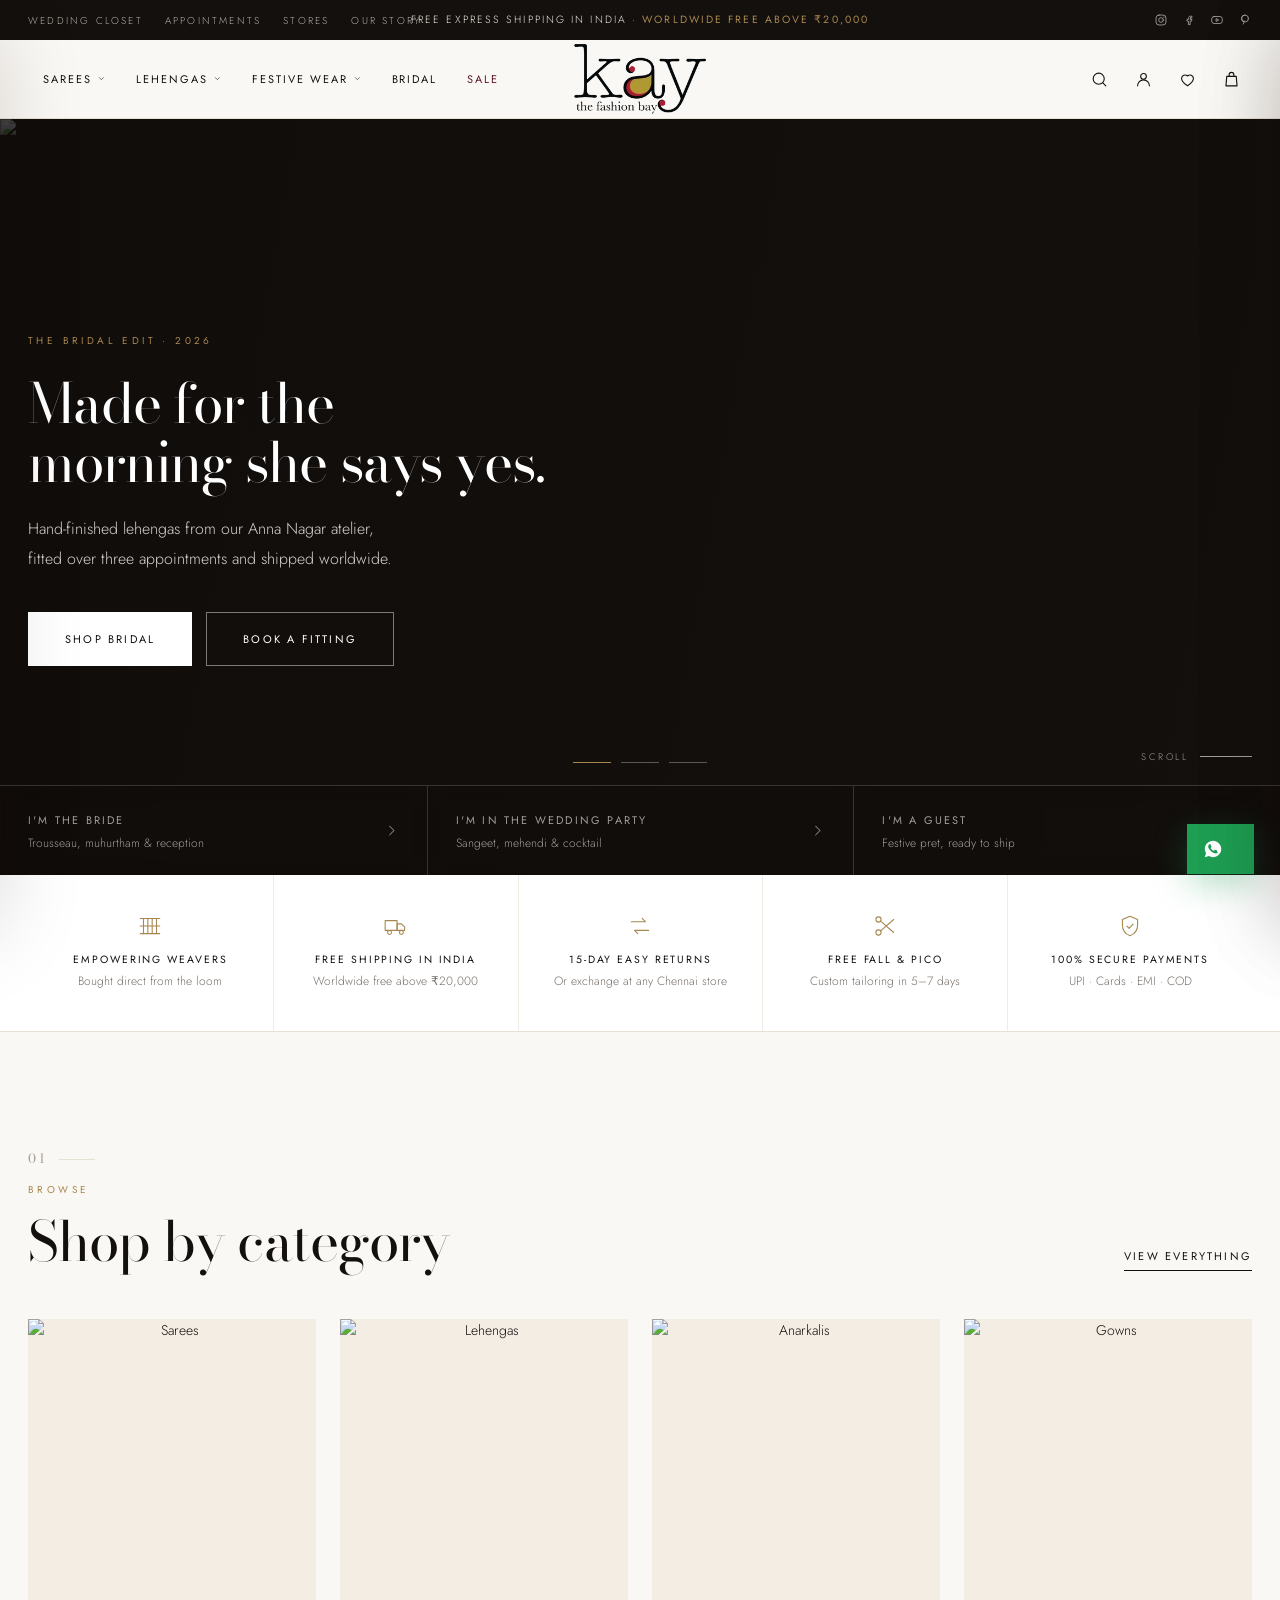
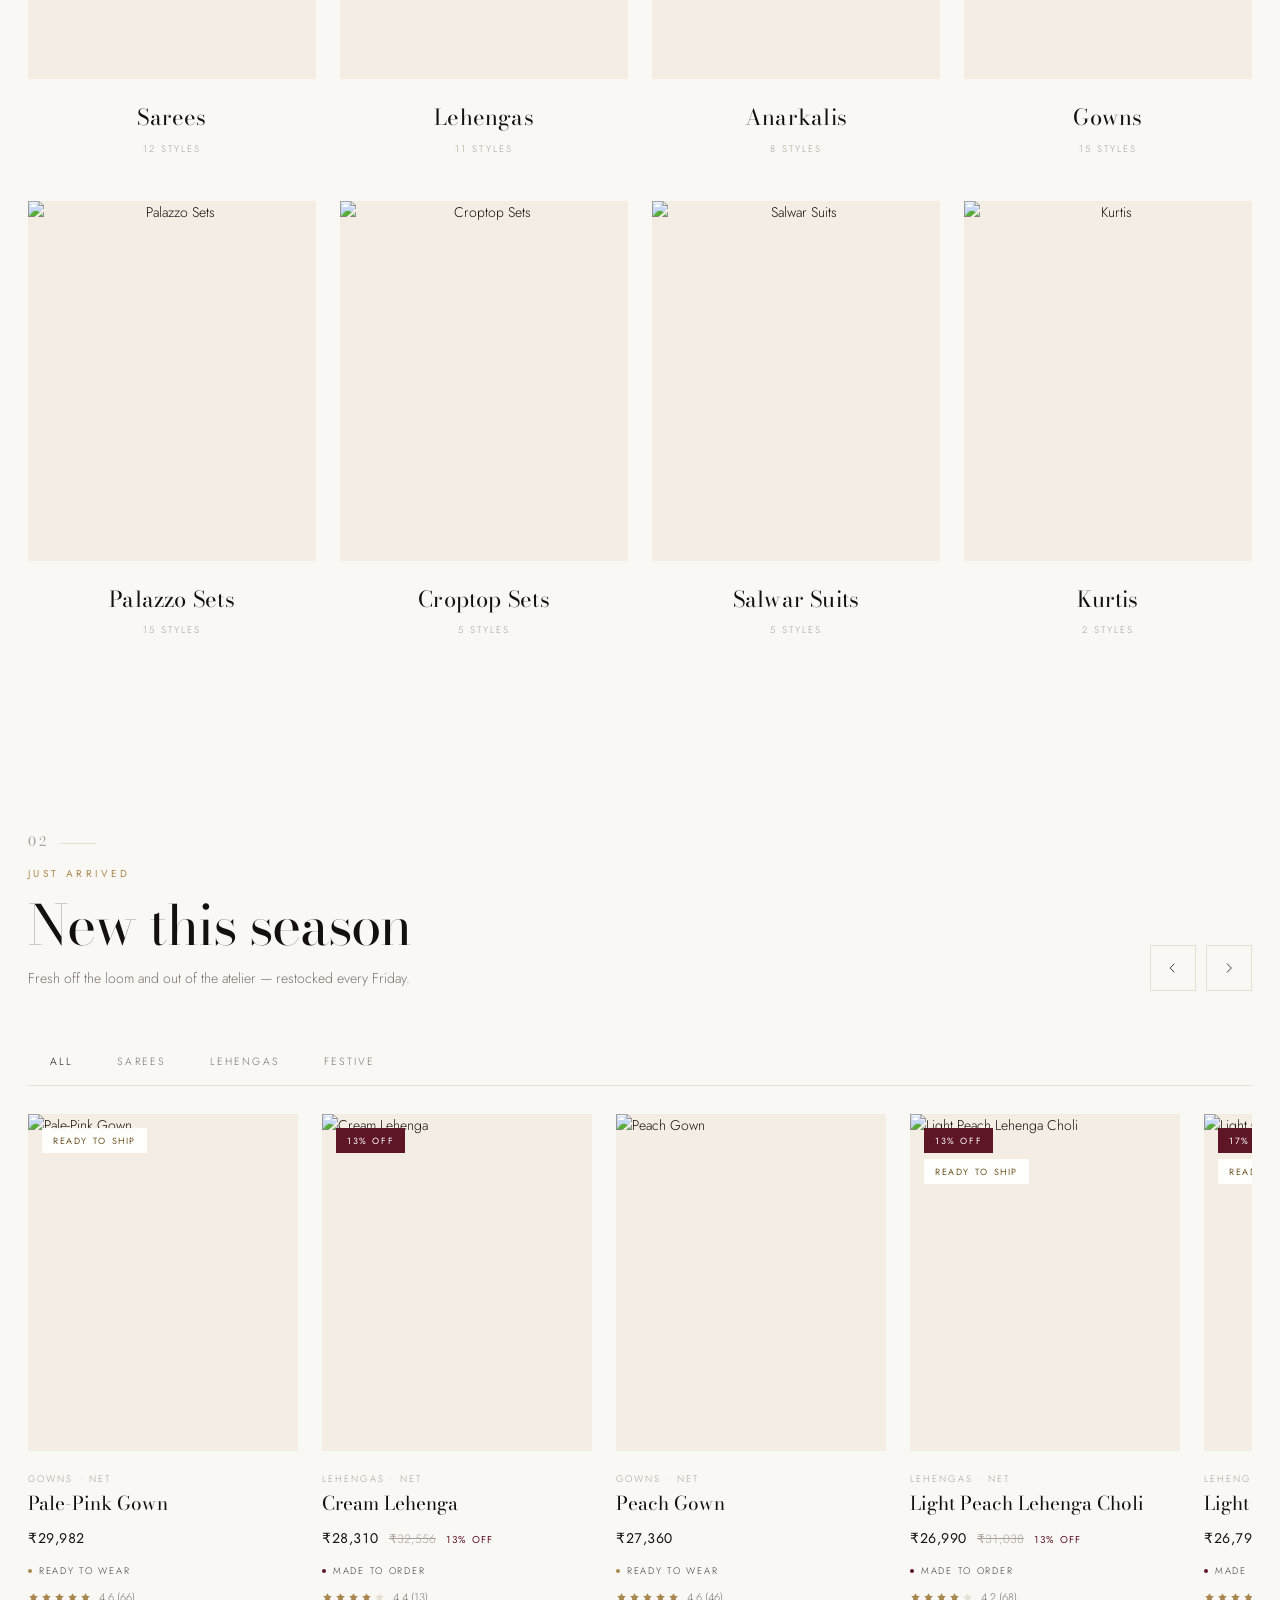
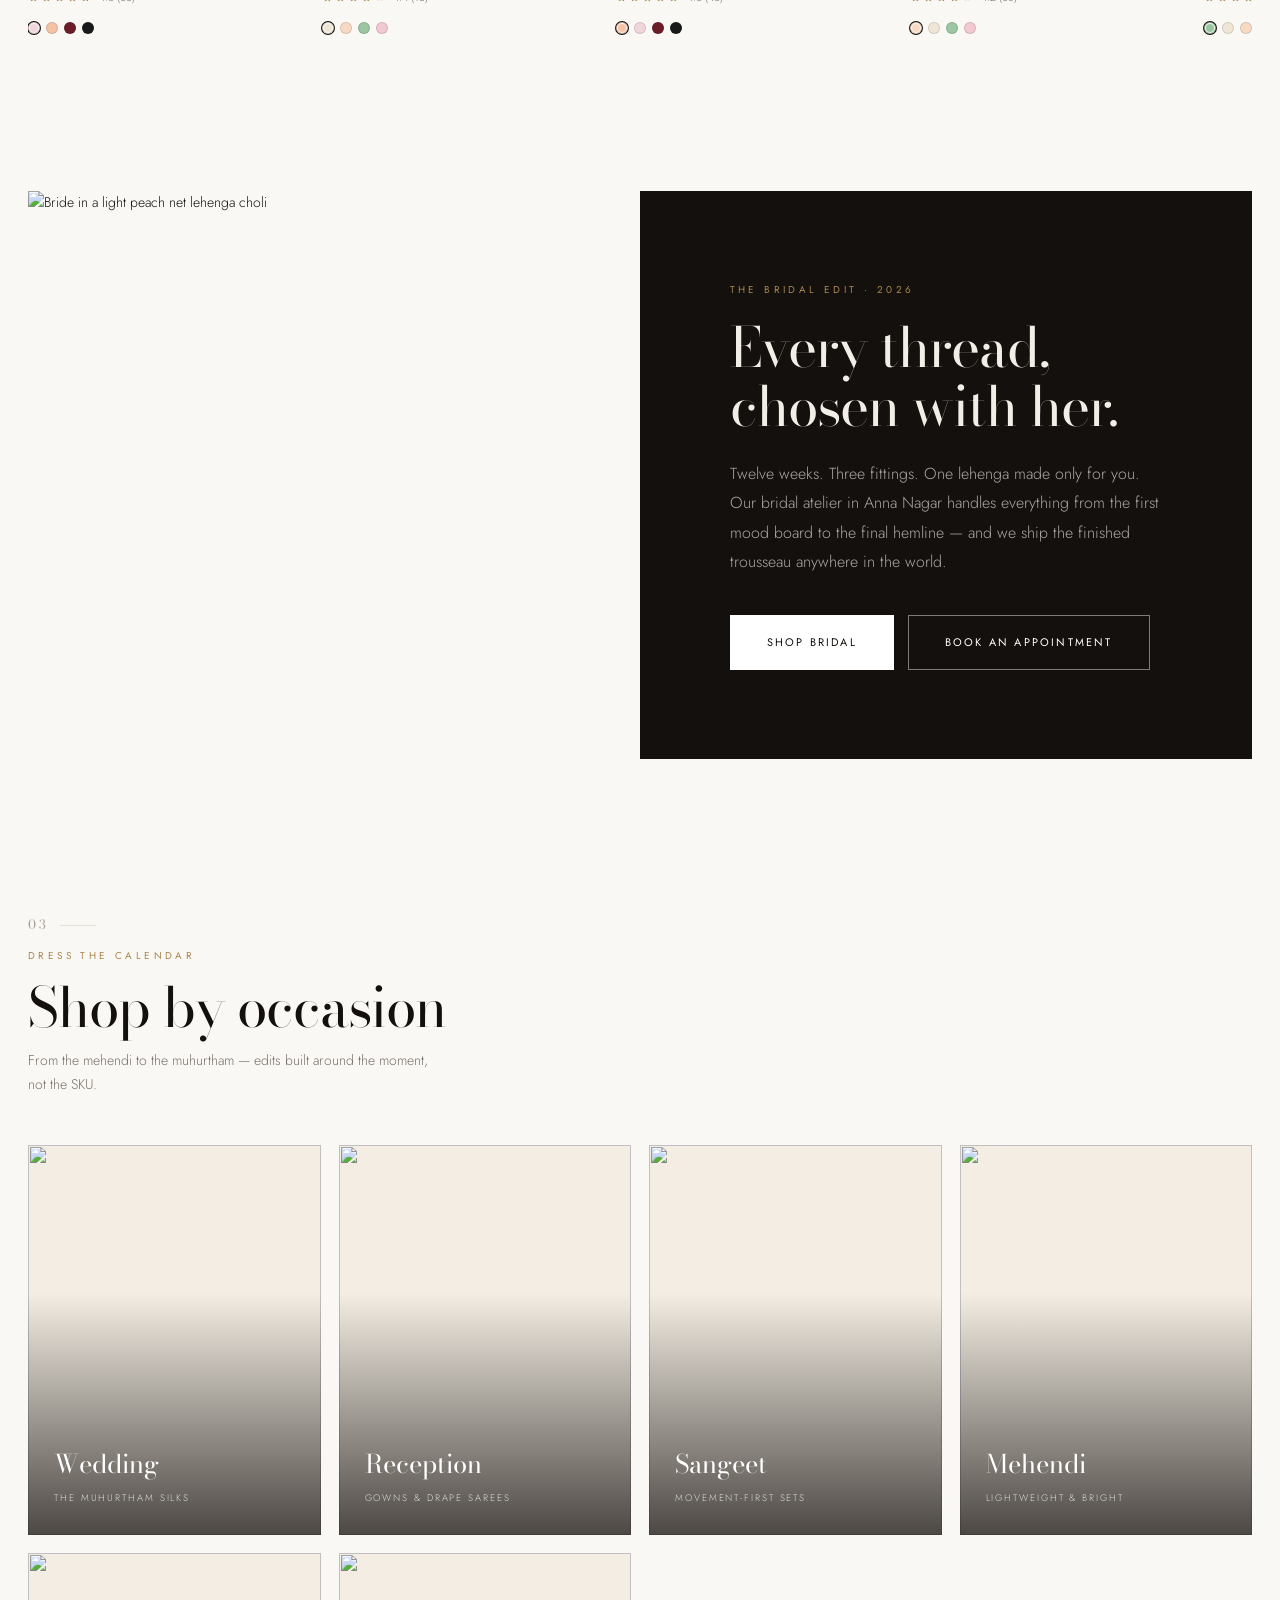
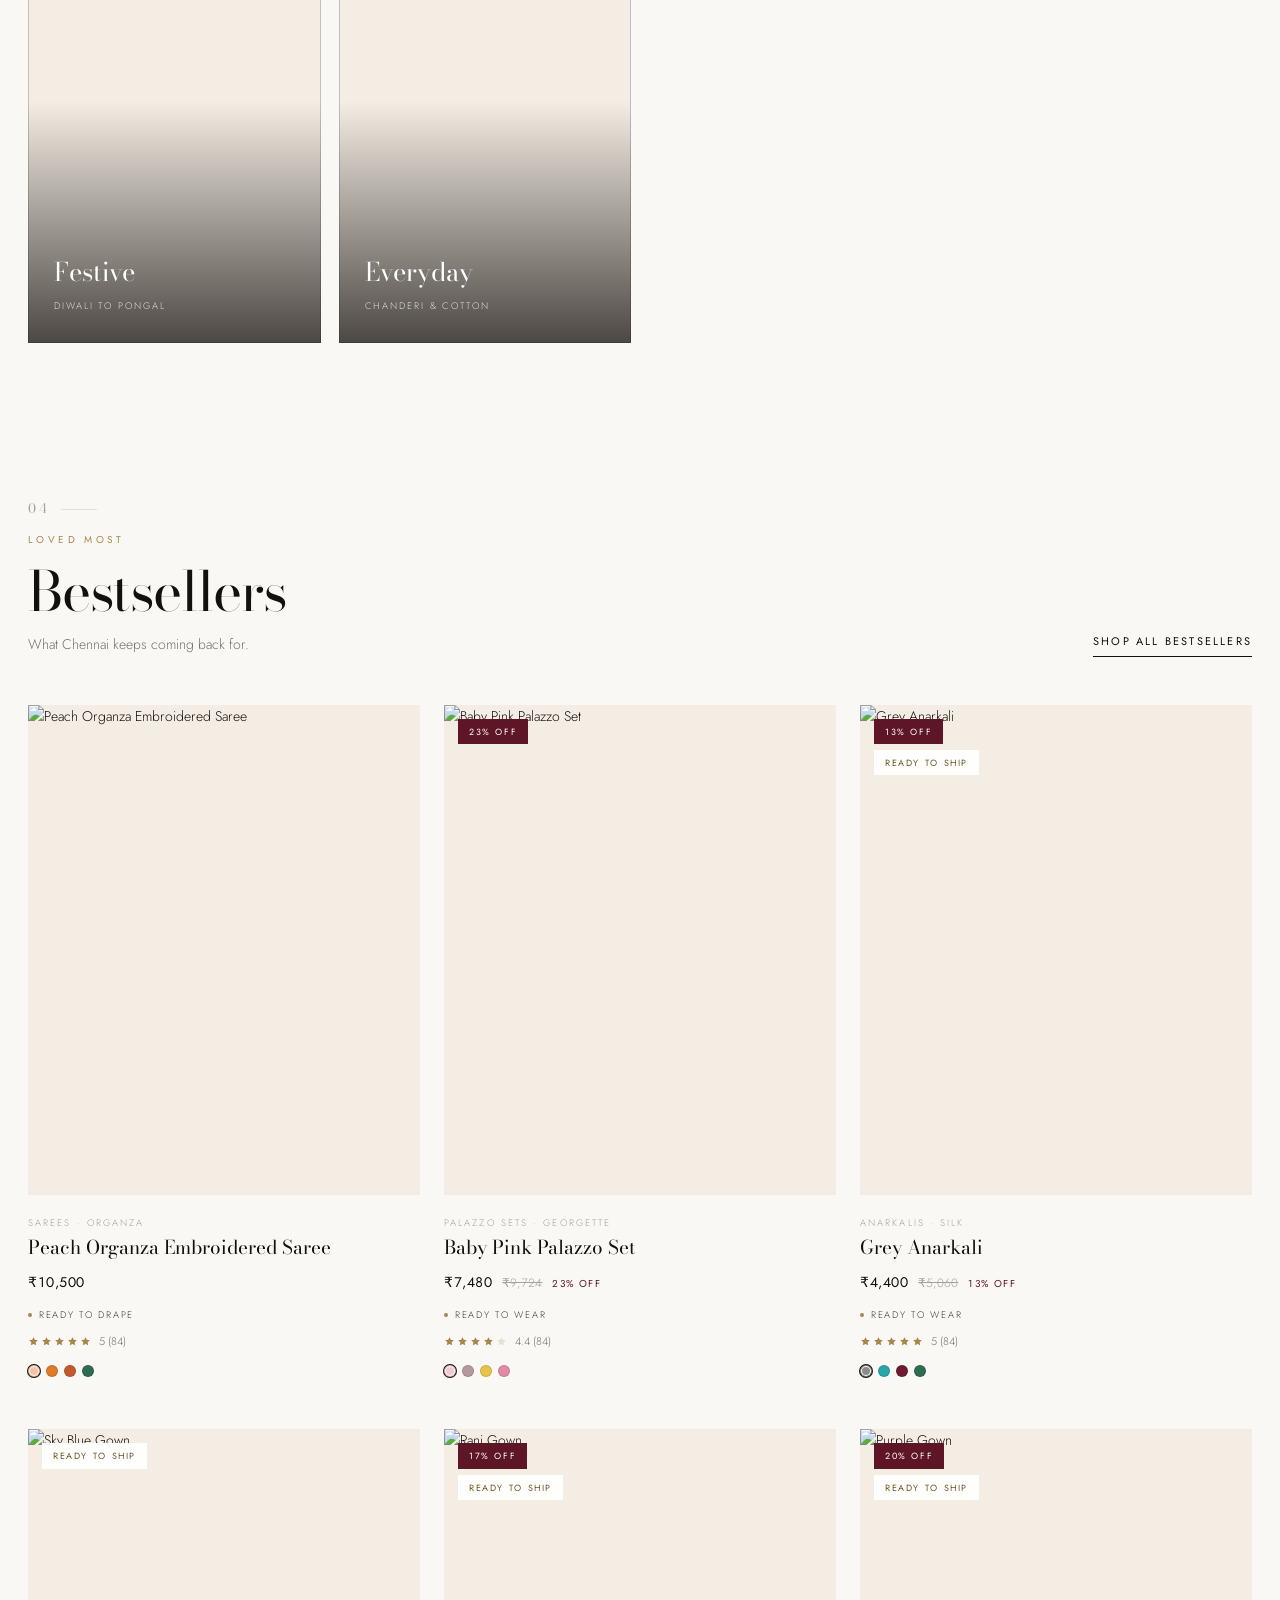
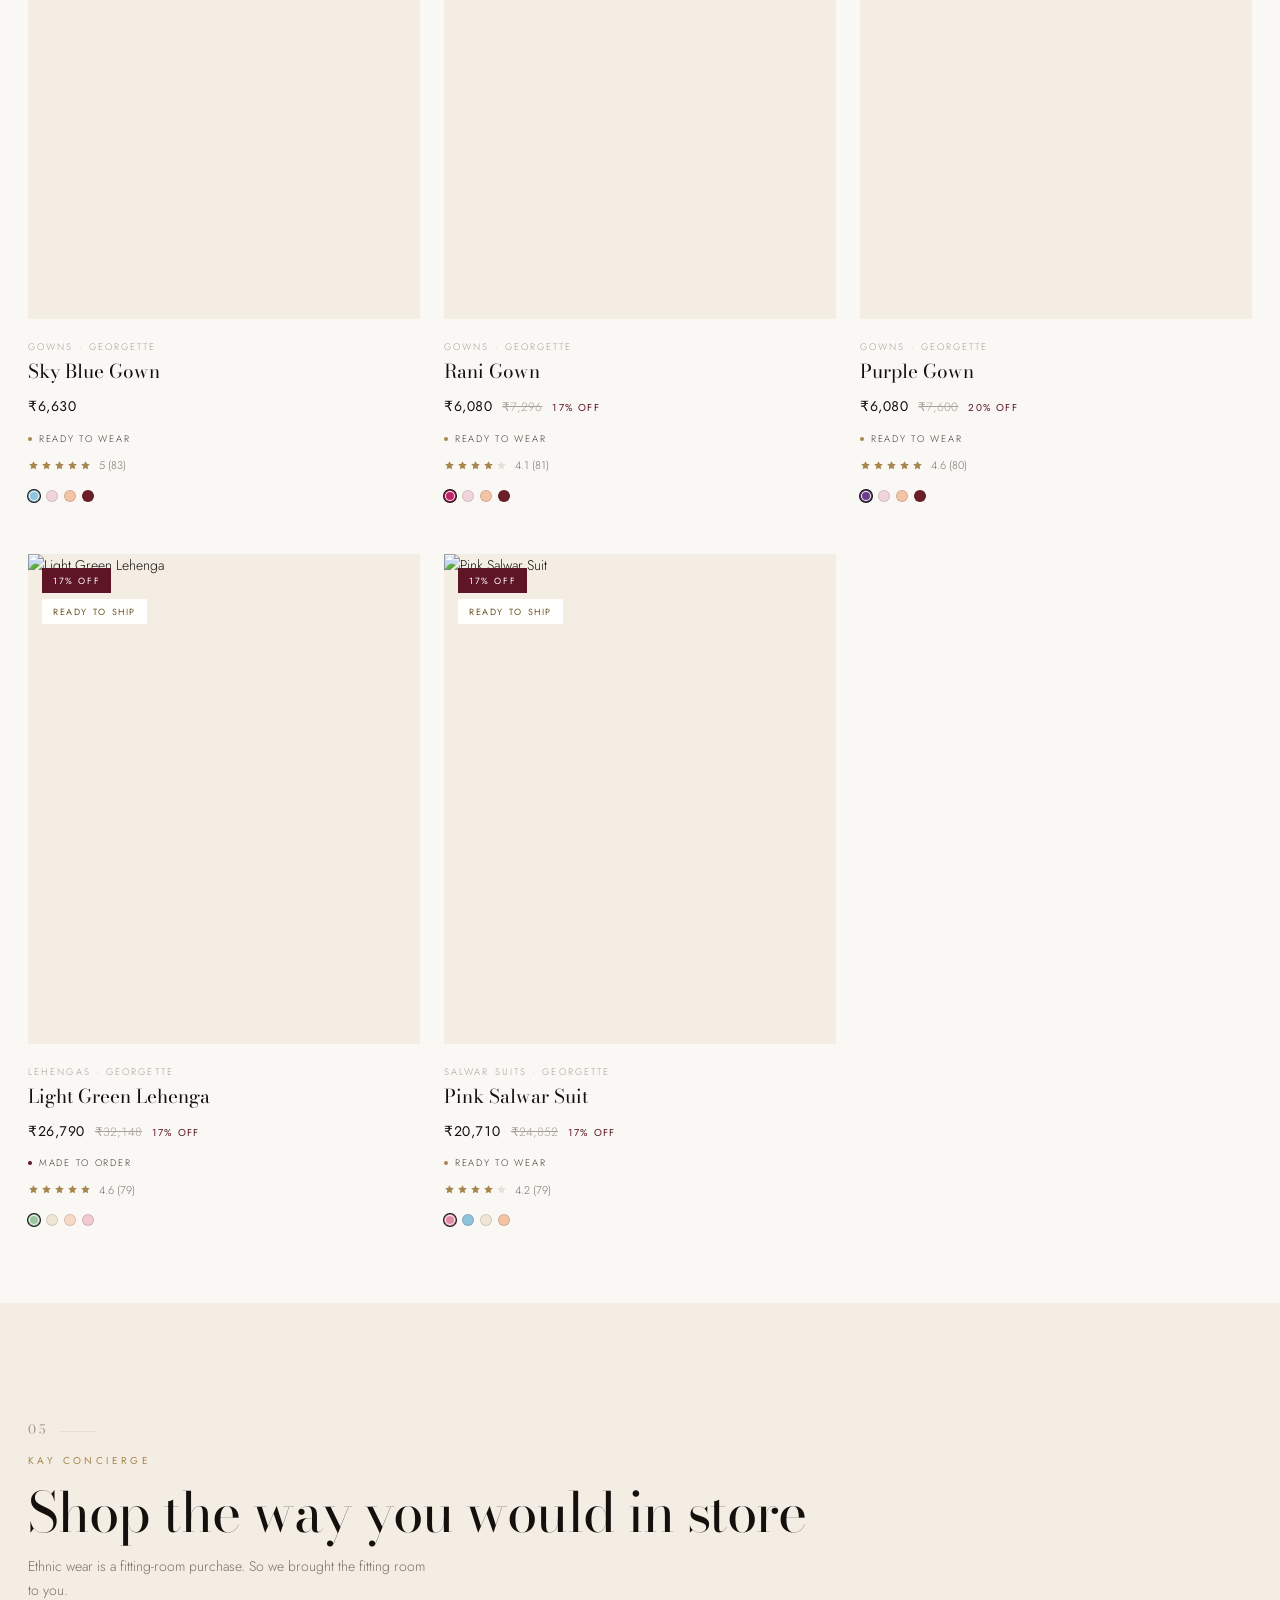
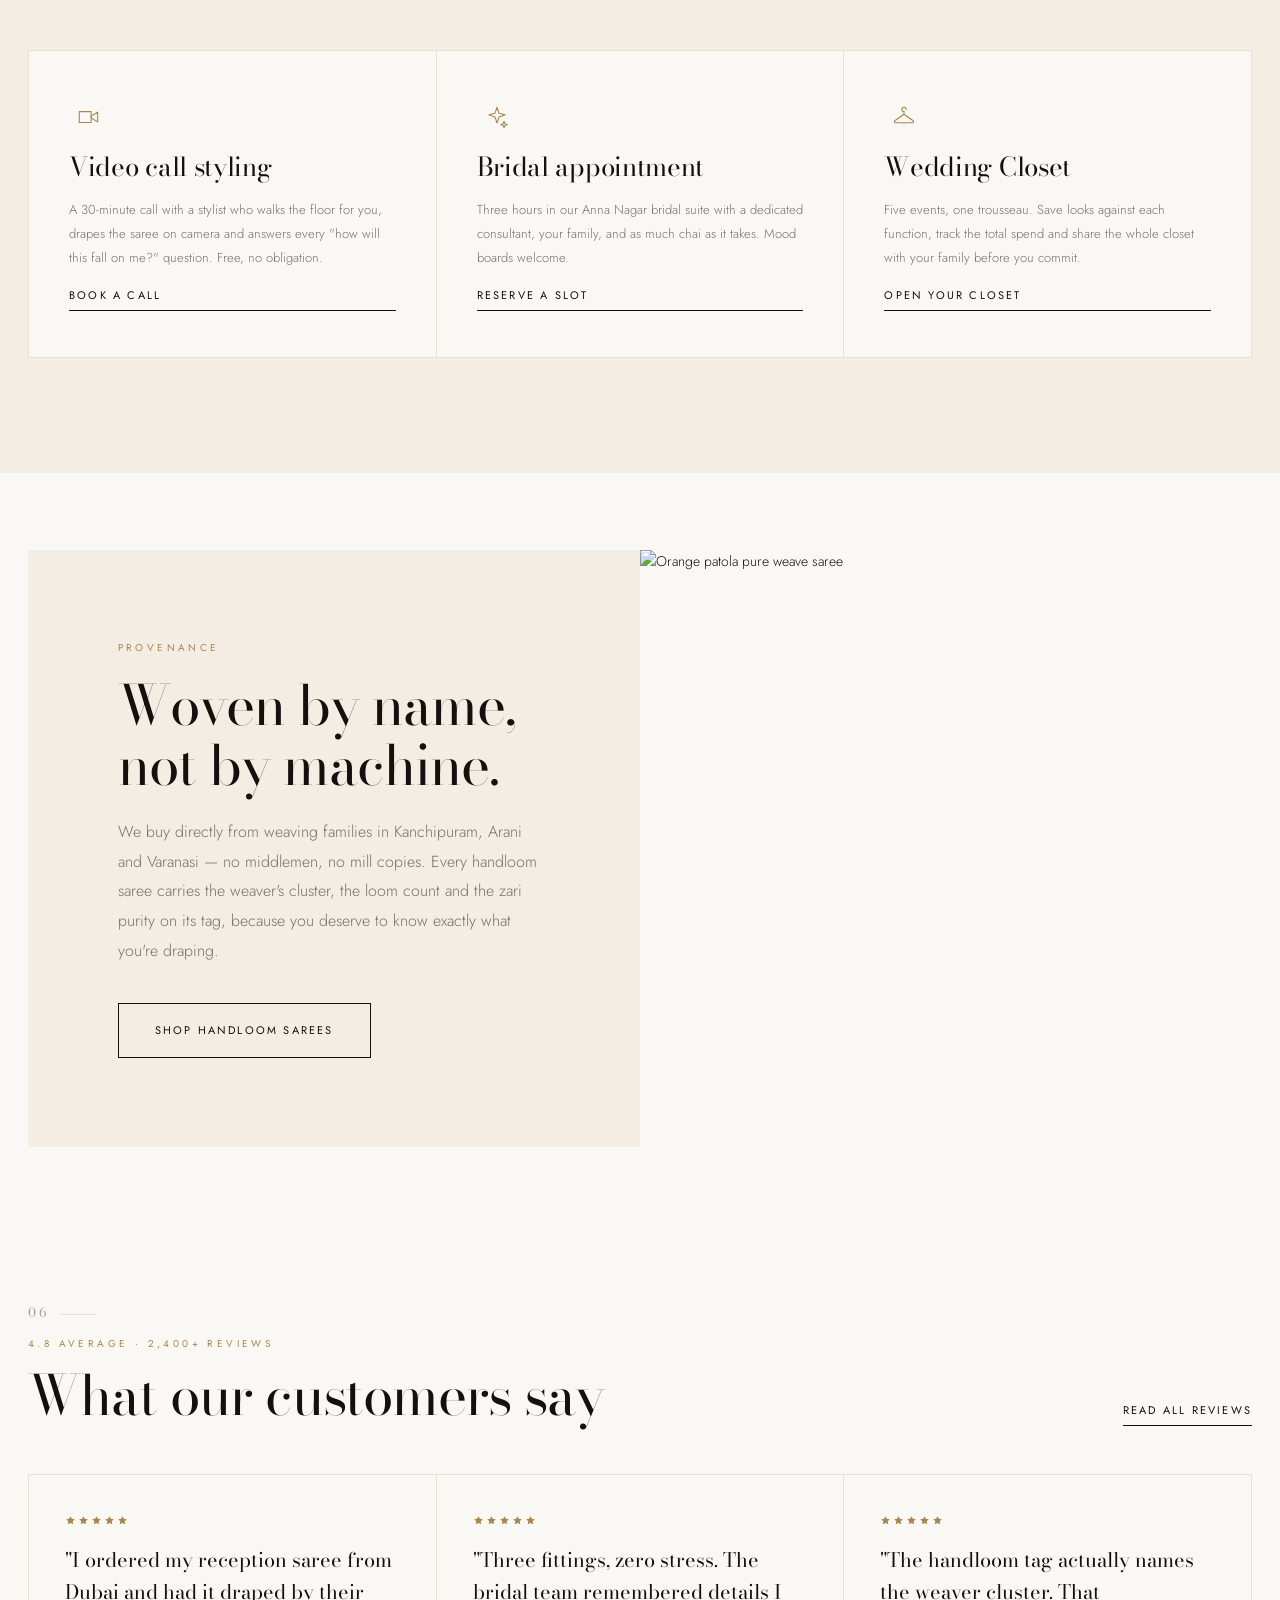
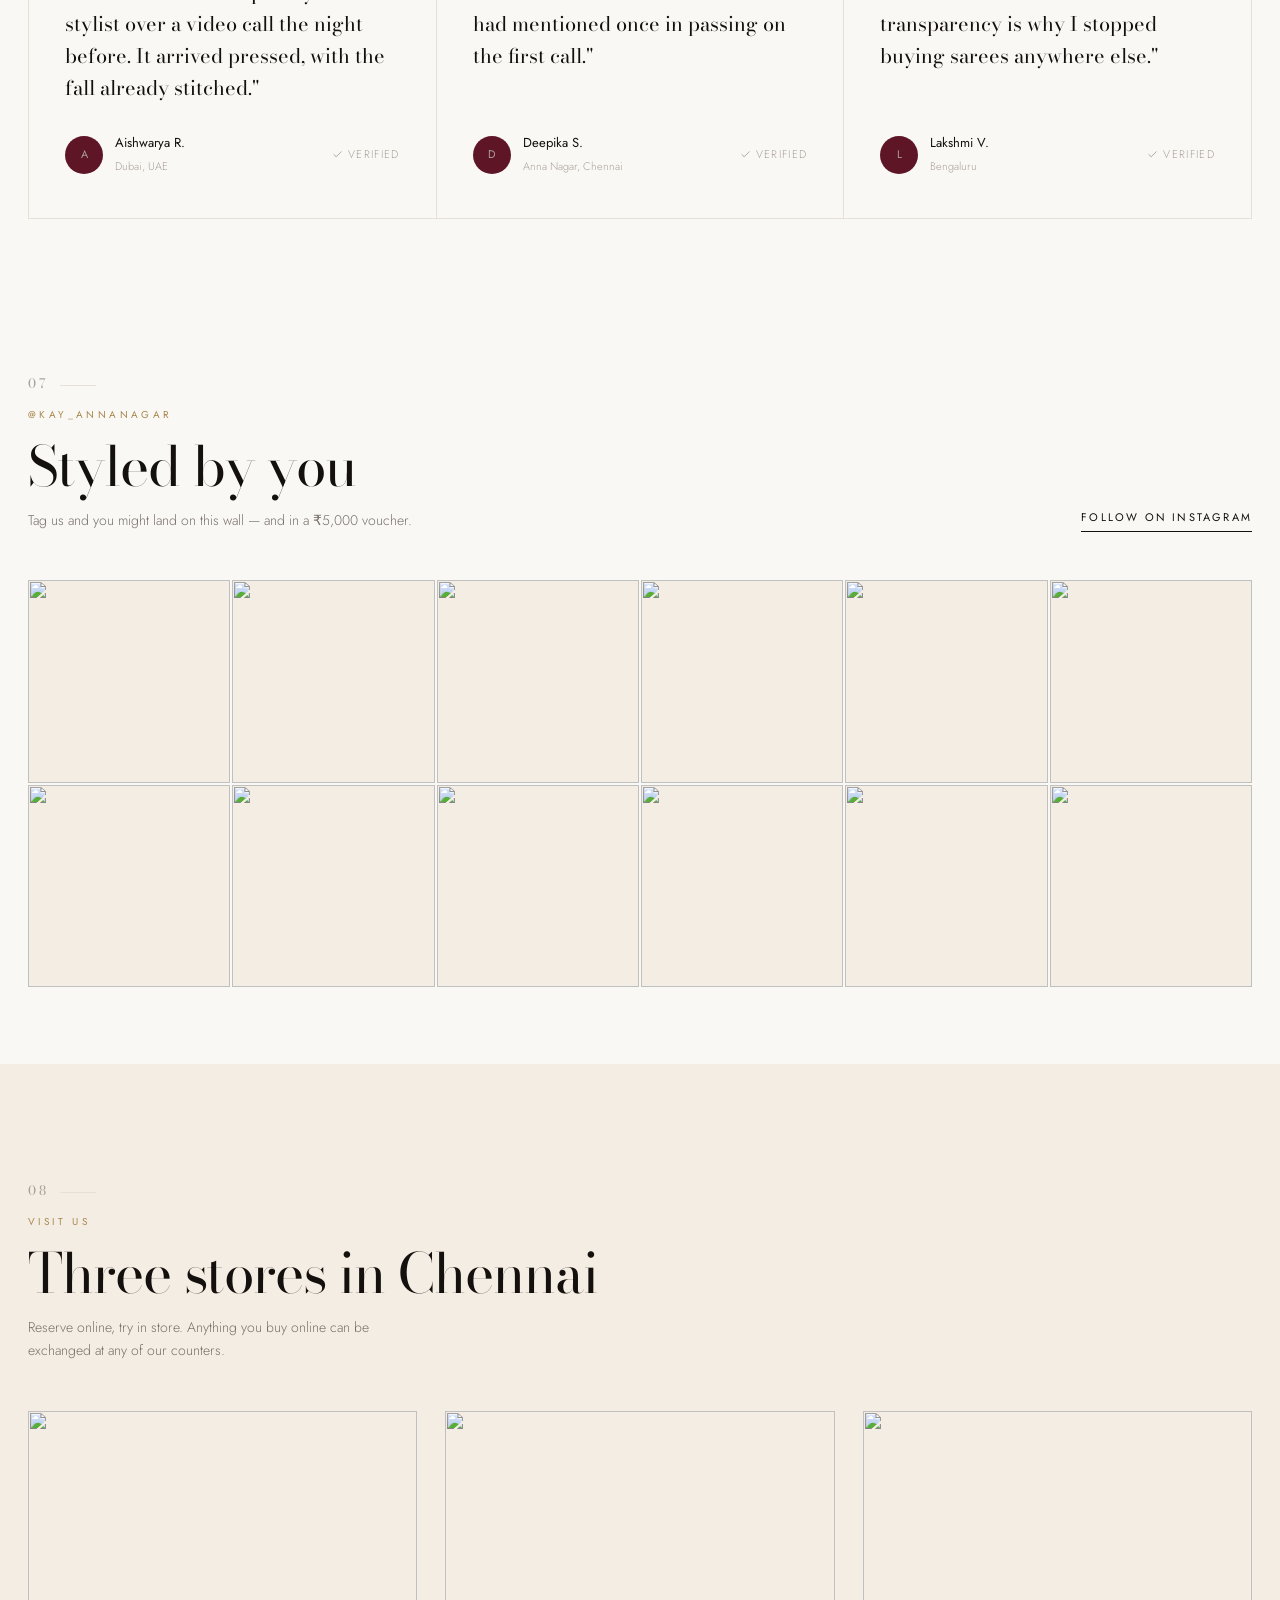
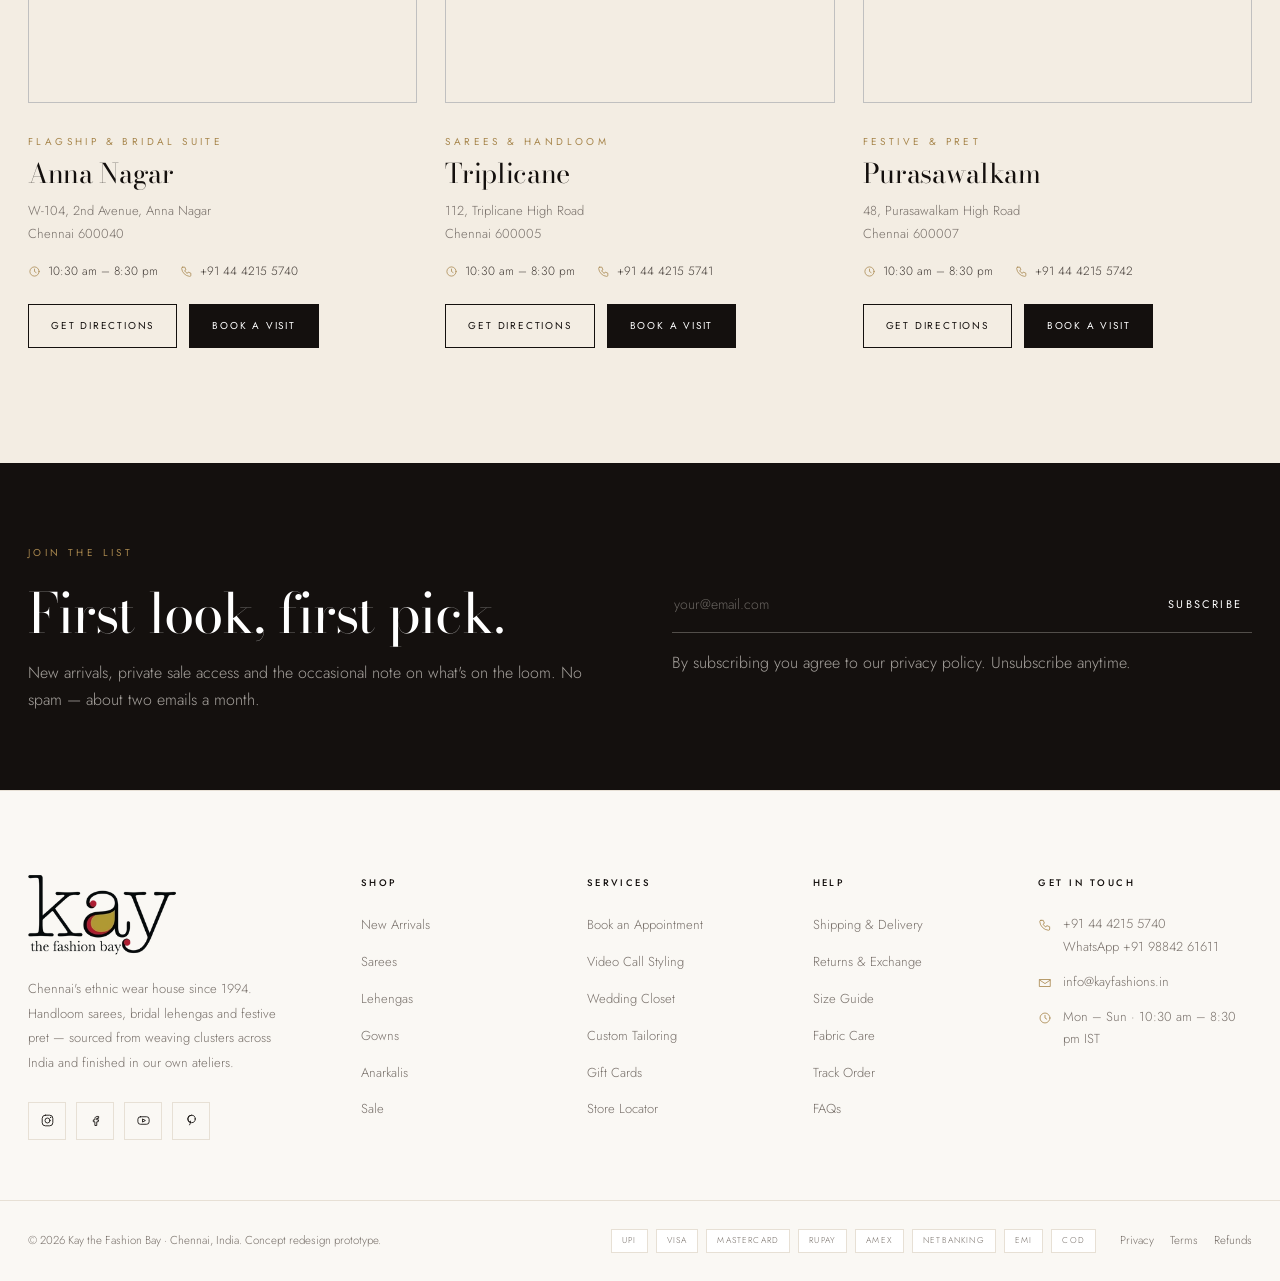
==== index.html @ fabfc984 "Add Kay redesign prototype: 5 pages, design system, 207 tests A working modern-ecommerce prototype f" ====
<!doctype html>
<html lang="en-IN">
<head>
<meta charset="utf-8">
<meta name="viewport" content="width=device-width, initial-scale=1">
<title>Kay the Fashion Bay — Handloom Sarees, Bridal Lehengas &amp; Festive Wear | Chennai</title>
<meta name="description" content="Chennai's ethnic wear house since 1994. Shop handloom Kanchipuram sarees, bridal lehengas, anarkalis and festive pret. Free shipping across India, worldwide above ₹20,000. Book a free video styling call.">
<link rel="canonical" href="https://kayfashions.in/">
<meta property="og:type" content="website">
<meta property="og:title" content="Kay the Fashion Bay — Handloom Sarees, Bridal Lehengas & Festive Wear">
<meta property="og:description" content="Chennai's ethnic wear house since 1994. Handloom sarees, bridal lehengas and festive pret, shipped worldwide.">
<meta property="og:image" content="https://cdn.shopify.com/s/files/1/0809/2177/files/I99A9575_1.jpg?v=1683012750&width=1200">
<meta name="twitter:card" content="summary_large_image">
<meta name="theme-color" content="#1B1614">

<link rel="preconnect" href="https://cdn.shopify.com" crossorigin>
<link rel="preconnect" href="https://fonts.gstatic.com" crossorigin>
<link rel="stylesheet" href="https://fonts.googleapis.com/css2?family=Bodoni+Moda:opsz,wght@6..96,400..700&family=Jost:wght@300;400;500;600&display=swap">
<link rel="stylesheet" href="assets/css/style.css">

<script type="application/ld+json">
{"@context":"https://schema.org","@type":"ClothingStore","name":"Kay the Fashion Bay","image":"https://cdn.shopify.com/s/files/1/0809/2177/files/kaylogo.png","url":"https://kayfashions.in/","telephone":"+91-44-4215-5740","email":"info@kayfashions.in","priceRange":"₹₹₹","address":[{"@type":"PostalAddress","streetAddress":"2nd Avenue, Anna Nagar","addressLocality":"Chennai","addressRegion":"Tamil Nadu","postalCode":"600040","addressCountry":"IN"},{"@type":"PostalAddress","streetAddress":"Triplicane High Road","addressLocality":"Chennai","addressRegion":"Tamil Nadu","postalCode":"600005","addressCountry":"IN"},{"@type":"PostalAddress","streetAddress":"Purasawalkam High Road","addressLocality":"Chennai","addressRegion":"Tamil Nadu","postalCode":"600007","addressCountry":"IN"}],"openingHours":"Mo-Su 10:30-20:30","sameAs":["https://instagram.com/kay_annanagar","https://facebook.com/kayfashions"]}
</script>
</head>
<body>
<a class="skip" href="#main">Skip to content</a>
<div id="site-header"></div>

<main id="main">

  <!-- ════════ HERO ════════ -->
  <section class="hero" aria-label="Featured collections">
    <div class="hero-slides" id="heroSlides">
      <div class="hero-slide on">
        <img src="https://cdn.shopify.com/s/files/1/0809/2177/files/I99A9575_1.jpg?v=1683012750&width=1800" alt="Model wearing a cream net bridal lehenga" fetchpriority="high" width="1800" height="2250">
      </div>
      <div class="hero-slide">
        <img src="https://cdn.shopify.com/s/files/1/0809/2177/products/UntitledSession2115.jpg?v=1620043682&width=1800" alt="Peach organza embroidered saree" loading="lazy">
      </div>
      <div class="hero-slide">
        <img src="https://cdn.shopify.com/s/files/1/0809/2177/files/KSY574810-RS.11370_2_1.jpg?v=1683012402&width=1800" alt="Firozi georgette anarkali" loading="lazy">
      </div>
    </div>

    <div class="hero-body"><div class="wrap"><div class="hero-copy" id="heroCopy"></div></div></div>

    <div class="hero-dots" id="heroDots" role="tablist" aria-label="Slides"></div>
    <span class="hero-scroll">Scroll</span>

    <!-- Role-based entry: in wedding wear, who you are in the wedding decides
         budget and formality far more than which category you browse. -->
    <div class="roles" id="roles"></div>
  </section>

  <!-- ════════ USP ════════ -->
  <section class="usp">
    <div class="wrap"><div class="usp-grid" id="uspGrid"></div></div>
  </section>

  <!-- ════════ SHOP BY CATEGORY ════════ -->
  <section class="section">
    <div class="wrap">
      <div class="section-head rv">
        <div><span class="sec-no">01</span><span class="eyebrow">Browse</span><h2 class="d2">Shop by category</h2></div>
        <a class="link-u" href="collection.html">View everything</a>
      </div>
      <div class="cats rv" id="cats"></div>
    </div>
  </section>

  <!-- ════════ NEW IN (tabbed rail) ════════ -->
  <section class="section-tight">
    <div class="wrap">
      <div class="section-head rv">
        <div><span class="sec-no">02</span><span class="eyebrow">Just arrived</span><h2 class="d2">New this season</h2>
          <p>Fresh off the loom and out of the atelier — restocked every Friday.</p></div>
        <div class="rail-nav">
          <button class="rail-btn" data-rail="-1" aria-label="Previous"><svg viewBox="0 0 24 24"><path d="M14 5l-7 7 7 7"/></svg></button>
          <button class="rail-btn" data-rail="1" aria-label="Next"><svg viewBox="0 0 24 24"><path d="M9 5l7 7-7 7"/></svg></button>
        </div>
      </div>
      <div class="tabs rv" id="newTabs" style="margin-bottom:28px"></div>
      <div class="rail-wrap rv"><div class="rail" id="newRail"></div></div>
    </div>
  </section>

  <!-- ════════ BRIDAL EDITORIAL ════════ -->
  <section class="section-tight">
    <div class="wrap">
      <div class="split rv" style="border-radius:var(--r);overflow:hidden">
        <div class="split-media">
          <img src="https://cdn.shopify.com/s/files/1/0809/2177/products/1_a044069a-251b-46b1-9492-c123012c40c3.jpg?v=1648892747&width=1200" alt="Bride in a light peach net lehenga choli" loading="lazy">
        </div>
        <div class="split-body split--dark">
          <span class="eyebrow">The Bridal Edit · 2026</span>
          <h2 class="d2">Every thread,<br>chosen with her.</h2>
          <p class="lede">Twelve weeks. Three fittings. One lehenga made only for you. Our bridal atelier in Anna Nagar handles everything from the first mood board to the final hemline — and we ship the finished trousseau anywhere in the world.</p>
          <div class="hero-cta">
            <a class="btn btn--light" href="collection.html?c=Lehengas">Shop bridal</a>
            <a class="btn btn--outline-light" href="appointments.html?mode=store">Book an appointment</a>
          </div>
        </div>
      </div>
    </div>
  </section>

  <!-- ════════ SHOP BY OCCASION ════════ -->
  <section class="section-tight">
    <div class="wrap">
      <div class="section-head rv">
        <div><span class="sec-no">03</span><span class="eyebrow">Dress the calendar</span><h2 class="d2">Shop by occasion</h2>
          <p>From the mehendi to the muhurtham — edits built around the moment, not the SKU.</p></div>
      </div>
      <div class="cat-grid rv" id="occasions"></div>
    </div>
  </section>

  <!-- ════════ BESTSELLERS ════════ -->
  <section class="section-tight">
    <div class="wrap">
      <div class="section-head rv">
        <div><span class="sec-no">04</span><span class="eyebrow">Loved most</span><h2 class="d2">Bestsellers</h2>
          <p>What Chennai keeps coming back for.</p></div>
        <a class="link-u" href="collection.html?sort=popular">Shop all bestsellers</a>
      </div>
      <div class="pgrid rv" id="bestGrid"></div>
    </div>
  </section>

  <!-- ════════ CONCIERGE ════════ -->
  <section class="section" id="concierge" style="background:var(--sand)">
    <div class="wrap">
      <div class="section-head rv">
        <div><span class="sec-no">05</span><span class="eyebrow">Kay Concierge</span><h2 class="d2">Shop the way you would in store</h2>
          <p>Ethnic wear is a fitting-room purchase. So we brought the fitting room to you.</p></div>
      </div>
      <div class="svc-grid rv" id="services"></div>
    </div>
  </section>

  <!-- ════════ HANDLOOM STORY ════════ -->
  <section class="section-tight" id="story">
    <div class="wrap">
      <div class="split rv" style="overflow:hidden">
        <div class="split-body split--sand" style="order:1">
          <span class="eyebrow">Provenance</span>
          <h2 class="d2">Woven by name,<br>not by machine.</h2>
          <p class="lede">We buy directly from weaving families in Kanchipuram, Arani and Varanasi — no middlemen, no mill copies. Every handloom saree carries the weaver's cluster, the loom count and the zari purity on its tag, because you deserve to know exactly what you're draping.</p>
          <div class="hero-cta">
            <a class="btn btn--ghost" href="collection.html?c=Sarees">Shop handloom sarees</a>
          </div>
        </div>
        <div class="split-media" style="order:2">
          <img src="https://cdn.shopify.com/s/files/1/0809/2177/products/KSY391356.jpg?v=1634101450&width=1200" alt="Orange patola pure weave saree" loading="lazy">
        </div>
      </div>
    </div>
  </section>

  <!-- ════════ REVIEWS ════════ -->
  <section class="section-tight">
    <div class="wrap">
      <div class="section-head rv">
        <div><span class="sec-no">06</span><span class="eyebrow">4.8 average · 2,400+ reviews</span><h2 class="d2">What our customers say</h2></div>
        <a class="link-u" href="#reviews">Read all reviews</a>
      </div>
      <div class="rev-grid rv" id="reviews"></div>
    </div>
  </section>

  <!-- ════════ UGC ════════ -->
  <section class="section-tight">
    <div class="wrap">
      <div class="section-head rv">
        <div><span class="sec-no">07</span><span class="eyebrow">@kay_annanagar</span><h2 class="d2">Styled by you</h2>
          <p>Tag us and you might land on this wall — and in a ₹5,000 voucher.</p></div>
        <a class="link-u" href="https://instagram.com/kay_annanagar">Follow on Instagram</a>
      </div>
      <div class="ugc rv" id="ugc"></div>
    </div>
  </section>

  <!-- ════════ STORES ════════ -->
  <section class="section" id="stores" style="background:var(--sand)">
    <div class="wrap">
      <div class="section-head rv">
        <div><span class="sec-no">08</span><span class="eyebrow">Visit us</span><h2 class="d2">Three stores in Chennai</h2>
          <p>Reserve online, try in store. Anything you buy online can be exchanged at any of our counters.</p></div>
      </div>
      <div class="store-grid rv" id="storeGrid"></div>
    </div>
  </section>

  <!-- ════════ NEWSLETTER ════════ -->
  <section class="news section-tight">
    <div class="wrap news-inner">
      <div class="rv">
        <span class="eyebrow">Join the list</span>
        <h2 class="d2">First look, first pick.</h2>
        <p>New arrivals, private sale access and the occasional note on what's on the loom. No spam — about two emails a month.</p>
      </div>
      <div class="rv">
        <form class="news-form" data-news>
          <input class="field" type="email" placeholder="your@email.com" required aria-label="Email address">
          <button class="btn btn--light" type="submit">Subscribe</button>
        </form>
        <p class="news-note">By subscribing you agree to our privacy policy. Unsubscribe anytime.</p>
      </div>
    </div>
  </section>

</main>

<div id="site-footer"></div>
<div id="site-chrome"></div>

<script src="assets/js/data.js"></script>
<script src="assets/js/app.js"></script>
<script>
document.addEventListener('DOMContentLoaded', function () {
  var P = window.PRODUCTS, K = window.Kay, ico = window.KayIcon, stars = window.KayStars;
  var $ = function (s) { return document.querySelector(s); };
  var pick = function (h) { return P.find(function (p) { return p.handle === h; }); };

  /* ---- Hero ---- */
  var SLIDES = [
    { eyebrow: 'The Bridal Edit · 2026', h: 'Made for the<br>morning she says yes.', p: 'Hand-finished lehengas from our Anna Nagar atelier, fitted over three appointments and shipped worldwide.', cta: ['Shop bridal', 'collection.html?c=Lehengas'], cta2: ['Book a fitting', '#concierge'] },
    { eyebrow: 'The Handloom Edit', h: 'Six yards,<br>one weaver, no mill.', p: 'Kanchipuram, Arani and Banaras sarees bought straight from the loom — cluster and zari purity printed on every tag.', cta: ['Shop sarees', 'collection.html?c=Sarees'], cta2: ['Our weavers', '#story'] },
    { eyebrow: 'Festive Pret · Ready to Ship', h: 'Dressed by Friday.<br>Delivered by Sunday.', p: 'Over 200 festive pieces in stock and ready to ship — same-day dispatch on every order placed before 2 pm.', cta: ['Shop ready to ship', 'collection.html?rts=1'], cta2: ['View lookbook', '#lookbook'] }
  ];
  var hi = 0;
  var dots = $('#heroDots');
  dots.innerHTML = SLIDES.map(function (_, i) {
    return '<button class="hero-dot' + (i ? '' : ' on') + '" role="tab" aria-label="Slide ' + (i + 1) + '"></button>';
  }).join('');

  function paintHero(i) {
    var s = SLIDES[i];
    $('#heroCopy').innerHTML =
      '<span class="eyebrow">' + s.eyebrow + '</span>' +
      '<h1 class="d1">' + s.h + '</h1>' +
      '<p>' + s.p + '</p>' +
      '<div class="hero-cta"><a class="btn btn--light" href="' + s.cta[1] + '">' + s.cta[0] + '</a>' +
      '<a class="btn btn--outline-light" href="' + s.cta2[1] + '">' + s.cta2[0] + '</a></div>';
    document.querySelectorAll('.hero-slide').forEach(function (el, n) { el.classList.toggle('on', n === i); });
    document.querySelectorAll('.hero-dot').forEach(function (el, n) { el.classList.toggle('on', n === i); });
  }
  paintHero(0);
  dots.addEventListener('click', function (e) {
    var b = e.target.closest('.hero-dot'); if (!b) return;
    hi = [].indexOf.call(dots.children, b); paintHero(hi); clearInterval(timer); timer = start();
  });
  function start() { return setInterval(function () { hi = (hi + 1) % SLIDES.length; paintHero(hi); }, 6500); }
  var timer = start();

  /* ---- Role-based entry ---- */
  var ROLES = [
    ['I\'m the bride', 'Trousseau, muhurtham &amp; reception', 'collection.html?c=Bridal'],
    ['I\'m in the wedding party', 'Sangeet, mehendi &amp; cocktail', 'collection.html?occasion=Sangeet'],
    ['I\'m a guest', 'Festive pret, ready to ship', 'collection.html?rts=1']
  ];
  $('#roles').innerHTML = ROLES.map(function (r) {
    return '<a class="role" href="' + r[2] + '"><span><b>' + r[0] + '</b><span>' + r[1] + '</span></span>' + ico('right') + '</a>';
  }).join('');

  /* ---- USP / trust strip ---- */
  var USPS = [
    ['loom', 'Empowering weavers', 'Bought direct from the loom'],
    ['truck', 'Free shipping in India', 'Worldwide free above ₹20,000'],
    ['swap', '15-day easy returns', 'Or exchange at any Chennai store'],
    ['scissors', 'Free fall &amp; pico', 'Custom tailoring in 5–7 days'],
    ['shield', '100% secure payments', 'UPI · Cards · EMI · COD']
  ];
  $('#uspGrid').innerHTML = USPS.map(function (u) {
    return '<div class="usp-item">' + ico(u[0]) + '<div><b>' + u[1] + '</b><span>' + u[2] + '</span></div></div>';
  }).join('');

  /* ---- Category tiles ---- */
  var CATS = ['Sarees', 'Lehengas', 'Anarkalis', 'Gowns', 'Palazzo Sets', 'Croptop Sets', 'Salwar Suits', 'Kurtis'];
  $('#cats').innerHTML = CATS.map(function (c) {
    var items = P.filter(function (p) { return p.category === c; });
    if (!items.length) return '';
    // lead with an in-stock piece where one exists, so tiles never front a sold-out look
    var lead = items.filter(function (p) { return p.available; })[0] || items[0];
    return '<a class="ctile" href="collection.html?c=' + encodeURIComponent(c) + '">' +
      '<span class="ctile-img"><img src="' + lead.images[0] + '" alt="' + c + '" loading="lazy" width="320" height="427"></span>' +
      '<span class="ctile-name">' + c + '</span>' +
      '<span class="ctile-n">' + items.length + ' styles</span></a>';
  }).join('');

  /* ---- New in tabs + rail ---- */
  var TABS = ['All', 'Sarees', 'Lehengas', 'Festive'];
  var tabEl = $('#newTabs'), railEl = $('#newRail');
  tabEl.innerHTML = TABS.map(function (t, i) {
    return '<button class="tab' + (i ? '' : ' on') + '" data-tab="' + t + '">' + t + '</button>';
  }).join('');

  function fillRail(tab) {
    var list = P.filter(function (p) { return p.available; });
    if (tab === 'Sarees') list = list.filter(function (p) { return p.category === 'Sarees'; });
    else if (tab === 'Lehengas') list = list.filter(function (p) { return p.category === 'Lehengas'; });
    else if (tab === 'Festive') list = list.filter(function (p) { return ['Gowns', 'Anarkalis', 'Palazzo Sets', 'Croptop Sets', 'Salwar Suits', 'Kurtis', 'Sharara Sets'].indexOf(p.category) > -1; });
    railEl.innerHTML = list.slice(0, 10).map(function (p) { return K.card(p); }).join('');
    K.paintCounts();
  }
  fillRail('All');
  tabEl.addEventListener('click', function (e) {
    var b = e.target.closest('.tab'); if (!b) return;
    tabEl.querySelectorAll('.tab').forEach(function (x) { x.classList.remove('on'); });
    b.classList.add('on'); fillRail(b.dataset.tab); railEl.scrollTo({ left: 0, behavior: 'smooth' });
  });
  document.querySelectorAll('[data-rail]').forEach(function (b) {
    b.addEventListener('click', function () {
      railEl.scrollBy({ left: +b.dataset.rail * (railEl.clientWidth * 0.75), behavior: 'smooth' });
    });
  });

  /* ---- Occasions ---- */
  var OCC = [
    ['Wedding', 'The muhurtham silks', 'lehenga-cream-net-ksy578632', 'Lehengas'],
    ['Reception', 'Gowns &amp; drape sarees', 'gown-pale-pink-ksy60671', 'Gowns'],
    ['Sangeet', 'Movement-first sets', 'croptop-black-georgette-ksy581739', 'Croptop Sets'],
    ['Mehendi', 'Lightweight &amp; bright', 'palazzo-set-yellow-georgette-ksy574770', 'Palazzo Sets'],
    ['Festive', 'Diwali to Pongal', 'anarkali-firozi-georgette-ksy574809', 'Anarkalis'],
    ['Everyday', 'Chanderi &amp; cotton', 'kurti-sky-blue-ksy254347', 'Kurtis']
  ];
  document.getElementById('occasions').className = 'cat-grid cat-grid--6 rv in';
  document.getElementById('occasions').innerHTML = OCC.map(function (o) {
    var p = pick(o[2]) || P[0];
    return '<a class="cat" href="collection.html?occasion=' + encodeURIComponent(o[0]) + '">' +
      '<img src="' + p.images[0] + '" alt="" loading="lazy" width="400" height="533">' +
      '<span class="cat-label"><b>' + o[0] + '</b><span>' + o[1] + '</span></span>' +
      '<span class="cat-arrow">' + ico('right') + '</span></a>';
  }).join('');

  /* ---- Bestsellers ---- */
  var best = P.filter(function (p) { return p.available; })
              .slice().sort(function (a, b) { return b.reviews - a.reviews; }).slice(0, 8);
  $('#bestGrid').innerHTML = best.map(function (p) { return K.card(p); }).join('');

  /* ---- Services ---- */
  var SVC = [
    ['video', 'Video call styling', 'A 30-minute call with a stylist who walks the floor for you, drapes the saree on camera and answers every "how will this fall on me?" question. Free, no obligation.', 'Book a call', 'appointments.html?mode=video'],
    ['sparkle', 'Bridal appointment', 'Three hours in our Anna Nagar bridal suite with a dedicated consultant, your family, and as much chai as it takes. Mood boards welcome.', 'Reserve a slot', 'appointments.html?mode=store'],
    ['hanger', 'Wedding Closet', 'Five events, one trousseau. Save looks against each function, track the total spend and share the whole closet with your family before you commit.', 'Open your closet', 'closet.html']
  ];
  $('#services').innerHTML = SVC.map(function (s) {
    return '<article class="svc"><span class="svc-ico">' + ico(s[0]) + '</span>' +
      '<h3>' + s[1] + '</h3><p>' + s[2] + '</p>' +
      '<a class="link-u" href="' + s[4] + '">' + s[3] + '</a></article>';
  }).join('');

  /* ---- Reviews ---- */
  var REVS = [
    ['I ordered my reception saree from Dubai and had it draped by their stylist over a video call the night before. It arrived pressed, with the fall already stitched.', 'Aishwarya R.', 'Dubai, UAE', 5],
    ['Three fittings, zero stress. The bridal team remembered details I had mentioned once in passing on the first call.', 'Deepika S.', 'Anna Nagar, Chennai', 5],
    ['The handloom tag actually names the weaver cluster. That transparency is why I stopped buying sarees anywhere else.', 'Lakshmi V.', 'Bengaluru', 5]
  ];
  $('#reviews').innerHTML = REVS.map(function (r) {
    return '<article class="rev">' + stars(r[3]) +
      '<p class="rev-q">"' + r[0] + '"</p>' +
      '<div class="rev-who"><span class="rev-av">' + r[1][0] + '</span>' +
      '<div><b>' + r[1] + '</b><span>' + r[2] + '</span></div>' +
      '<span class="verified" style="margin-left:auto">' + ico('check') + 'Verified</span></div></article>';
  }).join('');

  /* ---- UGC ---- */
  var ug = P.filter(function (p) { return p.images.length > 1; }).slice(2, 14);
  $('#ugc').innerHTML = ug.map(function (p) {
    return '<a href="https://instagram.com/kay_annanagar" aria-label="Instagram post">' +
      '<img src="' + p.images[p.images.length - 1] + '" alt="" loading="lazy" width="300" height="300">' +
      '<span class="ugc-ig">' + ico('ig') + '</span></a>';
  }).join('');

  /* ---- Stores ---- */
  var STORES = [
    ['Anna Nagar', 'Flagship &amp; Bridal Suite', 'W-104, 2nd Avenue, Anna Nagar<br>Chennai 600040', '10:30 am – 8:30 pm', '+91 44 4215 5740', 'lehenga-cream-net-ksy578632'],
    ['Triplicane', 'Sarees &amp; Handloom', '112, Triplicane High Road<br>Chennai 600005', '10:30 am – 8:30 pm', '+91 44 4215 5741', 'saree-weave-pure-orange-soft-silk-ksy391356'],
    ['Purasawalkam', 'Festive &amp; Pret', '48, Purasawalkam High Road<br>Chennai 600007', '10:30 am – 8:30 pm', '+91 44 4215 5742', 'palazzo-set-pink-georgette-ksy574771']
  ];
  $('#storeGrid').innerHTML = STORES.map(function (s) {
    var p = pick(s[5]) || P[0];
    return '<article class="store">' +
      '<div class="store-img"><img src="' + p.images[0] + '" alt="" loading="lazy" width="600" height="375"></div>' +
      '<div class="store-body"><span class="eyebrow">' + s[1] + '</span><h3>' + s[0] + '</h3>' +
      '<address>' + s[2] + '</address>' +
      '<div class="store-meta"><span>' + ico('clock') + s[3] + '</span><span>' + ico('phone') + s[4] + '</span></div>' +
      '<div class="store-links"><a class="btn btn--sm btn--ghost" href="#map">Get directions</a>' +
      '<a class="btn btn--sm" href="appointments.html?mode=store">Book a visit</a></div></div></article>';
  }).join('');

  K.paintCounts();
  window.KayReveal();
});
</script>
</body>
</html>
---- assets/css/style.css ----
/* ==========================================================================
   KAY — The Fashion Bay · Design System
   Quiet-luxury ecommerce for Indian ethnic wear.

   House rules:
   · No rounded corners. Luxury reads as sharp.
   · Hairlines, not boxes. Weight comes from space, not borders.
   · Micro-labels are small and widely tracked; display type is large and tight.
   · Motion is slow and single-property. Nothing bounces.
   ========================================================================== */

/* ---------- Tokens ---------- */
:root {
  /* Neutrals */
  --ink:        #14100E;
  --ink-2:      #433C37;
  --muted:      #78706A;
  --faint:      #A9A099;
  --line:       #E7E0D5;
  --line-2:     #F1ECE3;
  --paper:      #FAF8F4;
  --surface:    #FFFFFF;
  --sand:       #F3EDE3;
  --deep:       #14100E;

  /* Accent — used sparingly */
  --wine:       #5E1526;
  --wine-dark:  #45101C;
  --wine-tint:  #FAF1F3;
  --gold:       #A8874E;
  --gold-tint:  #F7F1E5;
  --green:      #2C6349;
  --red:        #A81F2F;

  /* Type */
  --display: "Bodoni Moda", "Didot", "Bodoni MT", "Playfair Display", Georgia, serif;
  --sans: "Jost", -apple-system, BlinkMacSystemFont, "Segoe UI", Roboto, sans-serif;

  --fs-xs:   11px;
  --fs-sm:   13px;
  --fs-base: 14px;
  --fs-md:   16px;
  --fs-lg:   18px;

  /* Space */
  --gut: 28px;
  --max: 1520px;
  --section: clamp(76px, 9vw, 150px);

  /* Effects */
  --r-sm: 0; --r: 0; --r-lg: 0;
  --shadow-sm: 0 1px 2px rgba(20, 16, 14, .04);
  --shadow:    0 10px 40px rgba(20, 16, 14, .07);
  --shadow-lg: 0 30px 80px rgba(20, 16, 14, .15);
  --ease: cubic-bezier(.4, 0, .2, 1);
  --ease-out: cubic-bezier(.16, 1, .3, 1);

  --header-h: 78px;
  --bar-h: 40px;
}

/* ---------- Reset ---------- */
*, *::before, *::after { box-sizing: border-box; }
* { margin: 0; padding: 0; }
html { -webkit-text-size-adjust: 100%; scroll-behavior: smooth; }
body {
  font-family: var(--sans);
  font-size: var(--fs-base);
  font-weight: 300;
  line-height: 1.7;
  color: var(--ink);
  background: var(--paper);
  -webkit-font-smoothing: antialiased;
  text-rendering: optimizeLegibility;
  overflow-x: hidden;
}
body.no-scroll { overflow: hidden; }
img, video { display: block; max-width: 100%; }
img { height: auto; }
/* Inline icons: safe defaults so an icon dropped into ANY context renders correctly.
   Without these a bare <svg> falls back to fill:black at default dimensions.
   Component rules further down override size / fill / stroke as needed. */
svg {
  display: inline-block; vertical-align: -0.18em; flex: none;
  width: 1.15em; height: 1.15em; max-width: 100%;
  fill: none; stroke: currentColor; stroke-width: 1.4;
  stroke-linecap: round; stroke-linejoin: round;
}
button, input, select, textarea { font: inherit; color: inherit; background: none; border: none; }
button { cursor: pointer; }
a { color: inherit; text-decoration: none; }
ul, ol { list-style: none; }
:focus-visible { outline: 1px solid var(--wine); outline-offset: 4px; }
::selection { background: var(--wine); color: #fff; }

/* ---------- Typography ---------- */
h1, h2, h3, h4 { font-family: var(--display); font-weight: 400; line-height: 1.1; letter-spacing: -.012em; }
.d1 { font-size: clamp(42px, 6.8vw, 88px); font-weight: 400; line-height: 1.02; letter-spacing: -.028em; }
.d2 { font-size: clamp(31px, 4.3vw, 56px); font-weight: 400; line-height: 1.08; letter-spacing: -.018em; }
.d3 { font-size: clamp(25px, 2.7vw, 37px); font-weight: 400; letter-spacing: -.012em; }
.d4 { font-size: clamp(20px, 1.9vw, 25px); font-weight: 400; }

.eyebrow {
  font-size: 10px; font-weight: 400; letter-spacing: .34em;
  text-transform: uppercase; color: var(--gold);
}
.lede { font-size: var(--fs-md); color: var(--muted); line-height: 1.85; max-width: 54ch; font-weight: 300; }
.small { font-size: var(--fs-sm); color: var(--muted); }
.tnum { font-variant-numeric: tabular-nums; }

/* ---------- Layout ---------- */
.wrap { width: 100%; max-width: var(--max); margin-inline: auto; padding-inline: var(--gut); }
.wrap-n { max-width: 1140px; }
.section { padding-block: var(--section); }
.section-tight { padding-block: clamp(52px, 6vw, 92px); }
.stack > * + * { margin-top: var(--s, 16px); }
.row { display: flex; align-items: center; gap: 12px; }
.between { display: flex; align-items: center; justify-content: space-between; gap: 16px; }
.center { text-align: center; }
.hide { display: none !important; }

.section-head { display: flex; align-items: flex-end; justify-content: space-between; gap: 32px; margin-bottom: 48px; }
.section-head .eyebrow { margin-bottom: 14px; display: block; }
.section-head p { color: var(--muted); margin-top: 12px; max-width: 50ch; font-weight: 300; }

/* Editorial section index — 01 / 02 / 03 */
.sec-no {
  display: block; font-family: var(--display); font-size: 13px; letter-spacing: .2em;
  color: var(--faint); margin-bottom: 12px;
}
.sec-no::after { content: ""; display: inline-block; width: 36px; height: 1px; background: var(--line); vertical-align: middle; margin-left: 12px; }

.rule { height: 1px; background: var(--line); border: 0; }
.hair { border-top: 1px solid var(--line); }

/* ---------- Buttons ---------- */
.btn {
  --bg: var(--ink); --fg: #fff; --bd: var(--ink);
  display: inline-flex; align-items: center; justify-content: center; gap: 10px;
  padding: 17px 36px; min-height: 54px;
  background: var(--bg); color: var(--fg); border: 1px solid var(--bd);
  font-size: 11px; font-weight: 400; letter-spacing: .2em; text-transform: uppercase;
  transition: background .5s var(--ease), color .5s var(--ease), border-color .5s var(--ease);
  position: relative;
}
.btn:hover { --bg: var(--wine); --bd: var(--wine); }
.btn svg { width: 16px; height: 16px; }
.btn--ghost { --bg: transparent; --fg: var(--ink); --bd: var(--ink); }
.btn--ghost:hover { --bg: var(--ink); --fg: #fff; }
.btn--light { --bg: #fff; --fg: var(--ink); --bd: #fff; }
.btn--light:hover { --bg: var(--wine); --fg: #fff; --bd: var(--wine); }
.btn--outline-light { --bg: transparent; --fg: #fff; --bd: rgba(255,255,255,.45); }
.btn--outline-light:hover { --bg: #fff; --fg: var(--ink); --bd: #fff; }
.btn--wine { --bg: var(--wine); --bd: var(--wine); }
.btn--wine:hover { --bg: var(--ink); --bd: var(--ink); }
.btn--sm { padding: 12px 22px; min-height: 44px; font-size: 10px; letter-spacing: .18em; }
.btn--sm svg { width: 14px; height: 14px; }
.btn--block { width: 100%; }
.btn[disabled] { opacity: .35; pointer-events: none; }

.link-u {
  font-size: 11px; font-weight: 400; letter-spacing: .2em; text-transform: uppercase;
  padding-bottom: 6px; position: relative; display: inline-block; white-space: nowrap;
}
.link-u::after {
  content: ""; position: absolute; left: 0; right: 0; bottom: 0; height: 1px;
  background: currentColor; transform-origin: right; transition: transform .6s var(--ease-out);
}
.link-u:hover { color: var(--wine); }
.link-u:hover::after { transform: scaleX(0); transform-origin: left; }

.iconbtn {
  width: 42px; height: 42px; display: grid; place-items: center;
  transition: color .35s var(--ease); position: relative; color: var(--ink);
}
.iconbtn:hover { color: var(--wine); }
.iconbtn svg { width: 19px; height: 19px; }

.badge-count {
  position: absolute; top: 4px; right: 2px; min-width: 16px; height: 16px; padding: 0 4px;
  background: var(--wine); color: #fff;
  font-size: 9.5px; font-weight: 500; line-height: 16px; text-align: center; font-style: normal;
  transform: scale(0); transition: transform .4s var(--ease-out);
}
.badge-count.on { transform: scale(1); }

/* ---------- Announcement bar ---------- */
.announce {
  background: var(--deep); color: #EFE9E1; height: var(--bar-h);
  display: flex; align-items: center; overflow: hidden; position: relative; z-index: 60;
}
/* Three columns so the rotating message stays optically centred regardless of
   how wide the link and social clusters get. */
.announce .wrap { display: grid; grid-template-columns: minmax(0, 1fr) auto minmax(0, 1fr); align-items: center; gap: 24px; }
.announce-links { display: flex; align-items: center; gap: 22px; }
.announce-social { display: flex; align-items: center; justify-content: flex-end; gap: 14px; }
.announce-social a { opacity: .7; transition: opacity .4s, color .4s; display: grid; place-items: center; }
.announce-social a:hover { opacity: 1; color: var(--gold); }
.announce-social svg { width: 14px; height: 14px; }
.announce-social .announce-side { margin-right: 6px; pointer-events: none; }
.announce-track { height: var(--bar-h); overflow: hidden; text-align: center; }
.announce-item {
  height: var(--bar-h); line-height: var(--bar-h);
  font-size: 10.5px; letter-spacing: .2em; text-transform: uppercase; font-weight: 300;
  animation: annIn .7s var(--ease-out);
}
@keyframes annIn { from { opacity: 0; transform: translateY(60%) } to { opacity: 1; transform: none } }
.announce-item b { color: var(--gold); font-weight: 400; }
.announce-side {
  font-size: 10px; letter-spacing: .22em; text-transform: uppercase; opacity: .72;
  transition: opacity .4s, color .4s; white-space: nowrap;
}
.announce-side:hover { opacity: 1; color: var(--gold); }
.announce-side b { color: var(--gold); font-weight: 400; }

/* ---------- Header ---------- */
.header {
  position: sticky; top: 0; z-index: 50; background: rgba(250,248,244,.88);
  backdrop-filter: saturate(180%) blur(16px); -webkit-backdrop-filter: saturate(180%) blur(16px);
  border-bottom: 1px solid var(--line); transition: box-shadow .4s;
}
.header.scrolled { box-shadow: 0 1px 20px rgba(20,16,14,.05); }
/* minmax(0, 1fr) — NOT 1fr. A bare 1fr floors at the nav's min-content width,
   so a long nav widens the left column and shoves the logo off-centre. */
.header-inner { height: var(--header-h); display: grid; grid-template-columns: minmax(0, 1fr) auto minmax(0, 1fr); align-items: center; gap: 16px; }

.logo { justify-self: center; text-align: center; line-height: 1; display: block; }
.logo img { width: 132px; height: auto; }
.logo--footer { justify-self: start; text-align: left; }
.logo--footer img { width: 148px; }

.nav { display: flex; align-items: center; gap: 0; }
.nav > li > a, .nav > li > button {
  display: flex; align-items: center; gap: 6px; padding: 12px 15px;
  font-size: 11px; font-weight: 400; letter-spacing: .18em; text-transform: uppercase;
  position: relative; color: var(--ink); white-space: nowrap; transition: color .4s;
}
.nav > li > a::after, .nav > li > button::after {
  content: ""; position: absolute; left: 15px; right: 15px; bottom: 6px; height: 1px;
  background: var(--wine); transform: scaleX(0); transform-origin: left; transition: transform .55s var(--ease-out);
}
.nav > li:hover > a::after, .nav > li:hover > button::after, .nav > li > a.active::after { transform: scaleX(1); }
.nav > li:hover > a, .nav > li:hover > button { color: var(--wine); }
.nav .hot { color: var(--wine); }
.nav-caret { width: 8px !important; height: 8px !important; stroke-width: 1.8; transition: transform .45s var(--ease-out); }
.nav > li:hover .nav-caret { transform: rotate(180deg); }

.header-actions { display: flex; align-items: center; justify-content: flex-end; gap: 2px; }

/* Mega menu */
.mega {
  position: absolute; left: 0; right: 0; top: 100%;
  background: var(--surface); border-top: 1px solid var(--line); border-bottom: 1px solid var(--line);
  box-shadow: 0 24px 50px rgba(20,16,14,.08);
  opacity: 0; visibility: hidden; transform: translateY(-6px);
  transition: opacity .45s var(--ease), transform .45s var(--ease-out), visibility .45s;
  z-index: 45;
}
.has-mega:hover .mega, .mega:hover { opacity: 1; visibility: visible; transform: translateY(0); }
.mega-inner { display: grid; grid-template-columns: repeat(4, 1fr) 1.2fr; gap: 48px; padding-block: 48px 54px; }
.mega h5 { font-family: var(--sans); font-size: 9.5px; font-weight: 500; letter-spacing: .26em; text-transform: uppercase; color: var(--faint); margin-bottom: 20px; }
.mega li + li { margin-top: 12px; }
.mega li a { font-size: var(--fs-base); color: var(--ink-2); font-weight: 300; transition: color .35s, padding-left .35s; display: inline-block; }
.mega li a:hover { color: var(--wine); padding-left: 6px; }
.mega-card { position: relative; overflow: hidden; aspect-ratio: 4/3; display: block; }
.mega-card img { width: 100%; height: 100%; object-fit: cover; transition: transform 1.1s var(--ease-out); }
.mega-card:hover img { transform: scale(1.05); }
.mega-card figcaption {
  position: absolute; inset: auto 0 0 0; padding: 22px;
  background: linear-gradient(transparent, rgba(18,14,12,.8)); color: #fff;
}
.mega-card b { font-family: var(--display); font-size: 23px; font-weight: 400; display: block; }
.mega-card span { font-size: 9.5px; letter-spacing: .2em; text-transform: uppercase; opacity: .8; }

.burger { display: none; }

/* ---------- Hero ---------- */
.hero { position: relative; background: var(--deep); overflow: hidden; }
.hero-slides { position: relative; height: clamp(560px, 84vh, 880px); }
.hero-slide { position: absolute; inset: 0; opacity: 0; transition: opacity 1.4s var(--ease); }
.hero-slide.on { opacity: 1; }
.hero-slide img { width: 100%; height: 100%; object-fit: cover; object-position: center 20%; transform: scale(1.04); transition: transform 9s linear; }
.hero-slide.on img { transform: scale(1); }
.hero-slide::after {
  content: ""; position: absolute; inset: 0;
  background: linear-gradient(100deg, rgba(16,12,10,.78) 0%, rgba(16,12,10,.44) 46%, rgba(16,12,10,.06) 100%);
}
.hero-body { position: absolute; inset: 0; z-index: 2; display: flex; align-items: center; pointer-events: none; }
.hero-body .wrap { width: 100%; }
.hero-copy { max-width: 680px; color: #fff; pointer-events: auto; }
.hero-copy .eyebrow { color: var(--gold); }
/* Sized so each authored <br> line fits on one visual line — the shared .d1
   scale is too large here and would force a 2-line headline onto 3. */
.hero-copy h1 { color: #fff; margin: 22px 0 22px; font-size: clamp(34px, 4.3vw, 60px); line-height: 1.08; letter-spacing: -.02em; }
.hero-copy p { font-size: var(--fs-md); color: rgba(255,255,255,.82); max-width: 42ch; line-height: 1.85; font-weight: 300; }
.hero-cta { display: flex; flex-wrap: wrap; gap: 14px; margin-top: 38px; }
.hero-dots { position: absolute; left: 0; right: 0; bottom: 112px; z-index: 3; display: flex; justify-content: center; gap: 10px; }
.hero-dot { width: 38px; height: 1px; background: rgba(255,255,255,.3); transition: background .5s; }
.hero-dot.on { background: var(--gold); }
.hero-scroll {
  position: absolute; right: var(--gut); bottom: 110px; z-index: 3; color: rgba(255,255,255,.6);
  font-size: 9.5px; letter-spacing: .26em; text-transform: uppercase;
  display: flex; align-items: center; gap: 12px;
}
.hero-scroll::after { content: ""; width: 52px; height: 1px; background: currentColor; }

/* Role-based entry strip, layered on the hero foot */
.roles { position: absolute; left: 0; right: 0; bottom: 0; z-index: 3; display: grid; grid-template-columns: repeat(3, 1fr); border-top: 1px solid rgba(255,255,255,.16); }
.role {
  padding: 22px 28px; color: #fff; display: flex; align-items: center; justify-content: space-between; gap: 14px;
  background: rgba(16,12,10,.34); backdrop-filter: blur(8px); transition: background .5s var(--ease);
}
.role + .role { border-left: 1px solid rgba(255,255,255,.16); }
.role:hover { background: rgba(94,21,38,.75); }
.role b { display: block; font-size: 11px; letter-spacing: .2em; text-transform: uppercase; font-weight: 400; }
.role span { display: block; font-size: 12px; color: rgba(255,255,255,.6); margin-top: 3px; }
.role svg { width: 15px; height: 15px; opacity: .7; }

/* ---------- USP strip ---------- */
.usp { background: var(--surface); border-bottom: 1px solid var(--line); }
.usp-grid { display: grid; grid-template-columns: repeat(5, 1fr); }
.usp-item { display: flex; flex-direction: column; align-items: center; text-align: center; gap: 12px; padding: 38px 20px; }
.usp-item + .usp-item { border-left: 1px solid var(--line-2); }
.usp-item svg { width: 26px; height: 26px; stroke: var(--gold); stroke-width: 1; }
.usp-item b { display: block; font-size: 10.5px; font-weight: 400; letter-spacing: .18em; text-transform: uppercase; }
.usp-item span { font-size: 12px; color: var(--muted); font-weight: 300; }

/* ---------- Category tiles ---------- */
.cats { display: grid; grid-template-columns: repeat(4, 1fr); gap: 44px 24px; }
.ctile { display: block; text-align: center; }
.ctile-img { display: block; width: 100%; aspect-ratio: 4 / 5; overflow: hidden; background: var(--sand); }
.ctile-img img { width: 100%; height: 100%; object-fit: cover; object-position: center 12%; transition: transform 1.2s var(--ease-out); }
.ctile:hover .ctile-img img { transform: scale(1.05); }
.ctile-name { display: block; margin-top: 20px; font-family: var(--display); font-size: 22px; font-weight: 400; letter-spacing: .01em; transition: color .4s; }
.ctile:hover .ctile-name { color: var(--wine); }
.ctile-n { display: block; margin-top: 4px; font-size: 9.5px; color: var(--faint); letter-spacing: .22em; text-transform: uppercase; }

/* ---------- Occasion tiles ---------- */
.cat-grid { display: grid; grid-template-columns: repeat(3, 1fr); gap: 20px; }
.cat-grid--6 { grid-template-columns: repeat(4, 1fr); gap: 18px; }
.cat { position: relative; display: block; overflow: hidden; aspect-ratio: 3/4; background: var(--sand); }
.cat--wide { aspect-ratio: 3/2; }
.cat img { width: 100%; height: 100%; object-fit: cover; transition: transform 1.3s var(--ease-out); }
.cat:hover img { transform: scale(1.045); }
.cat::after {
  content: ""; position: absolute; inset: 0;
  background: linear-gradient(transparent 38%, rgba(18,14,12,.74)); transition: background .6s;
}
.cat:hover::after { background: linear-gradient(transparent 22%, rgba(18,14,12,.84)); }
.cat-label { position: absolute; inset: auto 0 0 0; z-index: 2; padding: 26px; color: #fff; }
.cat-label b { font-family: var(--display); font-size: clamp(21px, 2vw, 29px); font-weight: 400; display: block; }
.cat-label span { font-size: 9.5px; letter-spacing: .2em; text-transform: uppercase; opacity: .78; }
.cat-arrow {
  position: absolute; right: 24px; bottom: 26px; z-index: 3; width: 36px; height: 36px;
  border: 1px solid rgba(255,255,255,.45); display: grid; place-items: center;
  opacity: 0; transform: translateX(-8px); transition: all .55s var(--ease-out);
}
.cat:hover .cat-arrow { opacity: 1; transform: translateX(0); }
.cat-arrow svg { width: 13px; height: 13px; stroke: #fff; }

/* ---------- Product card ---------- */
.pgrid { display: grid; grid-template-columns: repeat(4, 1fr); gap: 52px 24px; }
.pgrid--3 { grid-template-columns: repeat(3, 1fr); }
.pgrid--2 { grid-template-columns: repeat(2, 1fr); }

.card { display: flex; flex-direction: column; }
/* Positioning context for the overlay controls. Without this they anchor to
   .card and the quick-view bar lands over the price instead of the image. */
.card-frame { position: relative; overflow: hidden; }
.card-media { position: relative; display: block; overflow: hidden; aspect-ratio: 4/5; background: var(--sand); }
.card-media img {
  position: absolute; inset: 0; width: 100%; height: 100%; object-fit: cover;
  transition: opacity .8s var(--ease), transform 1.3s var(--ease-out);
}
.card-media .img-b { opacity: 0; }
.card-frame:hover .img-a { opacity: 0; }
.card-frame:hover .img-b { opacity: 1; }
.card-frame:hover .card-media img { transform: scale(1.04); }
.card-media.sold img { filter: grayscale(.5) opacity(.7); }

.card-tags { position: absolute; top: 14px; left: 14px; z-index: 3; display: flex; flex-direction: column; gap: 6px; align-items: flex-start; }
.tag {
  padding: 5px 11px; font-size: 9px; font-weight: 400; letter-spacing: .18em; text-transform: uppercase;
  background: var(--ink); color: #fff;
}
.tag--sale { background: var(--wine); }
.tag--new  { background: var(--surface); color: var(--ink); }
.tag--rts  { background: rgba(255,255,255,.94); color: #6E5525; }
.tag--sold { background: rgba(20,16,14,.8); }

.card-wish {
  position: absolute; top: 12px; right: 12px; z-index: 3; width: 34px; height: 34px;
  background: rgba(255,255,255,.9); display: grid; place-items: center;
  opacity: 0; transform: translateY(-5px); transition: all .5s var(--ease-out);
}
.card-frame:hover .card-wish, .card-wish.on { opacity: 1; transform: translateY(0); }
.card-wish svg { width: 16px; height: 16px; transition: all .35s; }
.card-wish.on svg { stroke: var(--wine); fill: var(--wine); }
.card-wish:hover { background: #fff; }

/* Save-to-Wedding-Closet, sits beside the wishlist heart */
.card-closet {
  position: absolute; top: 12px; right: 52px; z-index: 3; width: 34px; height: 34px;
  background: rgba(255,255,255,.9); display: grid; place-items: center;
  opacity: 0; transform: translateY(-5px); transition: all .5s var(--ease-out);
}
.card-frame:hover .card-closet { opacity: 1; transform: translateY(0); }
.card-closet svg { width: 16px; height: 16px; }
.card-closet:hover { background: #fff; color: var(--wine); }
.card-closet.on { opacity: 1; color: var(--wine); }

.card-quick {
  position: absolute; left: 0; right: 0; bottom: 0; z-index: 3;
  padding: 15px; background: rgba(255,255,255,.96);
  font-size: 9.5px; font-weight: 400; letter-spacing: .22em;
  text-transform: uppercase; text-align: center; color: var(--ink);
  opacity: 0; transform: translateY(100%); transition: all .5s var(--ease-out);
}
.card-frame:hover .card-quick { opacity: 1; transform: translateY(0); }
.card-quick:hover { background: var(--ink); color: #fff; }

.card-body { padding-top: 20px; display: flex; flex-direction: column; gap: 5px; }
.card-cat { font-size: 9.5px; letter-spacing: .22em; text-transform: uppercase; color: var(--faint); }
.card-title { font-family: var(--display); font-size: 19px; font-weight: 400; line-height: 1.3; color: var(--ink); transition: color .4s; }
.card-title:hover { color: var(--wine); }
.card-price { display: flex; align-items: baseline; gap: 10px; margin-top: 5px; flex-wrap: wrap; }
.price { font-size: var(--fs-base); font-weight: 400; letter-spacing: .04em; }
.price-was { font-size: 12px; color: var(--faint); text-decoration: line-through; }
.price-off { font-size: 10px; font-weight: 400; color: var(--wine); letter-spacing: .12em; text-transform: uppercase; }

/* Garment-readiness — a garment claim, distinct from the shipping claim */
.card-ready {
  display: inline-flex; align-items: center; gap: 7px; margin-top: 7px;
  font-size: 9.5px; letter-spacing: .18em; text-transform: uppercase; color: var(--ink-2);
}
.card-ready::before { content: ""; width: 4px; height: 4px; border-radius: 50%; background: var(--gold); flex: none; }
.card-ready[data-r="Made to Order"]::before { background: var(--wine); }
.card-ready[data-r="Semi-Stitched"]::before { background: var(--muted); }

.card-meta { display: flex; align-items: center; gap: 8px; font-size: 11px; color: var(--muted); margin-top: 4px; }
.card-swatches { display: flex; gap: 6px; margin-top: 10px; }
.sw { width: 12px; height: 12px; border-radius: 50%; border: 1px solid rgba(0,0,0,.12); }
.sw.on { box-shadow: 0 0 0 1px var(--paper) inset, 0 0 0 1px var(--ink); }

.stars { display: inline-flex; gap: 2px; }
.stars svg { width: 11px; height: 11px; fill: var(--gold); stroke: none; }
.stars svg.off { fill: var(--line); }

/* Carousel rail */
.rail-wrap { position: relative; }
.rail { display: grid; grid-auto-flow: column; grid-auto-columns: minmax(270px, 1fr); gap: 24px;
  overflow-x: auto; scroll-snap-type: x mandatory; scrollbar-width: none; padding-bottom: 4px; }
.rail::-webkit-scrollbar { display: none; }
.rail > * { scroll-snap-align: start; }
.rail-nav { display: flex; gap: 10px; }
.rail-btn { width: 46px; height: 46px; border: 1px solid var(--line); display: grid; place-items: center; background: transparent; transition: all .45s var(--ease); }
.rail-btn:hover { background: var(--ink); border-color: var(--ink); color: #fff; }
.rail-btn svg { width: 14px; height: 14px; }
.rail-btn[disabled] { opacity: .25; pointer-events: none; }

/* ---------- Tabs ---------- */
.tabs { display: flex; gap: 0; border-bottom: 1px solid var(--line); overflow-x: auto; scrollbar-width: none; }
.tabs::-webkit-scrollbar { display: none; }
.tab {
  padding: 14px 22px; font-size: 10.5px; letter-spacing: .2em; text-transform: uppercase;
  color: var(--muted); border-bottom: 1px solid transparent; margin-bottom: -1px;
  transition: all .45s; white-space: nowrap;
}
.tab:hover { color: var(--ink); }
.tab.on { color: var(--ink); border-bottom-color: var(--ink); }

/* ---------- Editorial split ---------- */
.split { display: grid; grid-template-columns: 1fr 1fr; align-items: stretch; }
.split-media { position: relative; min-height: 560px; overflow: hidden; }
.split-media img { position: absolute; inset: 0; width: 100%; height: 100%; object-fit: cover; }
.split-body { display: flex; flex-direction: column; justify-content: center; padding: clamp(40px, 7vw, 108px); }
.split-body h2 { margin: 20px 0 22px; }
.split--dark { background: var(--deep); color: #F2EDE6; }
.split--dark .lede { color: rgba(242,237,230,.68); }
.split--sand { background: var(--sand); }

/* ---------- Service / concierge ---------- */
.svc-grid { display: grid; grid-template-columns: repeat(3, 1fr); gap: 1px; background: var(--line); border: 1px solid var(--line); }
.svc { background: var(--paper); padding: 46px 40px; transition: background .55s var(--ease); display: flex; flex-direction: column; gap: 16px; }
.svc:hover { background: var(--surface); }
.svc-ico { width: 40px; height: 40px; display: grid; place-items: center; }
.svc-ico svg { width: 26px; height: 26px; stroke: var(--gold); stroke-width: 1; }
.svc h3 { font-size: 26px; }
.svc p { font-size: var(--fs-sm); color: var(--muted); line-height: 1.85; flex: 1; font-weight: 300; }

/* ---------- Reviews ---------- */
.rev-grid { display: grid; grid-template-columns: repeat(3, 1fr); gap: 1px; background: var(--line); border: 1px solid var(--line); }
.rev { background: var(--paper); padding: 40px 36px; display: flex; flex-direction: column; gap: 18px; }
.rev-q { font-family: var(--display); font-size: 20px; line-height: 1.6; color: var(--ink); font-weight: 400; }
.rev-who { display: flex; align-items: center; gap: 12px; margin-top: auto; padding-top: 10px; }
.rev-av { width: 38px; height: 38px; border-radius: 50%; background: var(--wine); color: #fff;
  display: grid; place-items: center; font-size: var(--fs-sm); font-weight: 400; flex: none; }
.rev-who b { font-size: var(--fs-sm); font-weight: 400; display: block; }
.rev-who span { font-size: 11px; color: var(--faint); }
.verified { display: inline-flex; align-items: center; gap: 5px; font-size: 10px; color: var(--green); letter-spacing: .12em; text-transform: uppercase; }
.verified svg { width: 11px; height: 11px; stroke-width: 2; }

/* ---------- UGC ---------- */
.ugc { display: grid; grid-template-columns: repeat(6, 1fr); gap: 2px; }
.ugc a { position: relative; aspect-ratio: 1; overflow: hidden; background: var(--sand); display: block; }
.ugc img { width: 100%; height: 100%; object-fit: cover; transition: transform 1.1s var(--ease-out); }
.ugc a:hover img { transform: scale(1.06); }
.ugc a::after { content: ""; position: absolute; inset: 0; background: rgba(20,16,14,.4); opacity: 0; transition: opacity .5s; }
.ugc a:hover::after { opacity: 1; }
.ugc-ig { position: absolute; inset: 0; z-index: 2; display: grid; place-items: center; opacity: 0; transition: opacity .5s; }
.ugc a:hover .ugc-ig { opacity: 1; }
.ugc-ig svg { width: 22px; height: 22px; stroke: #fff; }

/* ---------- Stores ---------- */
.store-grid { display: grid; grid-template-columns: repeat(3, 1fr); gap: 28px; }
.store { background: transparent; }
.store-img { aspect-ratio: 4/3; overflow: hidden; background: var(--sand); }
.store-img img { width: 100%; height: 100%; object-fit: cover; transition: transform 1.2s var(--ease-out); }
.store:hover .store-img img { transform: scale(1.04); }
.store-body { padding: 26px 0 0; }
.store-body h3 { font-size: 27px; margin: 6px 0 10px; }
.store-body address { font-style: normal; font-size: var(--fs-sm); color: var(--muted); line-height: 1.8; font-weight: 300; }
.store-meta { display: flex; flex-wrap: wrap; gap: 8px 22px; margin-top: 16px; font-size: 12px; color: var(--ink-2); }
.store-meta span { display: inline-flex; align-items: center; gap: 7px; }
.store-meta svg { width: 13px; height: 13px; stroke: var(--gold); }
.store-links { display: flex; gap: 12px; margin-top: 22px; }

/* ---------- Newsletter ---------- */
.news { background: var(--deep); color: #F2EDE6; }
.news-inner { display: grid; grid-template-columns: 1fr 1fr; gap: 64px; align-items: center; }
.news h2 { color: #fff; margin: 20px 0 16px; }
.news p { color: rgba(242,237,230,.66); font-size: var(--fs-md); font-weight: 300; }
.news-form { display: flex; gap: 0; border-bottom: 1px solid rgba(242,237,230,.28); align-items: center; }
.field {
  flex: 1; padding: 16px 2px; min-height: 54px; background: transparent; border: none; color: #fff;
  font-size: var(--fs-base); font-weight: 300;
}
.field::placeholder { color: rgba(242,237,230,.38); }
.field:focus { outline: none; }
.news-form .btn { border: none; background: transparent; color: #fff; padding-inline: 10px; min-height: 44px; }
.news-form .btn:hover { color: var(--gold); background: transparent; }
.news-note { font-size: 11px; color: rgba(242,237,230,.4); margin-top: 16px; }

/* ---------- Footer ---------- */
.footer { background: var(--paper); border-top: 1px solid var(--line); }
.footer-top { display: grid; grid-template-columns: 1.6fr 1fr 1fr 1fr 1.2fr; gap: 48px; padding-block: 84px 60px; }
.footer h5 { font-family: var(--sans); font-size: 9.5px; font-weight: 500; letter-spacing: .26em; text-transform: uppercase; margin-bottom: 22px; }
.footer li + li { margin-top: 13px; }
.footer li a { font-size: var(--fs-sm); color: var(--muted); font-weight: 300; transition: color .35s; }
.footer li a:hover { color: var(--wine); }
.footer-brand p { font-size: var(--fs-sm); color: var(--muted); line-height: 1.9; margin-top: 22px; max-width: 34ch; font-weight: 300; }
.socials { display: flex; gap: 10px; margin-top: 26px; }
.socials a { width: 38px; height: 38px; border: 1px solid var(--line); display: grid; place-items: center; transition: all .45s; }
.socials a:hover { background: var(--ink); border-color: var(--ink); color: #fff; }
.socials svg { width: 15px; height: 15px; }
.contact-list li { display: flex; gap: 11px; align-items: flex-start; font-size: var(--fs-sm); color: var(--muted); font-weight: 300; }
.contact-list svg { width: 14px; height: 14px; stroke: var(--gold); flex: none; margin-top: 5px; }
.footer-bottom {
  border-top: 1px solid var(--line); padding-block: 28px;
  display: flex; align-items: center; justify-content: space-between; gap: 24px; flex-wrap: wrap;
  font-size: 11.5px; color: var(--muted); font-weight: 300;
}
.pay { display: flex; gap: 8px; align-items: center; flex-wrap: wrap; }
.pay span {
  height: 24px; padding: 0 10px; border: 1px solid var(--line); background: var(--surface);
  display: grid; place-items: center; font-size: 8.5px; letter-spacing: .14em; color: var(--muted);
}

/* ---------- Drawers & overlays ---------- */
.scrim { position: fixed; inset: 0; background: rgba(18,14,12,.5); opacity: 0; visibility: hidden; transition: all .55s var(--ease); z-index: 90; }
.scrim.on { opacity: 1; visibility: visible; }

.drawer {
  position: fixed; top: 0; right: 0; bottom: 0; width: min(460px, 100vw); background: var(--paper);
  z-index: 100; display: flex; flex-direction: column;
  transform: translateX(100%); transition: transform .6s var(--ease-out); box-shadow: var(--shadow-lg);
}
.drawer.on { transform: translateX(0); }
.drawer--left { right: auto; left: 0; transform: translateX(-100%); width: min(380px, 88vw); }
.drawer--left.on { transform: translateX(0); }
.drawer-head { display: flex; align-items: center; justify-content: space-between; gap: 16px; padding: 26px 28px; border-bottom: 1px solid var(--line); flex: none; }
.drawer-head h3 { font-size: 25px; }
.drawer-head .small { font-size: 10px; letter-spacing: .18em; text-transform: uppercase; }
.drawer-body { flex: 1; overflow-y: auto; padding: 28px; }
.drawer-foot { flex: none; padding: 24px 28px; border-top: 1px solid var(--line); background: var(--surface); }

.close-x { width: 38px; height: 38px; display: grid; place-items: center; transition: color .35s; }
.close-x:hover { color: var(--wine); }
.close-x svg { width: 16px; height: 16px; }

/* Free-shipping progress */
.ship-bar { padding: 18px 28px; background: var(--gold-tint); border-bottom: 1px solid var(--line); flex: none; }
.ship-bar p { font-size: 11.5px; color: #6B5320; margin-bottom: 10px; letter-spacing: .04em; }
.ship-bar b { font-weight: 500; }
.ship-track { height: 2px; background: rgba(168,135,78,.25); overflow: hidden; }
.ship-fill { height: 100%; background: var(--gold); width: 0; transition: width .8s var(--ease-out); }

/* Cart lines */
.cart-line { display: grid; grid-template-columns: 92px 1fr; gap: 18px; padding-bottom: 24px; }
.cart-line + .cart-line { border-top: 1px solid var(--line); padding-top: 24px; }
.cart-line img { width: 92px; aspect-ratio: 4/5; object-fit: cover; background: var(--sand); }
.cart-line h4 { font-family: var(--display); font-size: 17px; font-weight: 400; line-height: 1.35; }
.cart-line .small { font-size: 11px; margin-top: 5px; letter-spacing: .06em; }
.cart-line-foot { display: flex; align-items: center; justify-content: space-between; margin-top: 14px; }
.qty { display: inline-flex; align-items: center; border: 1px solid var(--line); background: var(--surface); }
.qty button { width: 32px; height: 32px; display: grid; place-items: center; color: var(--muted); transition: color .3s; }
.qty button:hover { color: var(--ink); }
.qty span { min-width: 28px; text-align: center; font-size: var(--fs-sm); font-variant-numeric: tabular-nums; }
.remove { font-size: 10px; color: var(--faint); letter-spacing: .16em; text-transform: uppercase; transition: color .35s; }
.remove:hover { color: var(--wine); }

.empty { text-align: center; padding: 68px 20px; }
.empty svg { width: 40px; height: 40px; stroke: var(--line); stroke-width: 1; margin: 0 auto 22px; }
.empty h4 { font-size: 25px; margin-bottom: 10px; }
.empty p { font-size: var(--fs-sm); color: var(--muted); margin-bottom: 28px; font-weight: 300; }

.totals { display: flex; flex-direction: column; gap: 10px; margin-bottom: 20px; }
.totals div { display: flex; justify-content: space-between; font-size: var(--fs-sm); color: var(--muted); }
.totals .grand { font-size: var(--fs-md); color: var(--ink); padding-top: 14px; border-top: 1px solid var(--line); }

/* ---------- Search overlay ---------- */
.search-ov {
  position: fixed; inset: 0; z-index: 100; background: var(--paper);
  opacity: 0; visibility: hidden; transform: translateY(-12px);
  transition: all .55s var(--ease-out); overflow-y: auto;
}
.search-ov.on { opacity: 1; visibility: visible; transform: translateY(0); }
.search-head { border-bottom: 1px solid var(--line); }
.search-head .wrap { display: flex; align-items: center; gap: 18px; height: 84px; }
.search-head > .wrap > svg { width: 19px; height: 19px; stroke: var(--faint); }
.search-input {
  flex: 1; min-width: 0; font-family: var(--display); font-size: clamp(20px, 2.1vw, 28px);
  font-weight: 400; background: none; border: none; color: var(--ink); letter-spacing: 0;
}
.search-input:focus { outline: none; }
.search-input::placeholder { color: var(--faint); opacity: .55; }
/* type="search" paints a native clear ✕ in Chrome/Edge/Safari, which showed up
   as a second, differently-styled close button beside ours. */
.search-input::-webkit-search-cancel-button,
.search-input::-webkit-search-decoration { -webkit-appearance: none; appearance: none; display: none; }
.search-input::-ms-clear { display: none; width: 0; height: 0; }
.search-suggest { display: flex; flex-wrap: wrap; gap: 10px; margin-top: 18px; }
.chip {
  padding: 10px 18px; border: 1px solid var(--line); background: transparent;
  font-size: 11px; letter-spacing: .12em; text-transform: uppercase; color: var(--ink-2); transition: all .4s;
}
.chip:hover { border-color: var(--ink); color: var(--ink); }
.chip.on { background: var(--ink); border-color: var(--ink); color: #fff; }
.chip-x { display: inline-flex; align-items: center; gap: 8px; }
.chip-x svg { width: 10px; height: 10px; stroke-width: 2; }

/* ---------- Modal ---------- */
.modal { position: fixed; inset: 0; z-index: 100; display: grid; place-items: center; padding: 24px; opacity: 0; visibility: hidden; transition: all .45s var(--ease); }
.modal.on { opacity: 1; visibility: visible; }
.modal-card {
  position: relative; background: var(--paper); width: min(960px, 100%); max-height: min(90vh, 800px);
  overflow: auto; box-shadow: var(--shadow-lg); transform: translateY(12px); transition: transform .55s var(--ease-out);
}
.modal.on .modal-card { transform: none; }
.modal-card--sm { width: min(580px, 100%); }
.modal-close { position: absolute; top: 16px; right: 16px; z-index: 5; background: rgba(255,255,255,.9); }

/* ---------- Toast ---------- */
.toasts { position: fixed; bottom: 26px; left: 26px; z-index: 120; display: flex; flex-direction: column; gap: 12px; }
.toast {
  display: flex; align-items: center; gap: 14px; padding: 18px 24px 18px 20px;
  background: var(--deep); color: #F2EDE6; box-shadow: var(--shadow-lg);
  font-size: 12.5px; font-weight: 300; animation: toastIn .55s var(--ease-out);
  border-left: 2px solid var(--gold); max-width: 360px;
}
.toast svg { width: 16px; height: 16px; stroke: var(--gold); stroke-width: 1.6; }
.toast.out { animation: toastOut .4s var(--ease) forwards; }
@keyframes toastIn  { from { opacity: 0; transform: translateY(16px) } to { opacity: 1; transform: none } }
@keyframes toastOut { to { opacity: 0; transform: translateX(-24px) } }

/* ---------- WhatsApp FAB ---------- */
.fab {
  position: fixed; right: 26px; bottom: 26px; z-index: 80;
  display: flex; align-items: center; gap: 11px; padding: 15px 20px 15px 16px;
  background: #1E9E52; color: #fff; box-shadow: 0 10px 34px rgba(30,158,82,.3);
  font-size: 11px; letter-spacing: .16em; text-transform: uppercase; transition: all .5s var(--ease-out);
}
.fab:hover { background: #178544; }
.fab svg { width: 20px; height: 20px; fill: #fff; stroke: none; }
.fab span { max-width: 0; overflow: hidden; white-space: nowrap; transition: max-width .6s var(--ease-out); }
.fab:hover span { max-width: 200px; }

/* ---------- Breadcrumb ---------- */
.crumbs { display: flex; align-items: center; gap: 10px; font-size: 10.5px; letter-spacing: .16em; text-transform: uppercase; color: var(--muted); padding-block: 26px; flex-wrap: wrap; }
.crumbs a { transition: color .35s; }
.crumbs a:hover { color: var(--wine); }
.crumbs svg { width: 9px; height: 9px; stroke: var(--faint); }
.crumbs [aria-current] { color: var(--ink); }

/* ---------- Collection page ---------- */
.coll-hero { position: relative; background: var(--sand); overflow: hidden; }
.coll-hero img { position: absolute; inset: 0; width: 100%; height: 100%; object-fit: cover; object-position: center 24%; }
.coll-hero::after { content: ""; position: absolute; inset: 0; background: linear-gradient(94deg, rgba(18,14,12,.72), rgba(18,14,12,.16)); }
.coll-hero-body { position: relative; z-index: 2; padding-block: clamp(56px, 7vw, 104px); color: #fff; max-width: 660px; }
.coll-hero-body h1 { color: #fff; margin: 16px 0 16px; }
.coll-hero-body p { color: rgba(255,255,255,.8); font-size: var(--fs-md); font-weight: 300; }

.coll-layout { display: grid; grid-template-columns: 250px 1fr; gap: 56px; align-items: start; }
.filters { position: sticky; top: calc(var(--header-h) + 20px); max-height: calc(100vh - var(--header-h) - 48px); overflow-y: auto; padding-right: 8px; }
.filters::-webkit-scrollbar { width: 3px; }
.filters::-webkit-scrollbar-thumb { background: var(--line); }

.fgroup { border-bottom: 1px solid var(--line); padding-block: 22px; }
.fgroup:first-child { padding-top: 0; }
.fgroup > summary {
  display: flex; align-items: center; justify-content: space-between; cursor: pointer;
  font-size: 10px; letter-spacing: .22em; text-transform: uppercase; list-style: none;
}
.fgroup > summary::-webkit-details-marker { display: none; }
.fgroup > summary svg { width: 11px; height: 11px; stroke: var(--muted); transition: transform .45s; }
.fgroup[open] > summary svg { transform: rotate(180deg); }
.fgroup-body { padding-top: 18px; display: flex; flex-direction: column; gap: 13px; }

.check { display: flex; align-items: center; gap: 11px; cursor: pointer; font-size: var(--fs-sm); color: var(--ink-2); font-weight: 300; }
.check input { appearance: none; width: 15px; height: 15px; border: 1px solid var(--line); background: var(--surface); flex: none; transition: all .3s; position: relative; }
.check input:checked { background: var(--ink); border-color: var(--ink); }
.check input:checked::after { content: ""; position: absolute; left: 4.5px; top: 1px; width: 4px; height: 8px; border: solid #fff; border-width: 0 1.4px 1.4px 0; transform: rotate(42deg); }
.check:hover { color: var(--ink); }
.check .n { margin-left: auto; font-size: 11px; color: var(--faint); }

.swatch-grid { display: flex; flex-wrap: wrap; gap: 10px; }
.swatch { width: 26px; height: 26px; border-radius: 50%; border: 1px solid rgba(0,0,0,.1); transition: transform .35s; }
.swatch:hover { transform: scale(1.12); }
.swatch.on { box-shadow: 0 0 0 1.5px var(--paper) inset, 0 0 0 1.5px var(--ink); }
.size-grid { display: flex; flex-wrap: wrap; gap: 8px; }
.size-pill { min-width: 46px; padding: 10px 12px; border: 1px solid var(--line); background: var(--surface); font-size: 11.5px; text-align: center; transition: all .35s; letter-spacing: .08em; }
.size-pill:hover { border-color: var(--ink); }
.size-pill.on { background: var(--ink); border-color: var(--ink); color: #fff; }
.size-pill.out { color: var(--faint); background: var(--line-2); text-decoration: line-through; }

.range { width: 100%; appearance: none; height: 1px; background: var(--line); }
.range::-webkit-slider-thumb { appearance: none; width: 14px; height: 14px; border-radius: 50%; background: var(--ink); cursor: pointer; }
.range::-moz-range-thumb { width: 14px; height: 14px; border-radius: 50%; background: var(--ink); cursor: pointer; border: none; }

.toolbar { display: flex; align-items: center; justify-content: space-between; gap: 20px; flex-wrap: wrap; padding-bottom: 22px; border-bottom: 1px solid var(--line); margin-bottom: 32px; }
.toolbar .small { font-size: 10.5px; letter-spacing: .18em; text-transform: uppercase; }
.select-wrap { position: relative; display: inline-flex; align-items: center; }
.select-wrap svg { position: absolute; right: 14px; width: 10px; height: 10px; stroke: var(--muted); pointer-events: none; }
select.sel { appearance: none; padding: 12px 38px 12px 16px; border: 1px solid var(--line); background: transparent; font-size: 11px; letter-spacing: .12em; text-transform: uppercase; color: var(--ink); cursor: pointer; min-height: 44px; }
select.sel:hover { border-color: var(--ink); }
.gridtoggle { display: flex; gap: 4px; }
.gridtoggle button { width: 36px; height: 36px; display: grid; place-items: center; border: 1px solid transparent; color: var(--faint); }
.gridtoggle button.on { border-color: var(--line); color: var(--ink); }
.gridtoggle svg { width: 14px; height: 14px; }

.active-chips { display: flex; flex-wrap: wrap; gap: 10px; margin-bottom: 26px; }
.filter-fab { display: none; }

/* ==========================================================================
   Product page
   Two-column image grid + sticky buy panel, with a Product Highlights card
   laid over the imagery.
   ========================================================================== */
.pdp { display: grid; grid-template-columns: minmax(0, 1.28fr) minmax(0, .72fr); gap: 64px; align-items: start; }

.pdp-gallery { position: relative; }
.pdp-grid { display: grid; grid-template-columns: 1fr 1fr; gap: 12px; }
.pdp-shot { position: relative; display: block; width: 100%; aspect-ratio: 3/4; overflow: hidden; background: var(--sand); cursor: zoom-in; padding: 0; border: 0; }
.pdp-shot img { width: 100%; height: 100%; object-fit: cover; transition: transform 1.4s var(--ease-out); }
.pdp-shot:hover img { transform: scale(1.03); }
.pdp-shot.sold img { filter: grayscale(.5) opacity(.72); }
.pdp-shot-tags { position: absolute; top: 16px; left: 16px; z-index: 3; display: flex; flex-direction: column; gap: 7px; align-items: flex-start; }

/* Floating wishlist / share / closet on the first frame */
.pdp-float { position: absolute; top: 16px; right: 16px; z-index: 4; display: flex; flex-direction: column; gap: 10px; }
.pdp-float button {
  width: 42px; height: 42px; border-radius: 50%; background: rgba(255,255,255,.94);
  display: grid; place-items: center; box-shadow: 0 2px 10px rgba(20,16,14,.1);
  color: var(--ink); transition: all .4s var(--ease);
}
.pdp-float button:hover { background: #fff; color: var(--wine); transform: scale(1.06); }
.pdp-float button svg { width: 17px; height: 17px; }
.pdp-float button.on { color: var(--wine); }
.pdp-float button.on[data-wish] svg { fill: var(--wine); }

/* Product Highlights — a standalone panel below the imagery, so it never
   covers a photograph. Full gallery width, so the specs sit three across. */
.pdp-highlights {
  margin-top: 30px; padding: 34px 38px;
  background: var(--sand); border: 1px solid var(--line);
}
.pdp-highlights h3 { font-family: var(--sans); font-size: 10.5px; font-weight: 500; letter-spacing: .24em; text-transform: uppercase; color: var(--wine); margin-bottom: 26px; }
.pdp-highlights dl { display: grid; grid-template-columns: repeat(3, 1fr); gap: 24px 40px; margin: 0; }
.pdp-highlights dt { font-size: 9.5px; letter-spacing: .2em; text-transform: uppercase; color: var(--muted); }
.pdp-highlights dd { font-size: var(--fs-sm); color: var(--ink); margin-top: 6px; line-height: 1.55; }
.pdp-dots { display: none; }

/* ---------- Buy panel ---------- */
.pdp-panel { position: sticky; top: calc(var(--header-h) + 26px); display: flex; flex-direction: column; }
.pdp-cat { font-size: 10px; letter-spacing: .26em; text-transform: uppercase; color: var(--gold); }
.pdp-panel h1 { font-size: clamp(28px, 2.9vw, 40px); font-weight: 400; margin: 14px 0 16px; letter-spacing: -.015em; line-height: 1.14; }
.pdp-rate { display: flex; align-items: center; gap: 10px; font-size: 11.5px; color: var(--muted); flex-wrap: wrap; }
.pdp-rate a { text-decoration: underline; text-underline-offset: 4px; }
.pdp-rate .dot { width: 3px; height: 3px; border-radius: 50%; background: var(--line); }

.pdp-price { display: flex; align-items: baseline; gap: 12px; margin: 20px 0 8px; flex-wrap: wrap; }
.pdp-price .price { font-size: 32px; font-weight: 400; font-family: var(--display); letter-spacing: 0; }
.pdp-mrp { font-size: 12px; color: var(--muted); }
.pdp-sku { font-size: 11.5px; color: var(--muted); letter-spacing: .04em; }

.pdp-sep { border: 0; border-top: 1px solid var(--line); margin: 26px 0; }

.pdp-ready { display: inline-flex; align-items: center; gap: 9px; align-self: flex-start; padding: 9px 15px; border: 1px solid var(--line); background: var(--surface); font-size: 10px; letter-spacing: .2em; text-transform: uppercase; color: var(--ink-2); margin-top: 20px; }
.pdp-ready svg { width: 14px; height: 14px; stroke: var(--gold); }
.pdp-ready-note { font-size: 12.5px; color: var(--muted); line-height: 1.75; margin-top: 10px; max-width: 46ch; }

/* Option blocks use a plain uppercase label, per the reference */
.opt-block { margin-top: 28px; }
.opt-head { display: flex; align-items: center; justify-content: space-between; margin-bottom: 14px; gap: 12px; }
.opt-label { font-size: 11px; font-weight: 400; letter-spacing: .2em; text-transform: uppercase; color: var(--ink); }
.opt-label span { color: var(--muted); }
.size-chart-link { display: inline-flex; align-items: center; gap: 7px; font-size: 11px; letter-spacing: .06em; color: var(--ink); border-bottom: 1px solid var(--ink); padding-bottom: 2px; transition: color .35s, border-color .35s; }
.size-chart-link:hover { color: var(--wine); border-color: var(--wine); }
.size-chart-link svg { width: 14px; height: 14px; }

.color-row { display: flex; gap: 14px; flex-wrap: wrap; }
.color-dot { width: 40px; height: 40px; border-radius: 50%; border: 1px solid rgba(0,0,0,.08); transition: all .35s; display: block; position: relative; }
.color-dot:hover { transform: scale(1.06); }
.color-dot.on { box-shadow: 0 0 0 3px var(--paper) inset, 0 0 0 1.5px var(--wine); }

/* Full-width size buttons, accent-outlined when chosen */
.size-grid--pdp { display: grid; grid-template-columns: repeat(auto-fit, minmax(88px, 1fr)); gap: 10px; }
.size-grid--pdp .size-pill { min-height: 52px; font-size: 12px; letter-spacing: .14em; text-transform: uppercase; background: transparent; }
.size-grid--pdp .size-pill.on { background: var(--wine-tint); border-color: var(--wine); color: var(--wine); }
.opt-note { font-size: 11.5px; color: var(--faint); margin-top: 12px; }

/* Social proof strip */
.social-proof {
  margin-top: 22px; padding: 14px 18px; background: var(--gold-tint);
  font-size: 12px; color: #6E5525; text-align: center; letter-spacing: .03em;
}
.social-proof b { font-weight: 500; }

/* Two-up CTA, mirroring the reference: tinted secondary + solid primary */
.cta-row { display: grid; grid-template-columns: 1fr 1fr; gap: 12px; margin-top: 16px; }
.cta-row .btn { width: 100%; }
.btn--tint { --bg: var(--wine-tint); --fg: var(--wine); --bd: var(--wine); }
.btn--tint:hover { --bg: var(--wine); --fg: #fff; --bd: var(--wine); }
.cta-qty { display: flex; align-items: center; gap: 12px; margin-top: 20px; }
.buy-qty { display: inline-flex; align-items: center; border: 1px solid var(--line); flex: none; }
.buy-qty button { width: 42px; height: 48px; display: grid; place-items: center; color: var(--muted); transition: color .3s; }
.buy-qty button:hover { color: var(--ink); }
.buy-qty span { min-width: 26px; text-align: center; font-size: var(--fs-sm); font-variant-numeric: tabular-nums; }
.cta-qty .opt-label { flex: none; }

.stock-line { display: flex; align-items: center; gap: 8px; font-size: 12px; margin-top: 16px; }
.stock-line.in { color: var(--green); }
.stock-line.out { color: var(--red); }
.stock-line svg { width: 14px; height: 14px; }

/* Trust row: icon above label, three up, inside the panel */
.pdp-trust { display: grid; grid-template-columns: repeat(3, 1fr); gap: 16px; margin-top: 32px; padding-top: 32px; border-top: 1px solid var(--line); }
.pdp-trust div { text-align: center; }
.pdp-trust .ring { width: 46px; height: 46px; border: 1px solid var(--line); border-radius: 50%; display: grid; place-items: center; margin: 0 auto 12px; }
.pdp-trust svg { width: 20px; height: 20px; stroke: var(--ink); stroke-width: 1.2; }
.pdp-trust b { display: block; font-size: 11.5px; font-weight: 400; line-height: 1.5; color: var(--ink); }

/* Delivery check */
.pincode { margin-top: 28px; }
.pincode b { font-size: 11px; letter-spacing: .2em; text-transform: uppercase; font-weight: 400; display: flex; align-items: center; gap: 10px; }
.pincode b svg { width: 15px; height: 15px; stroke: var(--gold); }
.pin-row { display: flex; gap: 0; margin-top: 12px; border-bottom: 1px solid var(--line); align-items: center; }
.pin-input { flex: 1; padding: 12px 2px; border: none; background: transparent; font-size: var(--fs-sm); }
.pin-input:focus { outline: none; }
.pin-row .btn { border: none; background: transparent; color: var(--wine); padding-inline: 8px; min-height: 44px; }
.pin-row .btn:hover { background: transparent; color: var(--ink); }
.pin-out { margin-top: 12px; font-size: 12px; display: none; }
.pin-out.on { display: block; }
.pin-out.ok { color: var(--green); }
.pin-out.no { color: var(--red); }

.acc { border-top: 1px solid var(--line); margin-top: 30px; }
.acc details { border-bottom: 1px solid var(--line); }
.acc summary { display: flex; align-items: center; justify-content: space-between; cursor: pointer; padding: 22px 0; font-size: 10.5px; letter-spacing: .2em; text-transform: uppercase; list-style: none; }
.acc summary::-webkit-details-marker { display: none; }
.acc summary svg { width: 12px; height: 12px; stroke: var(--muted); transition: transform .45s; }
.acc details[open] summary svg { transform: rotate(45deg); }
.acc-body { padding-bottom: 26px; font-size: var(--fs-sm); color: var(--muted); line-height: 1.95; white-space: pre-line; font-weight: 300; }
.acc-body dl { display: grid; grid-template-columns: 150px 1fr; gap: 11px 20px; }
.acc-body dt { color: var(--ink-2); font-weight: 400; }

/* Editorial detail crops */
.detail-grid { display: grid; grid-template-columns: repeat(3, 1fr); gap: 28px; }
.detail-fig { margin: 0; display: block; }
.detail-fig .shot { aspect-ratio: 3/4; overflow: hidden; background: var(--sand); }
.detail-fig .shot img { width: 100%; height: 100%; object-fit: cover; transition: transform 1.3s var(--ease-out); }
.detail-fig:hover .shot img { transform: scale(1.04); }
.detail-fig figcaption { margin-top: 20px; }
.detail-fig b { display: block; font-family: var(--display); font-size: 21px; font-weight: 400; }
.detail-fig span { display: block; font-size: var(--fs-sm); color: var(--muted); margin-top: 6px; line-height: 1.8; font-weight: 300; }

/* Lightbox */
.lightbox { position: fixed; inset: 0; z-index: 110; background: rgba(14,11,9,.97); display: grid; place-items: center; opacity: 0; visibility: hidden; transition: opacity .45s var(--ease), visibility .45s; }
.lightbox.on { opacity: 1; visibility: visible; }
.lightbox img { max-width: min(94vw, 1100px); max-height: 86vh; object-fit: contain; }
.lb-close { position: absolute; top: 22px; right: 24px; color: #fff; z-index: 3; }
.lb-count { position: absolute; top: 30px; left: 28px; color: rgba(255,255,255,.55); font-size: 10.5px; letter-spacing: .22em; z-index: 3; }
.lb-nav { position: absolute; inset: 0; display: flex; align-items: center; justify-content: space-between; padding-inline: 24px; pointer-events: none; }
.lb-nav button { pointer-events: auto; width: 52px; height: 52px; border: 1px solid rgba(255,255,255,.28); color: #fff; display: grid; place-items: center; transition: all .4s; background: transparent; }
.lb-nav button:hover { background: #fff; color: var(--ink); border-color: #fff; }
.lb-nav svg { width: 16px; height: 16px; }

/* Sticky mobile ATC */
.sticky-atc {
  position: fixed; left: 0; right: 0; bottom: 0; z-index: 70; background: var(--surface);
  border-top: 1px solid var(--line); padding: 14px var(--gut);
  display: flex; align-items: center; gap: 16px;
  transform: translateY(110%); transition: transform .5s var(--ease-out);
}
.sticky-atc.on { transform: translateY(0); }
.sticky-atc img { width: 46px; aspect-ratio: 4/5; object-fit: cover; }
.sticky-atc .sa-info { flex: 1; min-width: 0; }
.sticky-atc h4 { font-family: var(--display); font-size: 17px; font-weight: 400; white-space: nowrap; overflow: hidden; text-overflow: ellipsis; }
.sticky-atc .btn { flex: none; }

/* Reviews block */
.rv-summary { display: grid; grid-template-columns: 230px 1fr; gap: 56px; align-items: center; padding: 44px; border: 1px solid var(--line); background: var(--paper); }
.rv-score { text-align: center; }
.rv-score b { font-family: var(--display); font-size: 62px; font-weight: 400; line-height: 1; display: block; }
.rv-score .stars { margin: 14px 0 8px; }
.rv-bars { display: flex; flex-direction: column; gap: 10px; }
.rv-bar { display: grid; grid-template-columns: 52px 1fr 38px; gap: 16px; align-items: center; font-size: 11.5px; color: var(--muted); }
.rv-track { height: 3px; background: var(--line-2); overflow: hidden; }
.rv-fill { height: 100%; background: var(--gold); }

/* Size chart */
.tbl { width: 100%; border-collapse: collapse; font-size: var(--fs-sm); }
.tbl th, .tbl td { padding: 13px 15px; text-align: left; border-bottom: 1px solid var(--line); font-weight: 300; }
.tbl th { font-weight: 500; font-size: 9.5px; letter-spacing: .2em; text-transform: uppercase; color: var(--muted); background: var(--sand); }
.table-scroll { overflow-x: auto; -webkit-overflow-scrolling: touch; }

/* Quick view */
.qv { display: grid; grid-template-columns: 1fr 1fr; }
.qv-media { background: var(--sand); }
.qv-media img { width: 100%; height: 100%; object-fit: cover; aspect-ratio: 4/5; }
.qv-body { padding: 48px 44px; display: flex; flex-direction: column; }

/* ==========================================================================
   Appointments
   ========================================================================== */
.appt-hero { background: var(--deep); color: #F2EDE6; }
.appt-hero h1 { color: #fff; margin: 20px 0 18px; }
.appt-hero p { color: rgba(242,237,230,.68); font-size: var(--fs-md); max-width: 54ch; font-weight: 300; }

.appt-modes { display: grid; grid-template-columns: 1fr 1fr; gap: 1px; background: var(--line); border: 1px solid var(--line); }
.appt-mode {
  background: var(--paper); padding: 36px 34px; text-align: left; position: relative;
  transition: background .5s var(--ease); display: flex; gap: 18px; align-items: flex-start;
}
.appt-mode:hover { background: var(--surface); }
.appt-mode.on { background: var(--surface); }
.appt-mode.on::after { content: ""; position: absolute; inset: auto 0 0 0; height: 2px; background: var(--wine); }
.appt-mode svg { width: 26px; height: 26px; stroke: var(--gold); stroke-width: 1; margin-top: 4px; }
.appt-mode b { display: block; font-family: var(--display); font-size: 25px; font-weight: 400; }
.appt-mode span { display: block; font-size: var(--fs-sm); color: var(--muted); margin-top: 6px; line-height: 1.75; font-weight: 300; }

.appt-layout { display: grid; grid-template-columns: 1.15fr .85fr; gap: 64px; align-items: start; }
.appt-form { display: grid; grid-template-columns: 1fr 1fr; gap: 28px 24px; }
.appt-form .full { grid-column: 1 / -1; }
.fld { display: flex; flex-direction: column; gap: 9px; }
.fld label { font-size: 9.5px; letter-spacing: .22em; text-transform: uppercase; color: var(--muted); }
.fld input, .fld select, .fld textarea {
  padding: 14px 2px; border: none; border-bottom: 1px solid var(--line); background: transparent;
  font-size: var(--fs-base); font-weight: 300; color: var(--ink); transition: border-color .4s;
}
.fld select { appearance: none; cursor: pointer; }
.fld textarea { resize: vertical; min-height: 84px; }
.fld input:focus, .fld select:focus, .fld textarea:focus { outline: none; border-bottom-color: var(--ink); }
.fld .err { font-size: 11px; color: var(--red); display: none; }
.fld.invalid input, .fld.invalid select { border-bottom-color: var(--red); }
.fld.invalid .err { display: block; }

.slot-grid { display: grid; grid-template-columns: repeat(4, 1fr); gap: 10px; }
.slot { padding: 13px 8px; border: 1px solid var(--line); background: var(--surface); font-size: 11.5px; text-align: center; transition: all .35s; letter-spacing: .06em; }
.slot:hover { border-color: var(--ink); }
.slot.on { background: var(--ink); border-color: var(--ink); color: #fff; }

.appt-aside { border: 1px solid var(--line); padding: 38px 34px; background: var(--surface); position: sticky; top: calc(var(--header-h) + 24px); }
.appt-aside h4 { font-size: 24px; margin-bottom: 8px; }
.appt-list li { display: flex; gap: 12px; align-items: flex-start; font-size: var(--fs-sm); color: var(--muted); font-weight: 300; line-height: 1.75; }
.appt-list svg { width: 14px; height: 14px; stroke: var(--gold); flex: none; margin-top: 5px; }
.appt-done { text-align: center; padding: 68px 32px; border: 1px solid var(--line); background: var(--surface); }
.appt-done .tick { width: 64px; height: 64px; border: 1px solid var(--gold); border-radius: 50%; display: grid; place-items: center; margin: 0 auto 28px; }
.appt-done .tick svg { width: 26px; height: 26px; stroke: var(--gold); stroke-width: 1.2; }

/* ==========================================================================
   Wedding Closet
   ========================================================================== */
.closet-stats { display: grid; grid-template-columns: repeat(4, 1fr); gap: 1px; background: var(--line); border: 1px solid var(--line); }
.cstat { background: var(--paper); padding: 30px 26px; }
.cstat b { display: block; font-family: var(--display); font-size: 38px; font-weight: 400; line-height: 1; }
.cstat span { display: block; font-size: 9.5px; letter-spacing: .22em; text-transform: uppercase; color: var(--muted); margin-top: 12px; }

.events { display: grid; grid-template-columns: repeat(5, 1fr); gap: 22px; align-items: start; }
.event { border: 1px solid var(--line); background: var(--paper); display: flex; flex-direction: column; min-height: 320px; }
.event-head { padding: 22px 22px 18px; border-bottom: 1px solid var(--line); }
.event-head b { display: block; font-family: var(--display); font-size: 24px; font-weight: 400; }
.event-head span { display: block; font-size: 9.5px; letter-spacing: .2em; text-transform: uppercase; color: var(--faint); margin-top: 5px; }
.event-body { padding: 18px; display: flex; flex-direction: column; gap: 16px; flex: 1; }
.event-empty { flex: 1; display: grid; place-items: center; text-align: center; padding: 24px 12px; color: var(--faint); font-size: 11.5px; line-height: 1.75; border: 1px dashed var(--line); }
.event-foot { padding: 16px 22px; border-top: 1px solid var(--line); display: flex; justify-content: space-between; align-items: center; font-size: 10.5px; letter-spacing: .14em; text-transform: uppercase; color: var(--muted); }
.event-foot b { font-weight: 400; color: var(--ink); }

.clook { display: grid; grid-template-columns: 58px 1fr; gap: 13px; position: relative; }
.clook img { width: 58px; aspect-ratio: 4/5; object-fit: cover; background: var(--sand); }
.clook h5 { font-family: var(--display); font-size: 16px; font-weight: 400; line-height: 1.3; padding-right: 20px; }
.clook .small { font-size: 10.5px; margin-top: 4px; }
.clook-x { position: absolute; top: 0; right: 0; width: 22px; height: 22px; display: grid; place-items: center; color: var(--faint); }
.clook-x:hover { color: var(--wine); }
.clook-x svg { width: 10px; height: 10px; stroke-width: 2; }

/* Event picker modal */
.ev-pick { display: flex; flex-direction: column; gap: 10px; margin-top: 24px; }
.ev-opt {
  display: flex; align-items: center; justify-content: space-between; gap: 14px;
  padding: 17px 20px; border: 1px solid var(--line); background: var(--surface);
  text-align: left; transition: all .4s; width: 100%;
}
.ev-opt:hover { border-color: var(--ink); }
.ev-opt.on { border-color: var(--wine); background: var(--wine-tint); }
.ev-opt b { font-family: var(--display); font-size: 20px; font-weight: 400; display: block; }
.ev-opt span { font-size: 11px; color: var(--muted); }
.ev-opt svg { width: 15px; height: 15px; stroke: var(--wine); opacity: 0; transition: opacity .3s; }
.ev-opt.on svg { opacity: 1; }

/* ---------- Mobile bottom nav ---------- */
.mobnav { display: none; }

/* ---------- Reveal ---------- */
.rv { opacity: 0; transform: translateY(26px); transition: opacity 1s var(--ease-out), transform 1s var(--ease-out); }
.rv.in { opacity: 1; transform: none; }

/* ---------- Skip link ---------- */
.skip { position: absolute; left: -9999px; top: 0; z-index: 200; padding: 14px 22px; background: var(--ink); color: #fff; font-size: var(--fs-sm); }
.skip:focus { left: 14px; top: 14px; }

/* ==========================================================================
   Responsive
   ========================================================================== */
@media (max-width: 1280px) {
  .pgrid { grid-template-columns: repeat(3, 1fr); }
  .mega-inner { grid-template-columns: repeat(3, 1fr) 1.2fr; gap: 32px; }
  .pdp { gap: 48px; }
  .events { grid-template-columns: repeat(3, 1fr); }
}

@media (max-width: 1100px) {
  :root { --gut: 22px; }
  .nav > li > a, .nav > li > button { padding: 12px 11px; letter-spacing: .13em; }
  .footer-top { grid-template-columns: 1.4fr 1fr 1fr 1.2fr; }
  .usp-grid { grid-template-columns: repeat(3, 1fr); }
  .usp-item:nth-child(4) { border-left: none; }
  .usp-item:nth-child(n+4) { border-top: 1px solid var(--line-2); }
  .appt-layout { grid-template-columns: 1fr; gap: 44px; }
  .appt-aside { position: static; }
}

@media (max-width: 1024px) {
  .nav, .header-actions .desk-only { display: none; }
  .burger { display: grid; place-items: center; }
  .header-inner { grid-template-columns: auto 1fr auto; }
  .coll-layout { grid-template-columns: 1fr; gap: 0; }
  .filters { display: none; }
  .filter-fab {
    display: inline-flex; align-items: center; gap: 9px; padding: 12px 20px;
    border: 1px solid var(--ink); font-size: 10.5px; letter-spacing: .18em; text-transform: uppercase; min-height: 44px;
  }
  .filter-fab svg { width: 14px; height: 14px; }
  .pdp { grid-template-columns: 1fr; gap: 40px; }
  .pdp-panel { position: static; }
  .pdp-highlights dl { grid-template-columns: repeat(2, 1fr); }
  .pdp-band-grid { grid-template-columns: 1fr; }
  .pdp-band-item + .pdp-band-item { border-left: none; border-top: 1px solid var(--line-2); }
  .detail-grid { grid-template-columns: 1fr 1fr; }
  .detail-grid > :nth-child(3) { display: none; }
  .split { grid-template-columns: 1fr; }
  .split-media { min-height: 380px; }
  .news-inner { grid-template-columns: 1fr; gap: 34px; }
  .cats { gap: 30px 18px; }
  .cat-grid--6 { grid-template-columns: repeat(3, 1fr); }
  .ugc { grid-template-columns: repeat(4, 1fr); }
  .svc-grid, .rev-grid, .store-grid { grid-template-columns: 1fr 1fr; }
  .rev-grid > :nth-child(3) { display: none; }
  .roles { grid-template-columns: 1fr 1fr; }
  .role:nth-child(3) { display: none; }
  .events { grid-template-columns: repeat(2, 1fr); }
  .closet-stats { grid-template-columns: repeat(2, 1fr); }
  .appt-modes { grid-template-columns: 1fr; }
}

@media (max-width: 760px) {
  :root { --header-h: 62px; --gut: 16px; --section: 60px; --bar-h: 36px; }
  body { padding-bottom: 62px; }
  .logo b { font-size: 25px; }
  .logo span { font-size: 7px; letter-spacing: .38em; text-indent: .38em; }
  .announce .wrap { gap: 10px; }
  .announce-side { display: none; }
  .pgrid, .pgrid--3 { grid-template-columns: repeat(2, 1fr); gap: 34px 12px; }
  .cat-grid, .cat-grid--6 { grid-template-columns: repeat(2, 1fr); gap: 10px; }
  /* categories become an edge-to-edge swipe rail — no ragged final row */
  .cats {
    grid-template-columns: none; grid-auto-flow: column; grid-auto-columns: 44vw;
    overflow-x: auto; scroll-snap-type: x mandatory; scrollbar-width: none;
    margin-inline: calc(var(--gut) * -1); padding-inline: var(--gut); gap: 12px;
  }
  .cats::-webkit-scrollbar { display: none; }
  .ctile { scroll-snap-align: start; }
  .ctile-name { font-size: 18px; margin-top: 14px; }
  .svc-grid, .rev-grid, .store-grid { grid-template-columns: 1fr; }
  .rev-grid > :nth-child(3) { display: block; }
  .ugc { grid-template-columns: repeat(3, 1fr); }
  .section-head { flex-direction: column; align-items: flex-start; gap: 18px; margin-bottom: 32px; }
  .hero-slides { height: 78vh; min-height: 540px; }
  .hero-scroll { display: none; }
  .hero-dots { bottom: 168px; }
  .roles { grid-template-columns: 1fr; }
  .role { padding: 15px 18px; }
  .role:nth-child(3) { display: flex; }
  .rv-summary { grid-template-columns: 1fr; gap: 30px; padding: 28px; text-align: center; }
  .footer-top { grid-template-columns: 1fr 1fr; gap: 34px; padding-block: 52px 38px; }
  .footer-brand { grid-column: 1 / -1; }
  .footer-bottom { flex-direction: column; align-items: flex-start; gap: 16px; }
  .trust-row { grid-template-columns: 1fr; }
  .trust { display: flex; align-items: center; gap: 14px; text-align: left; padding: 14px 18px; }
  .trust svg { margin: 0; }
  .qv { grid-template-columns: 1fr; }
  .qv-body { padding: 28px 22px 34px; }
  .fab { right: 14px; bottom: 74px; padding: 14px; }
  .fab span { display: none; }
  .drawer { width: 100vw; }
  .card-quick { display: none; }
  .toasts { left: 12px; right: 12px; bottom: 74px; }
  .toast { max-width: none; }
  /* Image grid becomes an edge-to-edge swipe carousel */
  .pdp-grid {
    display: flex; overflow-x: auto; scroll-snap-type: x mandatory; scrollbar-width: none;
    gap: 0; margin-inline: calc(var(--gut) * -1);
  }
  .pdp-grid::-webkit-scrollbar { display: none; }
  .pdp-shot { min-width: 100vw; flex: none; scroll-snap-align: center; }
  .pdp-highlights { padding: 26px 20px; }
  .pdp-highlights dl { grid-template-columns: repeat(2, 1fr); gap: 20px 22px; }
  .pdp-dots { display: flex; justify-content: center; gap: 7px; margin-top: 14px; }
  .pdp-dots i { width: 22px; height: 1px; background: var(--line); transition: background .4s; }
  .pdp-dots i.on { background: var(--ink); }
  .cta-row { grid-template-columns: 1fr; }
  .pdp-float { top: 12px; right: 12px; }
  .detail-grid { grid-template-columns: 1fr; }
  .detail-grid > :nth-child(3) { display: block; }
  .buy-row-2 { flex-wrap: wrap; }
  .lb-nav { padding-inline: 10px; }
  .lb-nav button { width: 42px; height: 42px; }
  .acc-body dl { grid-template-columns: 1fr; gap: 2px 0; }
  .acc-body dt { margin-top: 12px; }
  .usp-grid { grid-template-columns: repeat(2, 1fr); }
  .usp-item { border-left: none !important; border-top: 1px solid var(--line-2); padding: 26px 14px; }
  .usp-item:nth-child(odd) { border-right: 1px solid var(--line-2); }
  .usp-item:nth-child(5) { grid-column: 1 / -1; border-right: none; }
  .events, .closet-stats { grid-template-columns: 1fr; }
  .appt-form { grid-template-columns: 1fr; }
  .slot-grid { grid-template-columns: repeat(3, 1fr); }
  .card-closet, .card-wish { opacity: 1; transform: none; }

  .mobnav {
    display: grid; grid-template-columns: repeat(5, 1fr);
    position: fixed; left: 0; right: 0; bottom: 0; z-index: 75;
    background: rgba(255,255,255,.97); backdrop-filter: blur(14px);
    border-top: 1px solid var(--line);
  }
  .mobnav a { display: flex; flex-direction: column; align-items: center; gap: 4px; padding: 10px 4px 9px; font-size: 9px; letter-spacing: .1em; text-transform: uppercase; color: var(--muted); position: relative; }
  .mobnav a.on { color: var(--wine); }
  .mobnav svg { width: 18px; height: 18px; }
  .mobnav .badge-count { top: 3px; right: calc(50% - 18px); }
  .sticky-atc { bottom: 54px; }
}

@media (max-width: 420px) {
  .hero-cta { flex-direction: column; align-items: stretch; }
  .hero-cta .btn { width: 100%; }
  .ugc { grid-template-columns: repeat(2, 1fr); }
}

/* ---------- Motion / print ---------- */
@media (prefers-reduced-motion: reduce) {
  *, *::before, *::after { animation-duration: .01ms !important; transition-duration: .01ms !important; scroll-behavior: auto !important; }
  .rv { opacity: 1; transform: none; }
  .hero-slide img { transform: none; }
}
@media print {
  .header, .announce, .footer, .fab, .mobnav, .drawer, .scrim, .sticky-atc { display: none !important; }
}
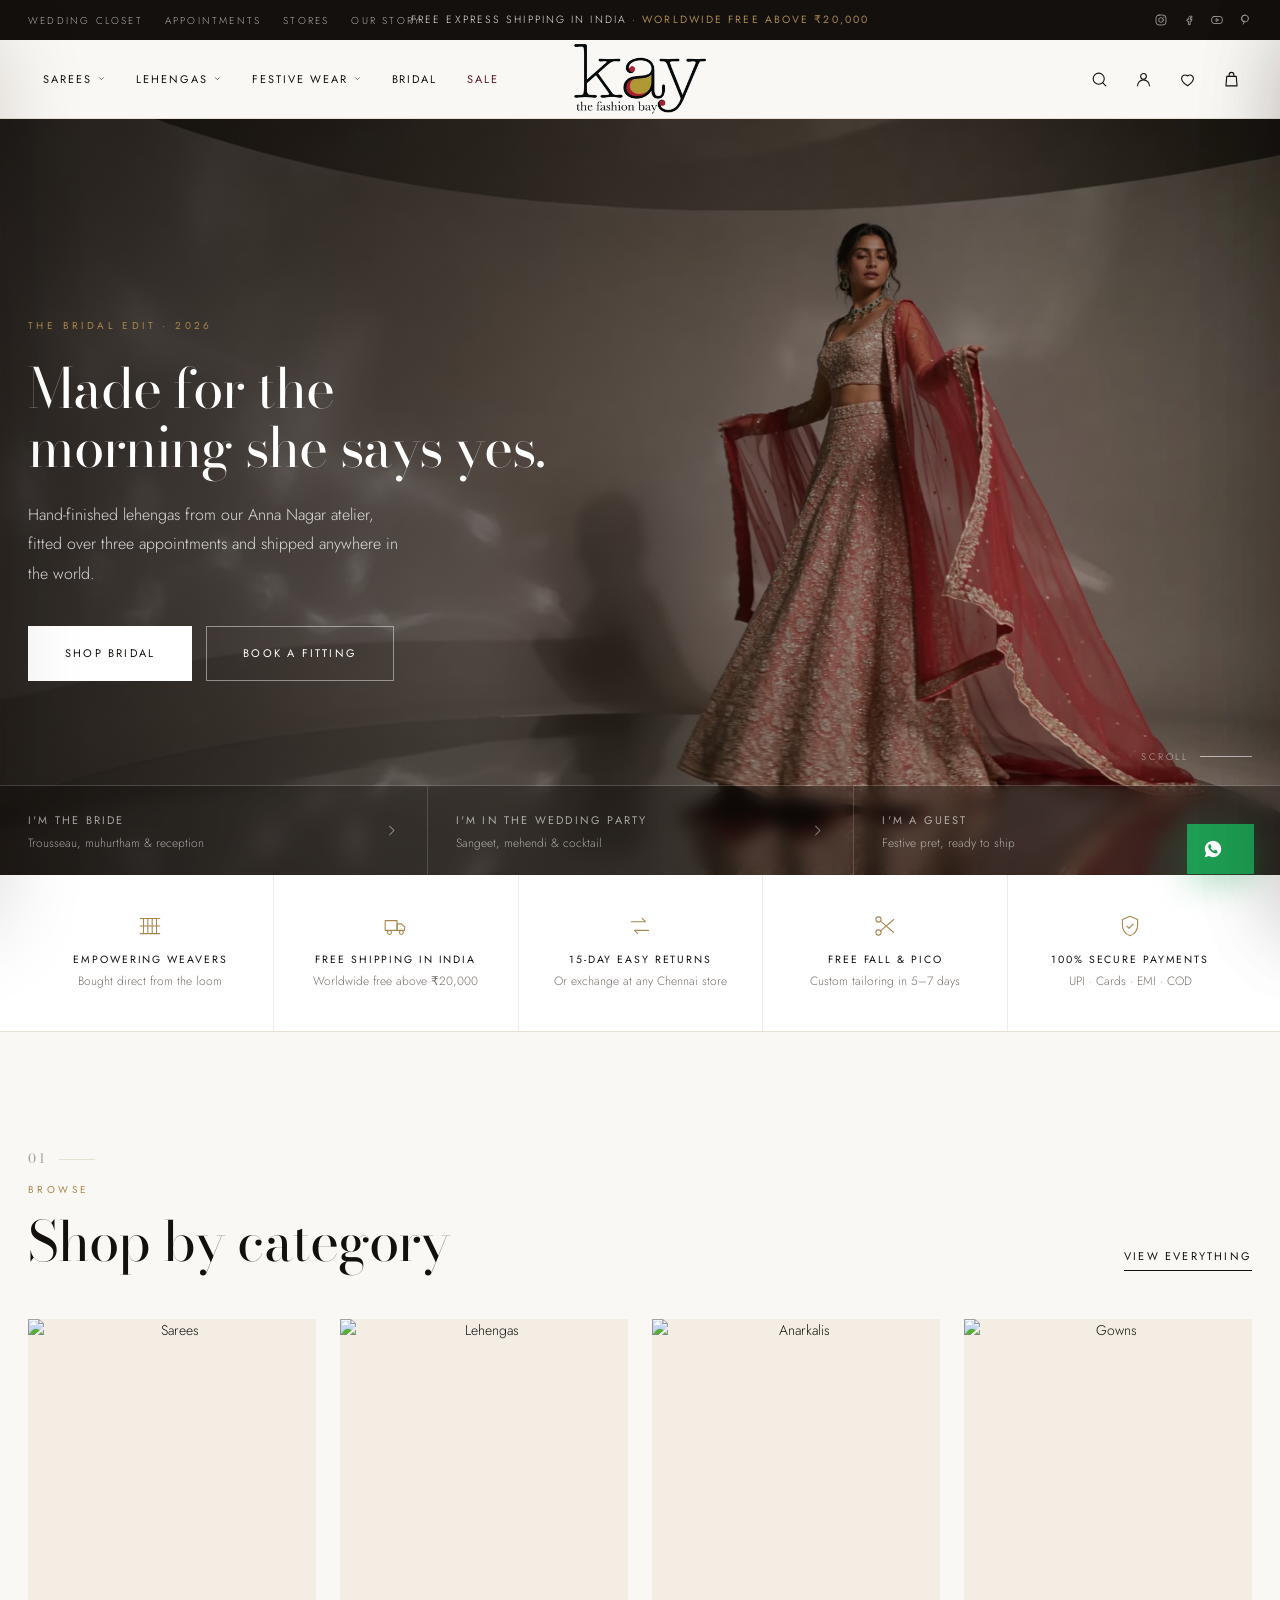
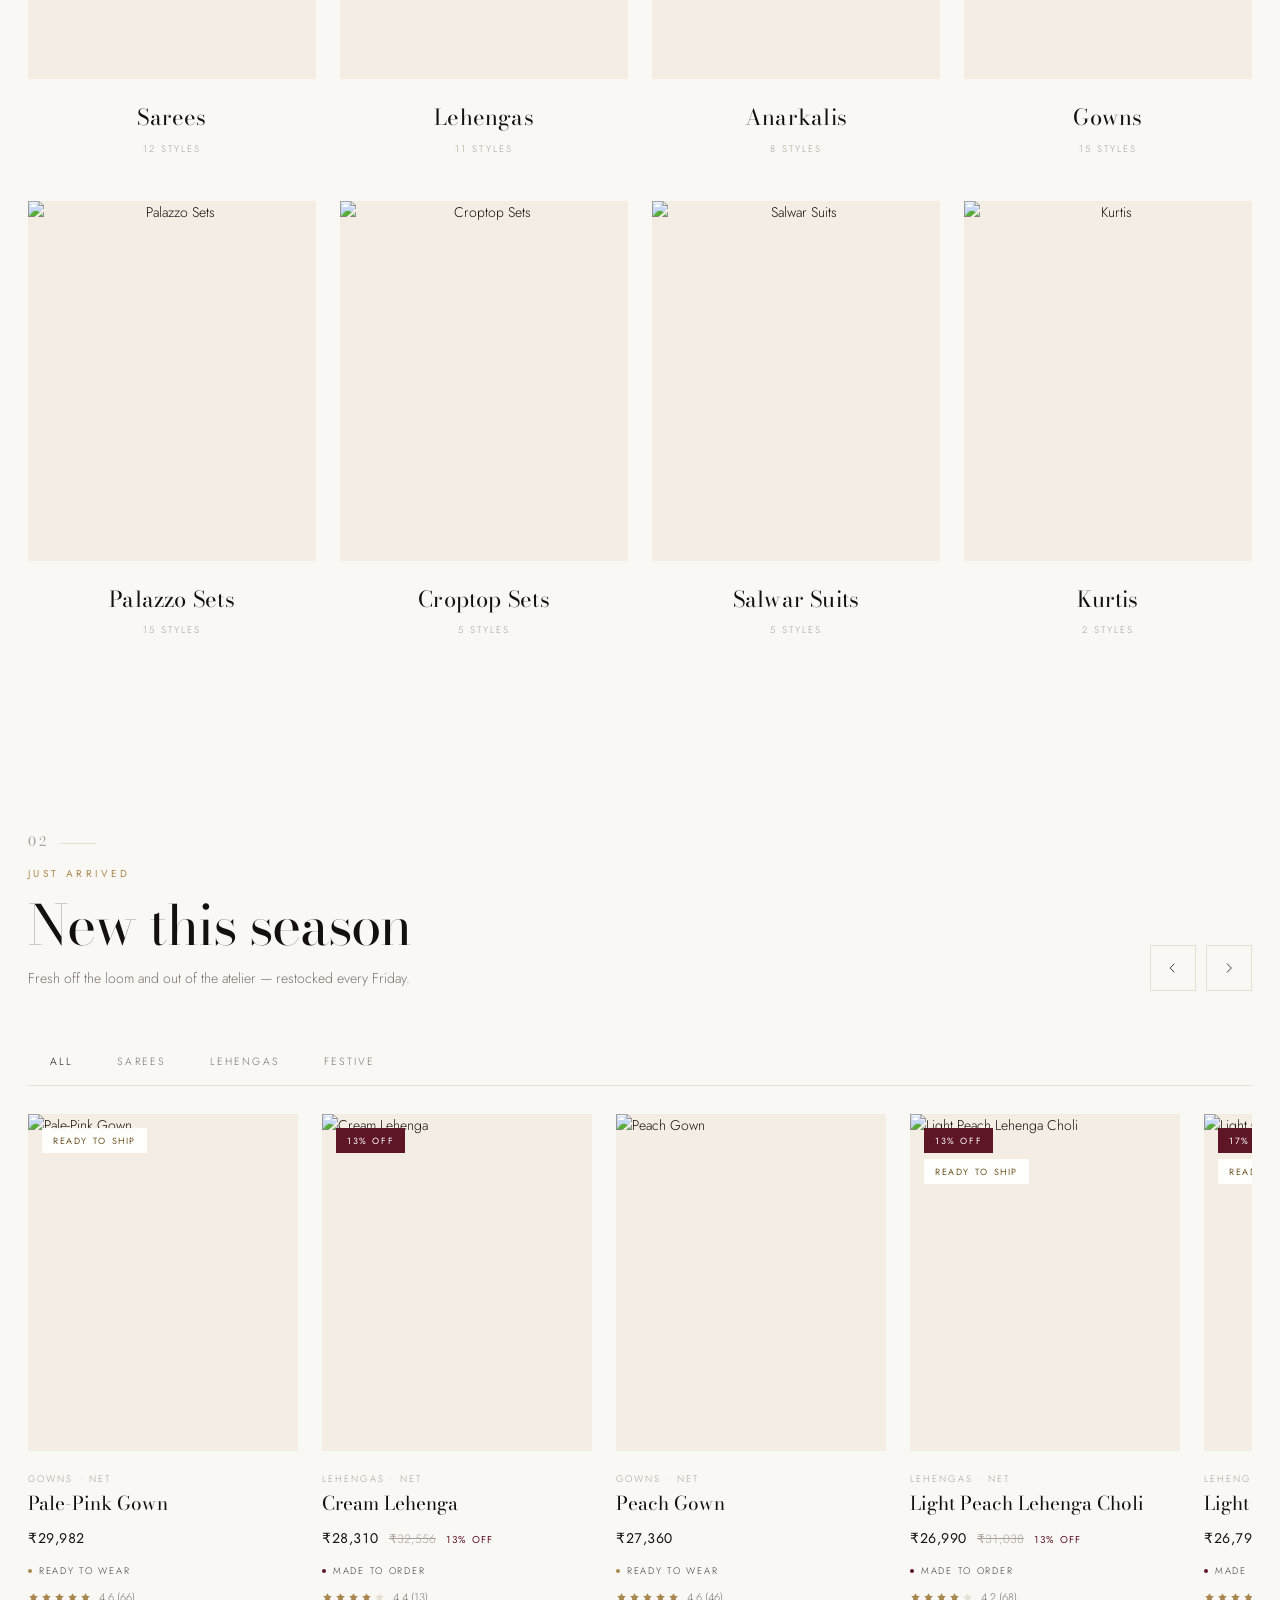
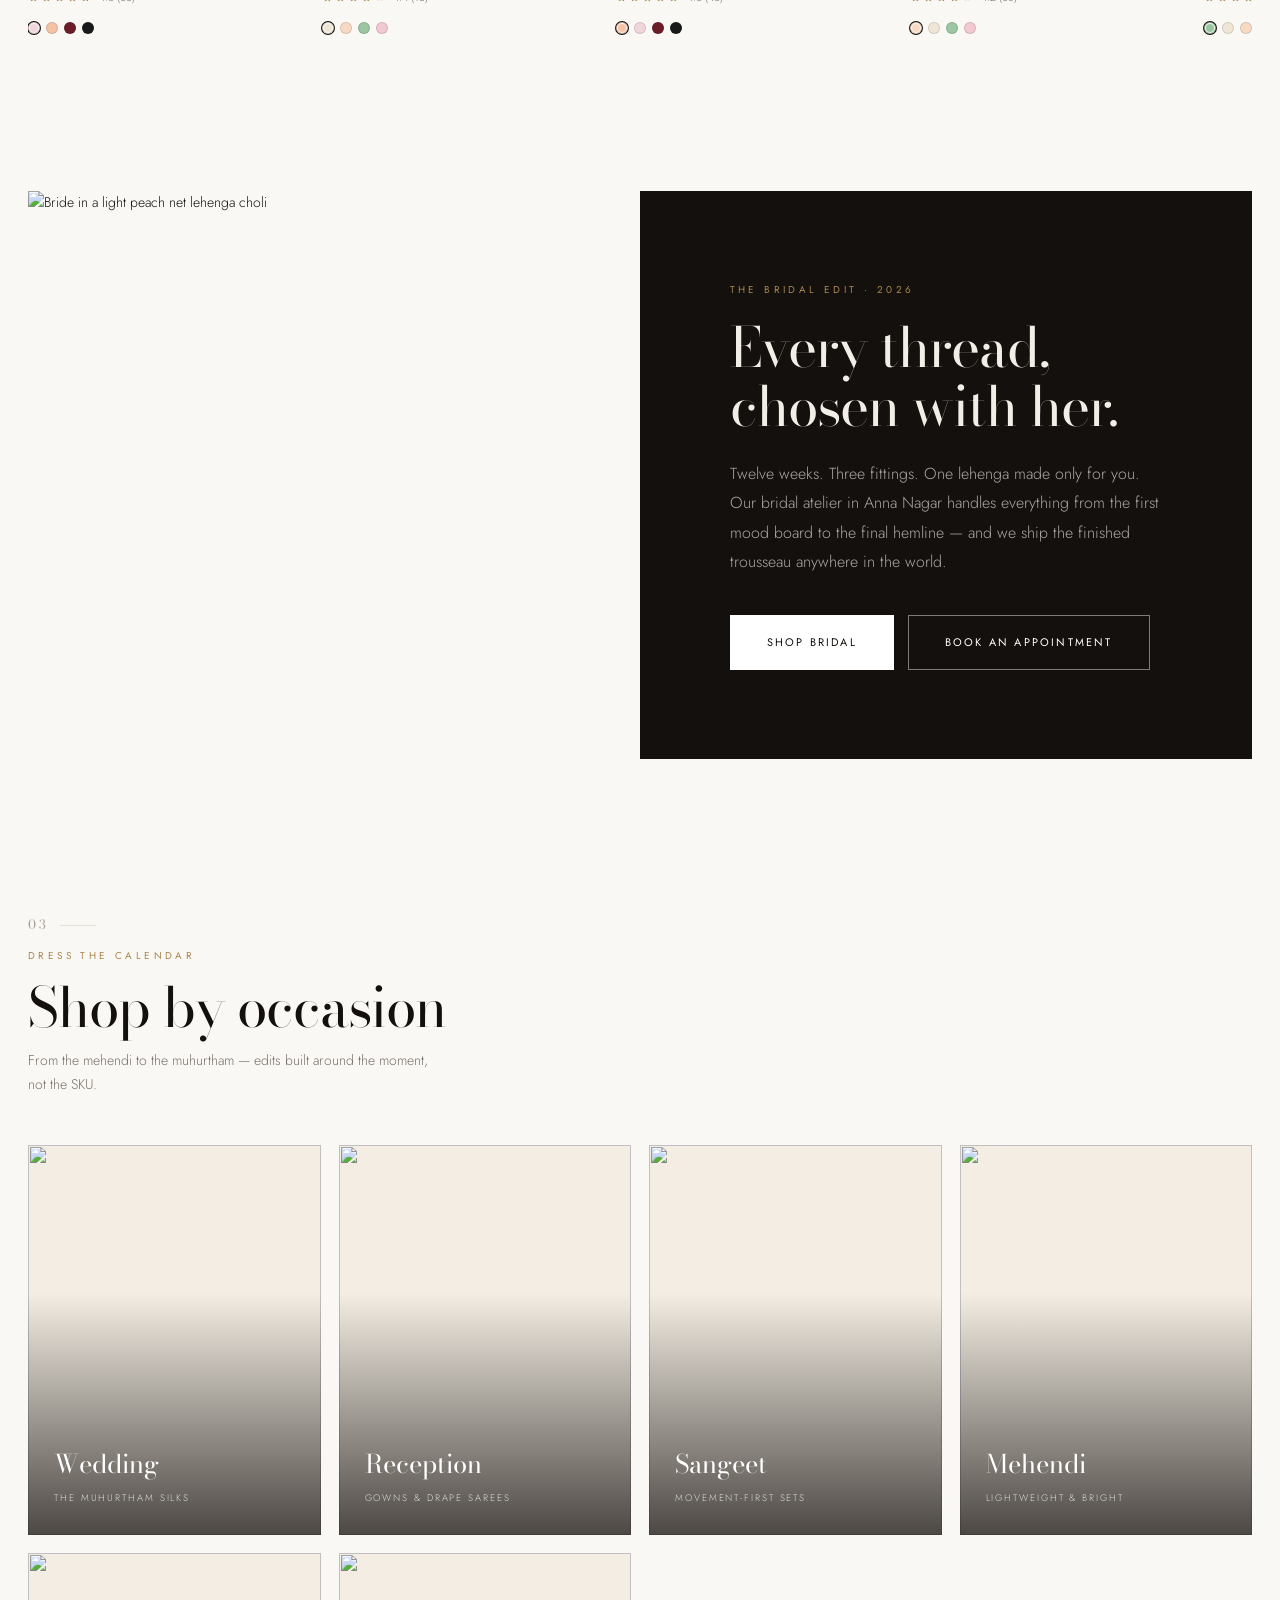
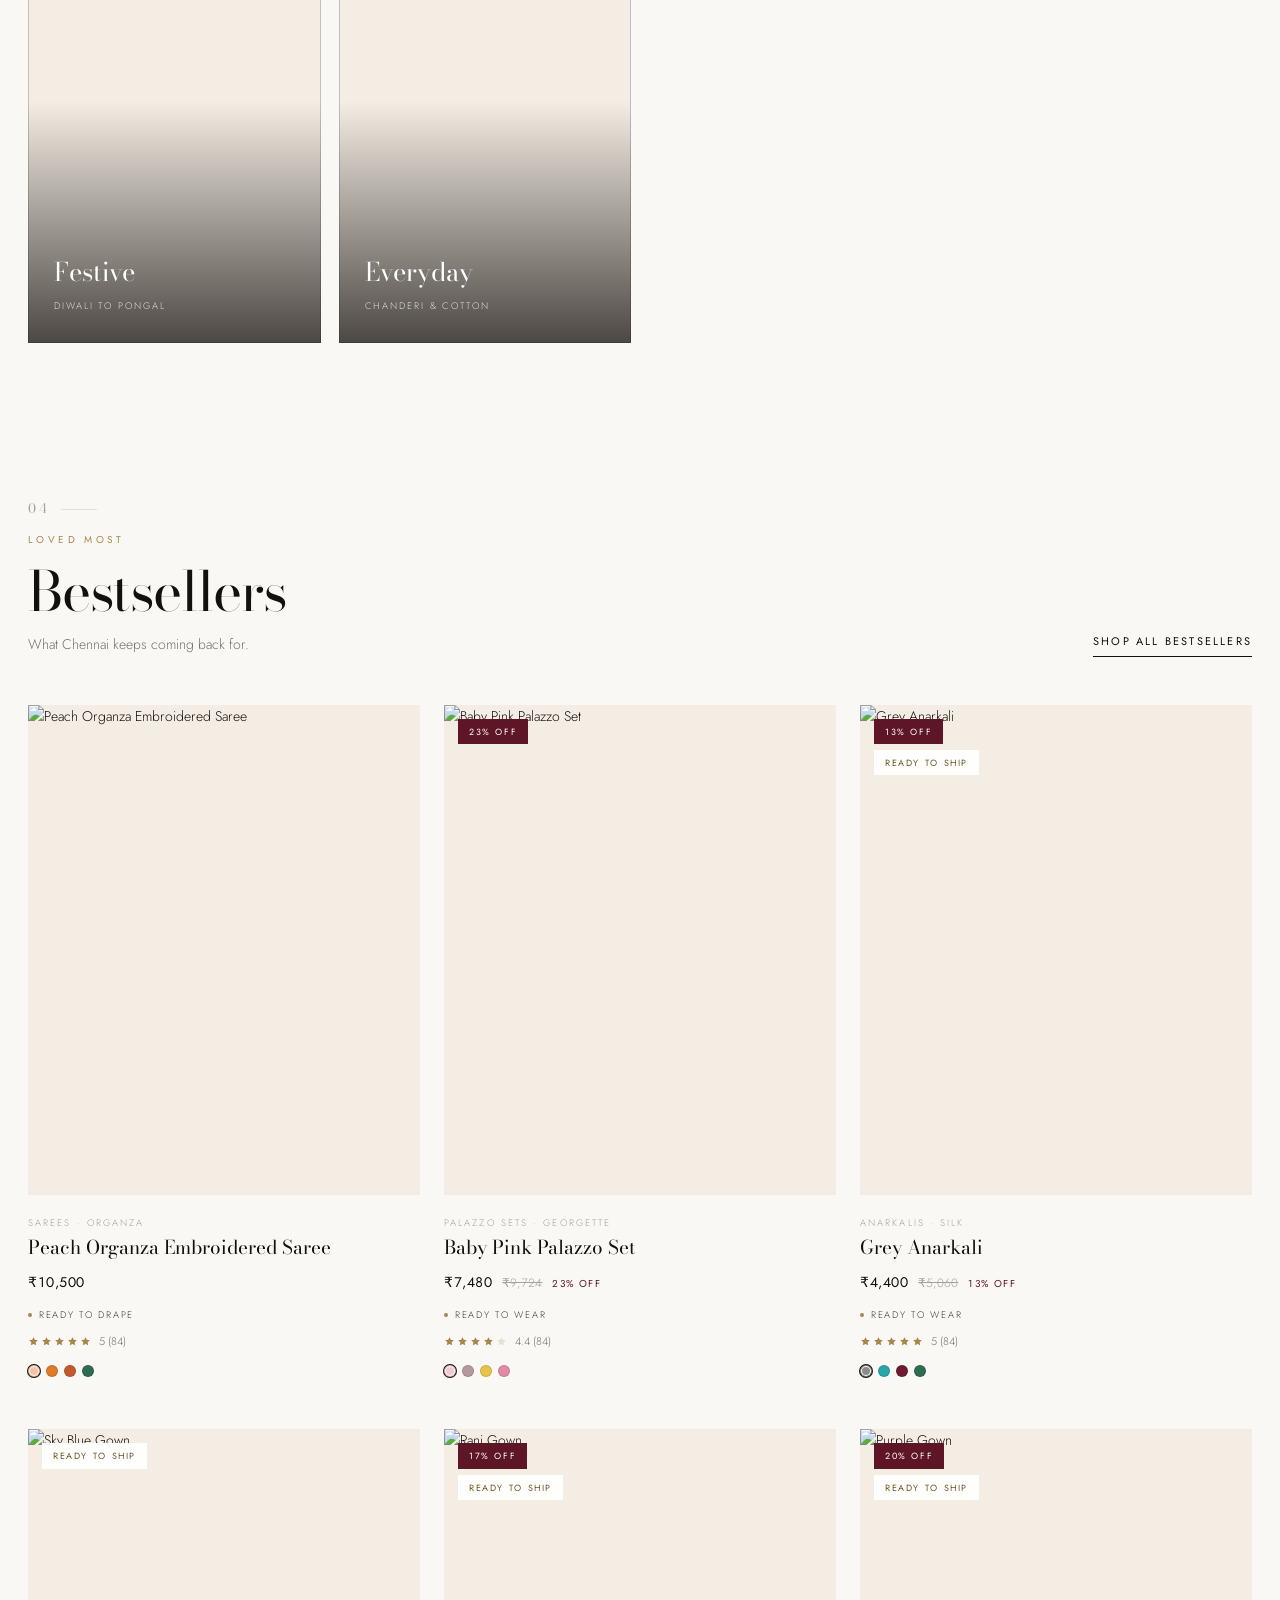
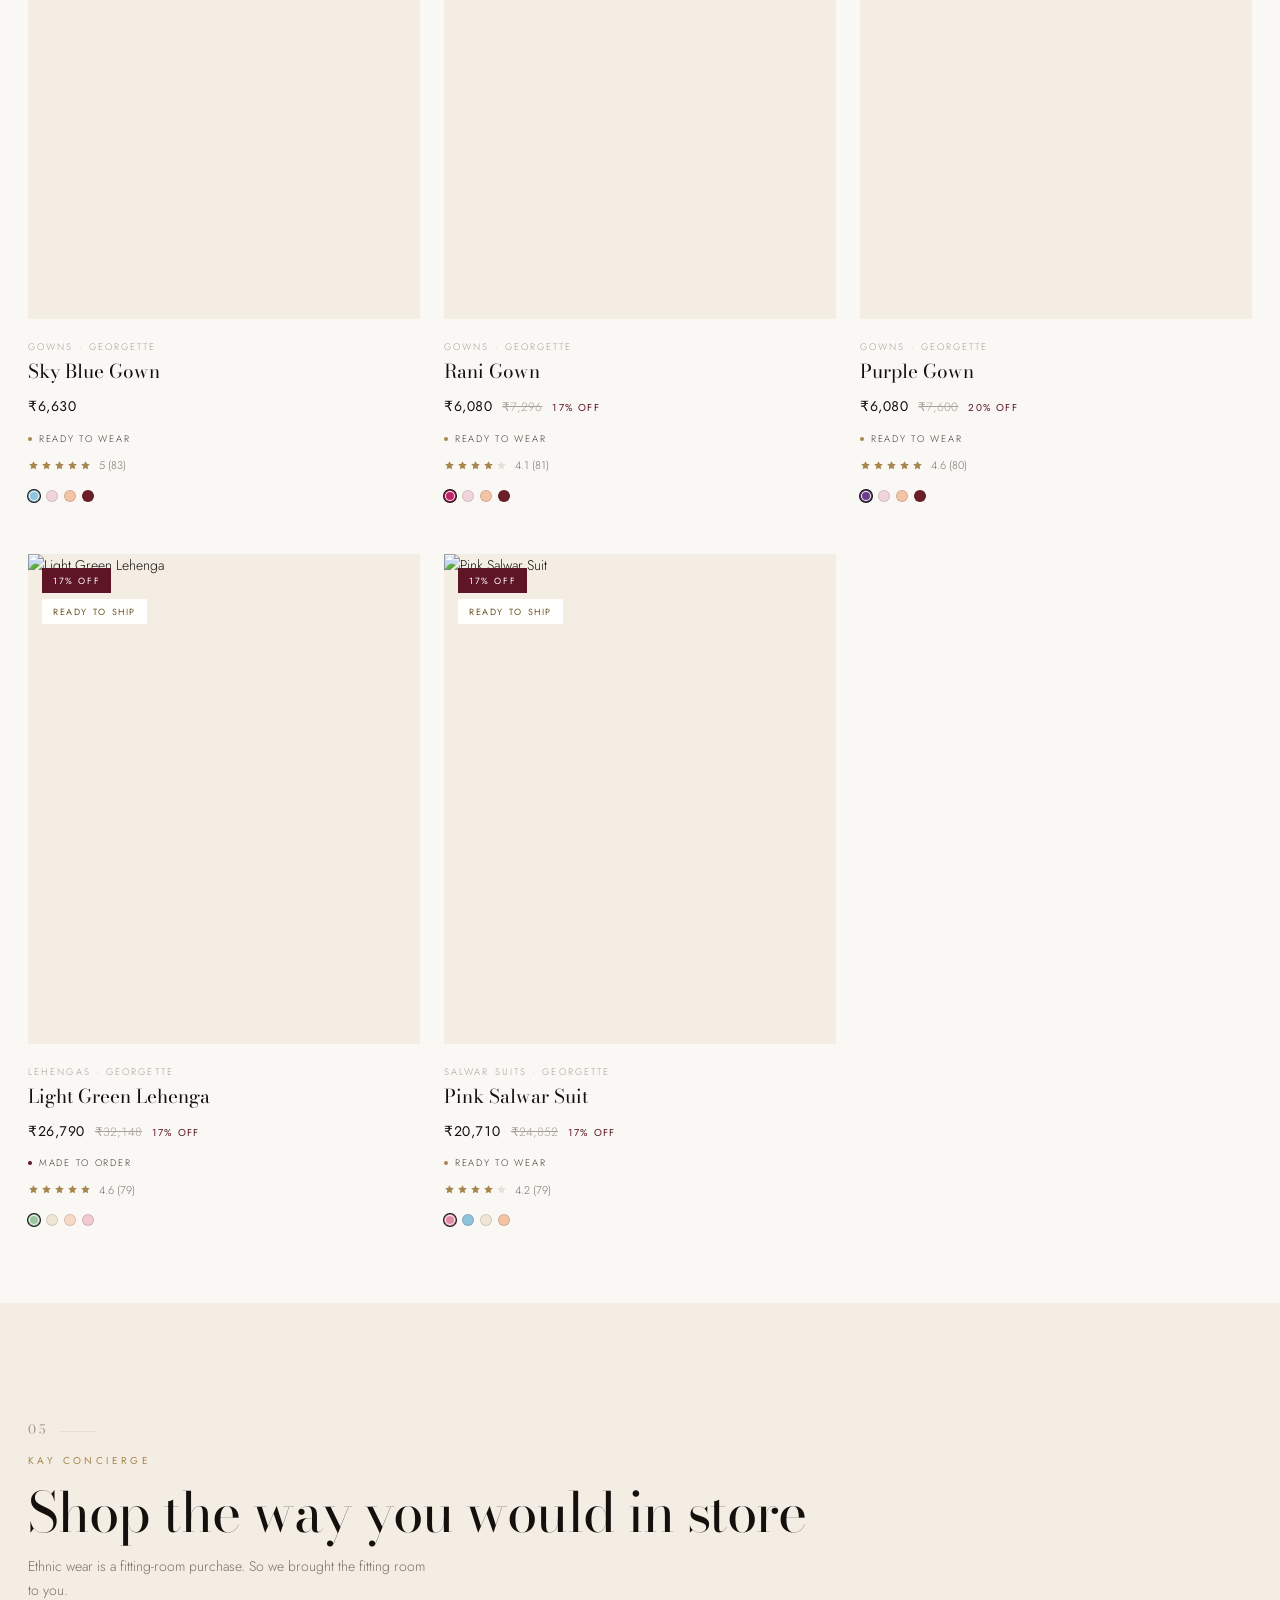
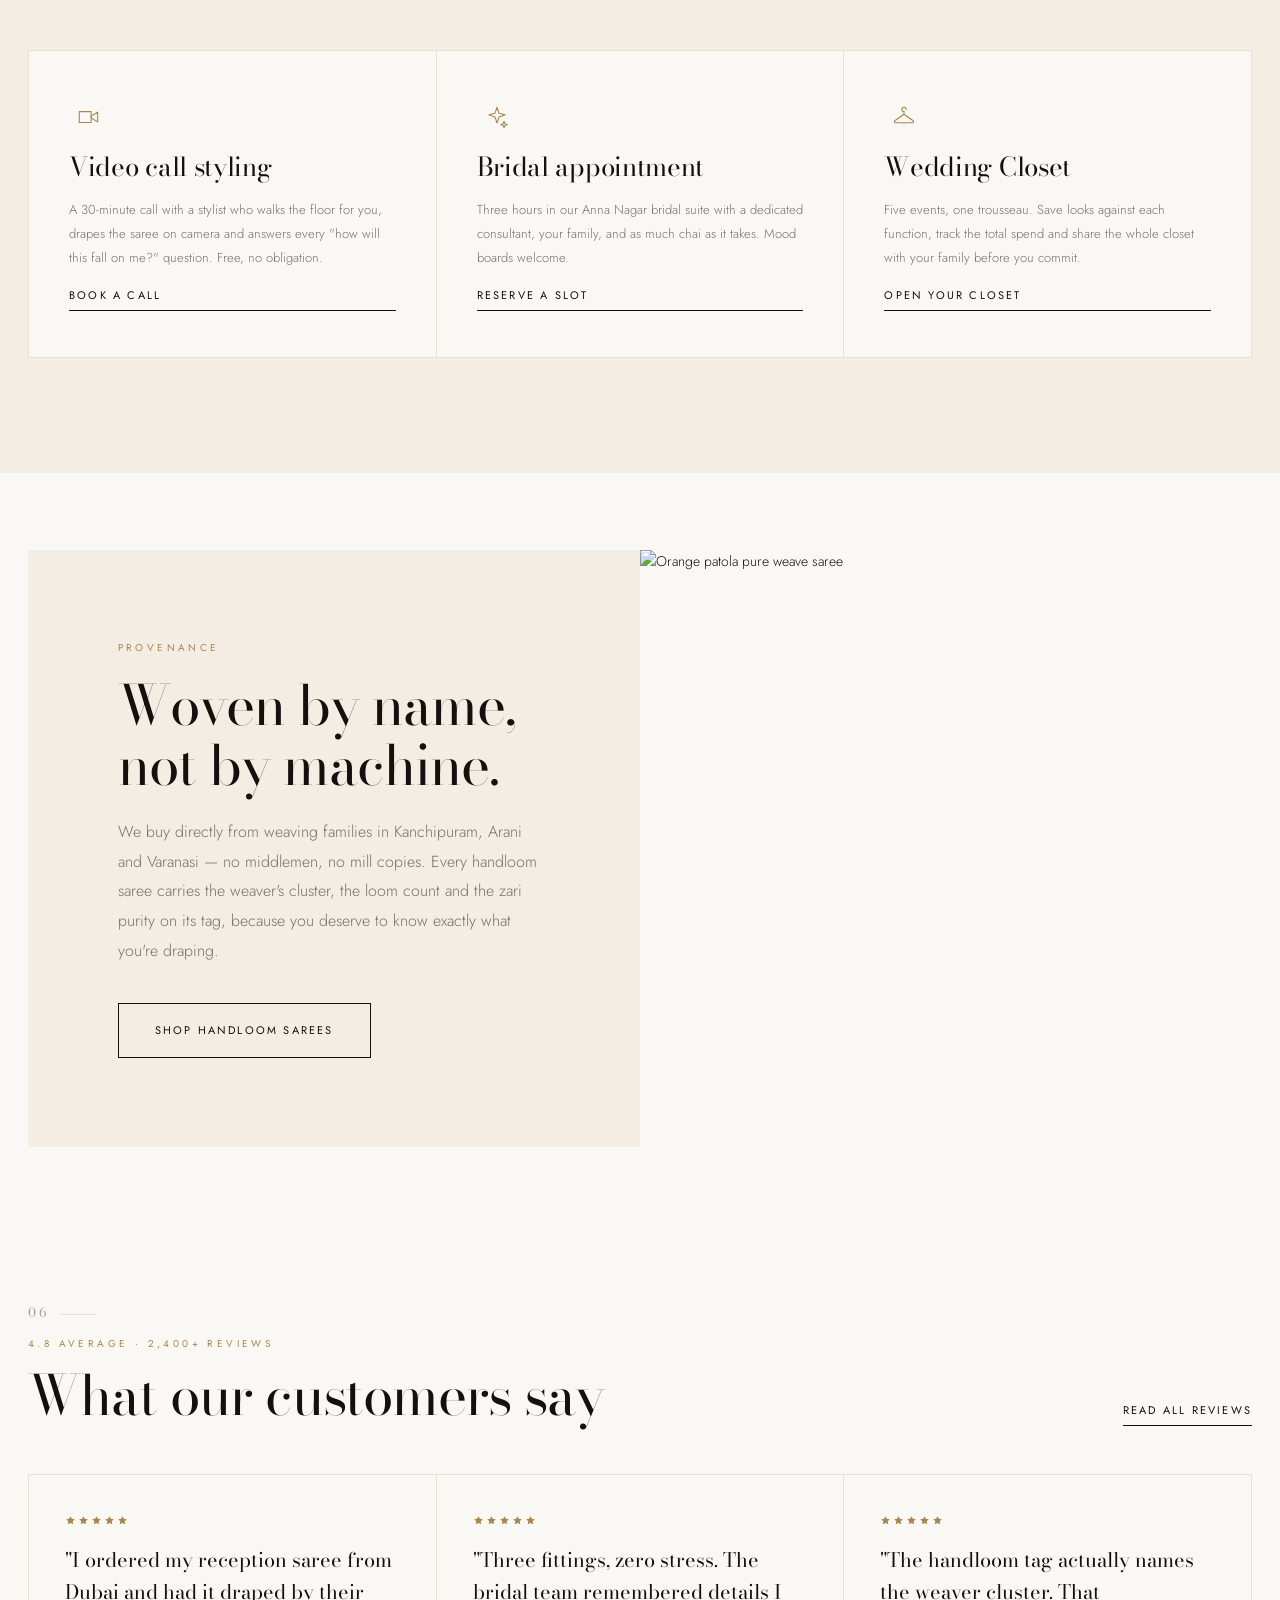
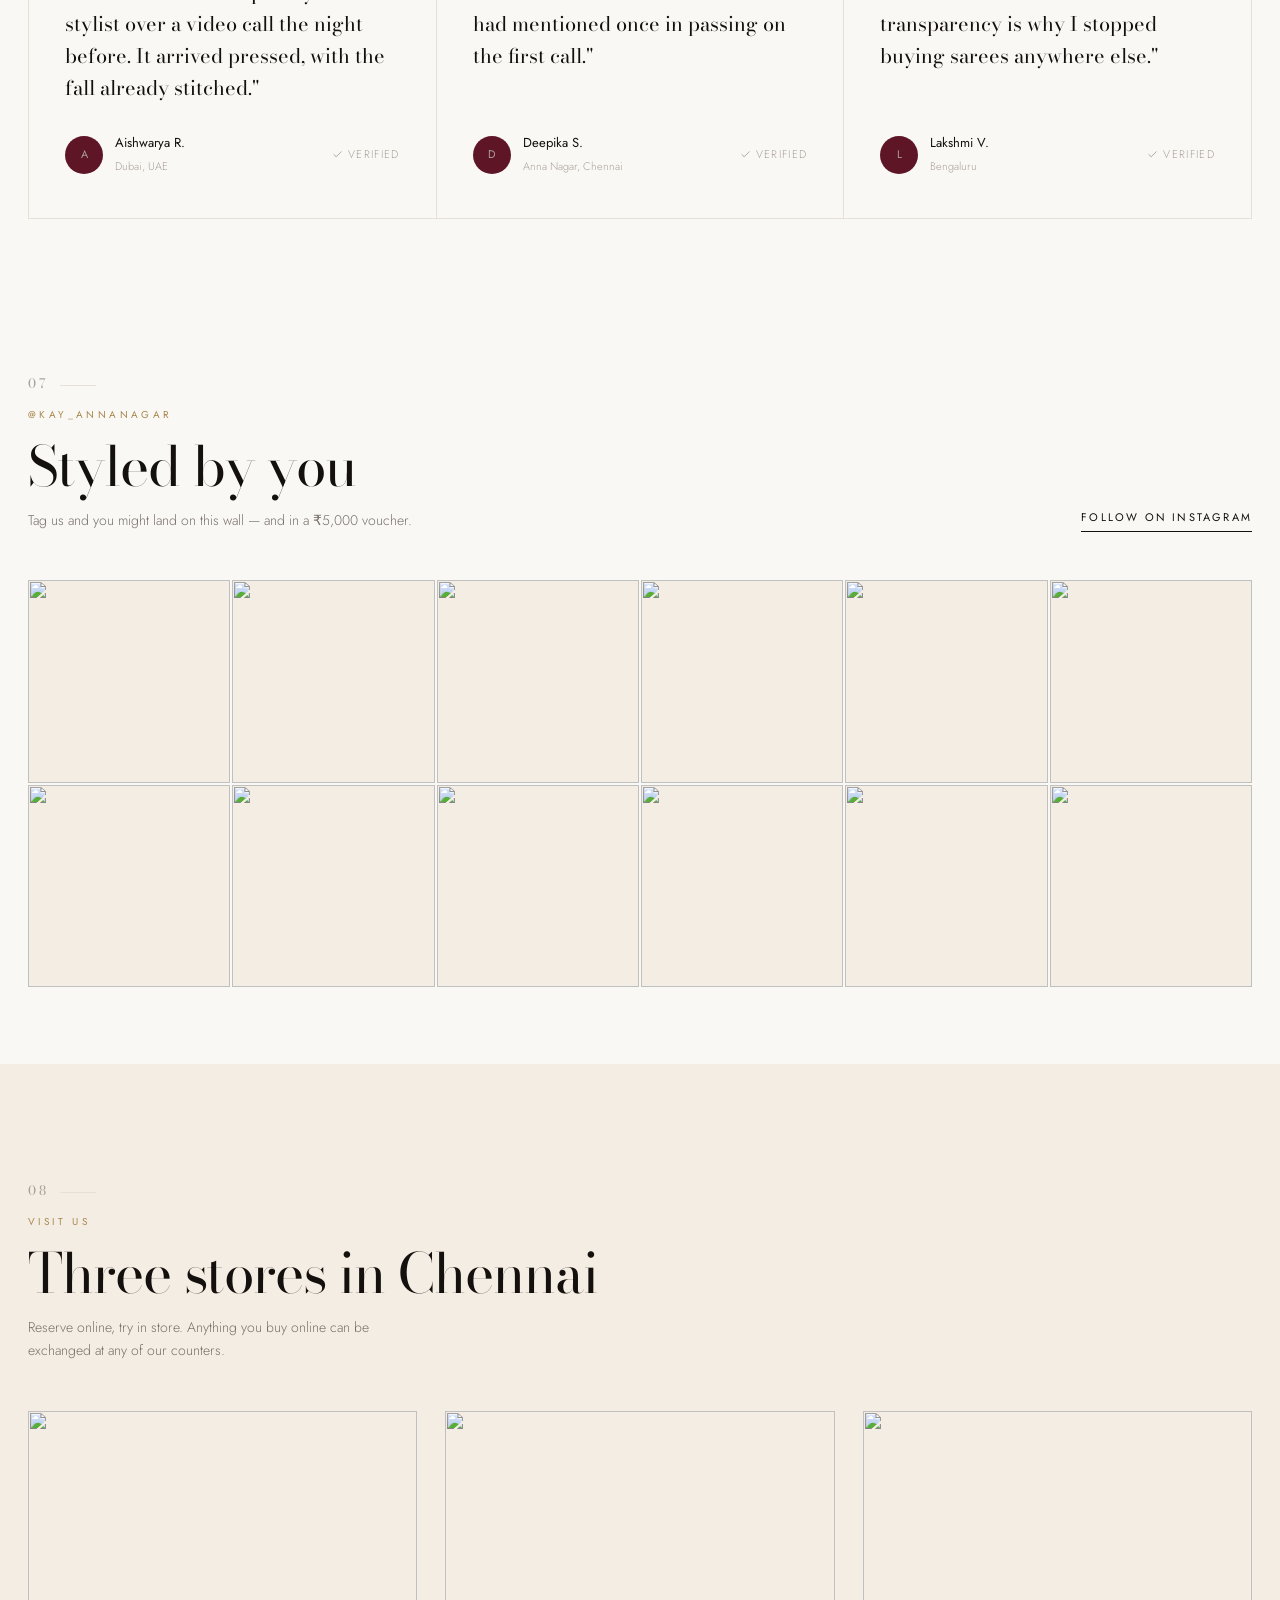
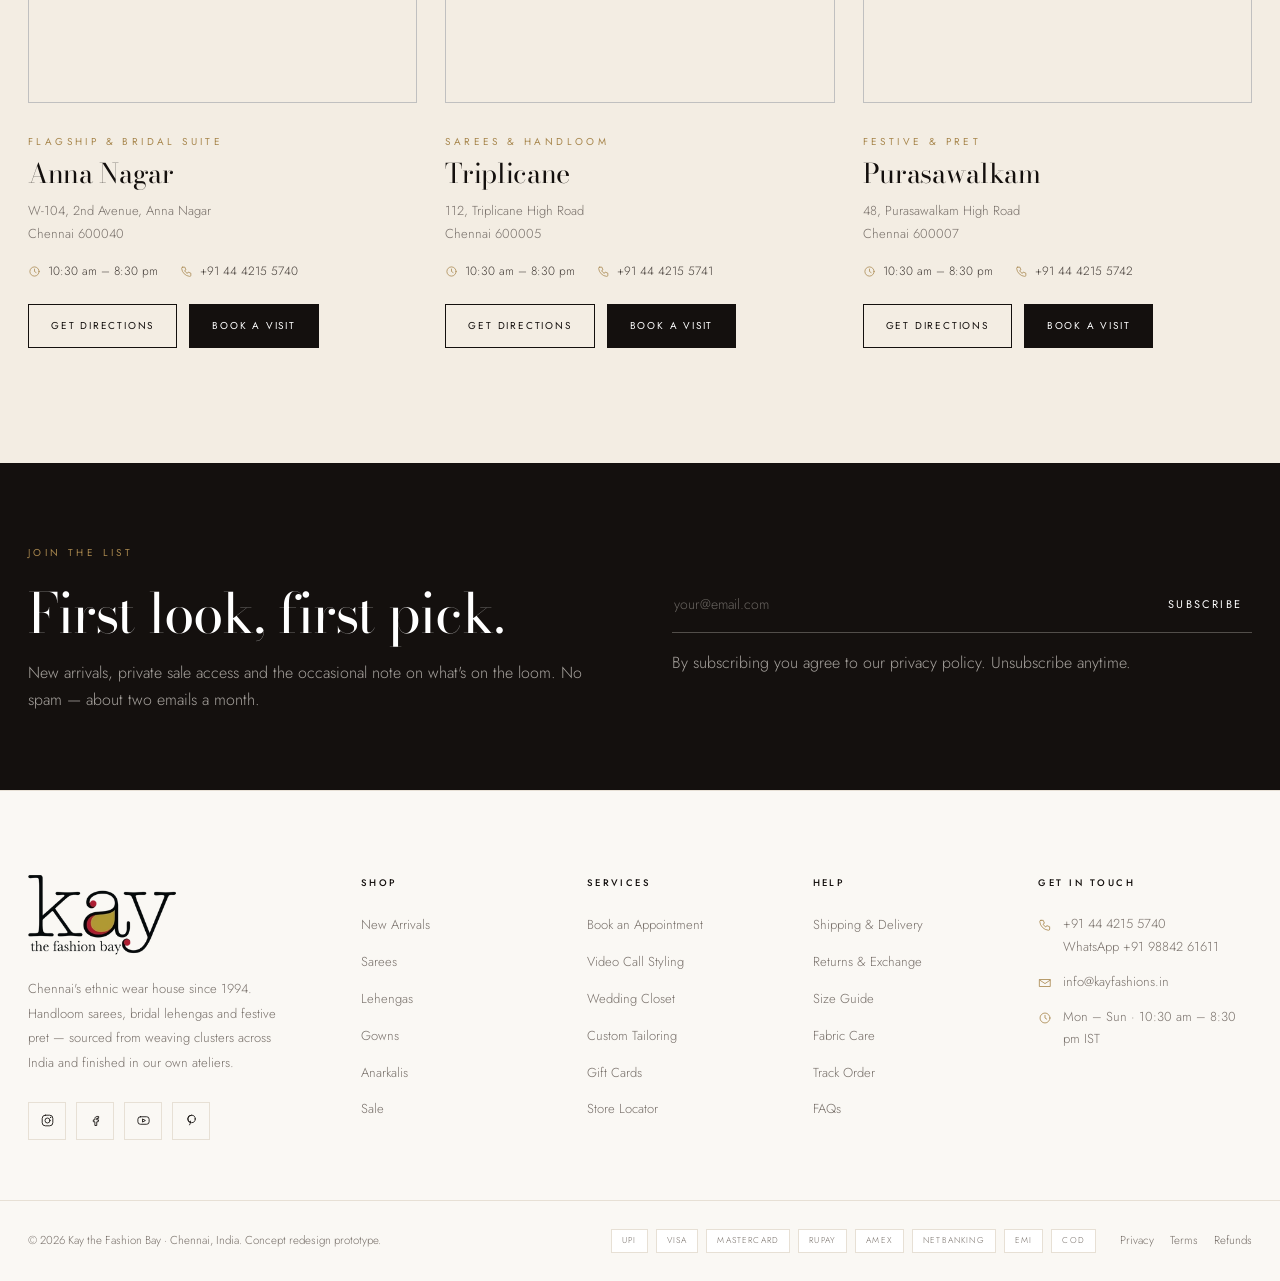
==== commit e4600e3e: "Replace hero image slider with the bridal video loop Swaps the three-slide image carousel for a sing" ====
--- a/index.html
+++ b/index.html
@@ -9,9 +9,9 @@
 <meta property="og:type" content="website">
 <meta property="og:title" content="Kay the Fashion Bay — Handloom Sarees, Bridal Lehengas & Festive Wear">
 <meta property="og:description" content="Chennai's ethnic wear house since 1994. Handloom sarees, bridal lehengas and festive pret, shipped worldwide.">
-<meta property="og:image" content="https://cdn.shopify.com/s/files/1/0809/2177/files/I99A9575_1.jpg?v=1683012750&width=1200">
+<meta property="og:image" content="assets/video/hero-bridal.jpg">
 <meta name="twitter:card" content="summary_large_image">
-<meta name="theme-color" content="#1B1614">
+<meta name="theme-color" content="#14100E">
 
 <link rel="preconnect" href="https://cdn.shopify.com" crossorigin>
 <link rel="preconnect" href="https://fonts.gstatic.com" crossorigin>
@@ -29,22 +29,31 @@
 <main id="main">
 
   <!-- ════════ HERO ════════ -->
-  <section class="hero" aria-label="Featured collections">
-    <div class="hero-slides" id="heroSlides">
-      <div class="hero-slide on">
-        <img src="https://cdn.shopify.com/s/files/1/0809/2177/files/I99A9575_1.jpg?v=1683012750&width=1800" alt="Model wearing a cream net bridal lehenga" fetchpriority="high" width="1800" height="2250">
-      </div>
-      <div class="hero-slide">
-        <img src="https://cdn.shopify.com/s/files/1/0809/2177/products/UntitledSession2115.jpg?v=1620043682&width=1800" alt="Peach organza embroidered saree" loading="lazy">
-      </div>
-      <div class="hero-slide">
-        <img src="https://cdn.shopify.com/s/files/1/0809/2177/files/KSY574810-RS.11370_2_1.jpg?v=1683012402&width=1800" alt="Firozi georgette anarkali" loading="lazy">
-      </div>
-    </div>
-
-    <div class="hero-body"><div class="wrap"><div class="hero-copy" id="heroCopy"></div></div></div>
-
-    <div class="hero-dots" id="heroDots" role="tablist" aria-label="Slides"></div>
+  <section class="hero" aria-label="The Bridal Edit">
+    <!-- Muted, looping, playsinline — the three attributes mobile browsers
+         require before they will autoplay. Poster carries the first frame so
+         the hero paints instantly and still reads if the video never loads. -->
+    <div class="hero-media">
+      <video class="hero-video" id="heroVideo"
+             poster="assets/video/hero-bridal.jpg"
+             autoplay muted loop playsinline preload="auto" aria-hidden="true" tabindex="-1">
+        <source src="assets/video/hero-bridal.mp4" type="video/mp4">
+      </video>
+    </div>
+
+    <!-- Headline is static markup, not JS-injected — it is the LCP element. -->
+    <div class="hero-body"><div class="wrap">
+      <div class="hero-copy">
+        <span class="eyebrow">The Bridal Edit · 2026</span>
+        <h1>Made for the<br>morning she says yes.</h1>
+        <p>Hand-finished lehengas from our Anna Nagar atelier, fitted over three appointments and shipped anywhere in the world.</p>
+        <div class="hero-cta">
+          <a class="btn btn--light" href="collection.html?c=Bridal">Shop bridal</a>
+          <a class="btn btn--outline-light" href="appointments.html?mode=store">Book a fitting</a>
+        </div>
+      </div>
+    </div></div>
+
     <span class="hero-scroll">Scroll</span>
 
     <!-- Role-based entry: in wedding wear, who you are in the wedding decides
@@ -222,36 +231,22 @@
   var $ = function (s) { return document.querySelector(s); };
   var pick = function (h) { return P.find(function (p) { return p.handle === h; }); };
 
-  /* ---- Hero ---- */
-  var SLIDES = [
-    { eyebrow: 'The Bridal Edit · 2026', h: 'Made for the<br>morning she says yes.', p: 'Hand-finished lehengas from our Anna Nagar atelier, fitted over three appointments and shipped worldwide.', cta: ['Shop bridal', 'collection.html?c=Lehengas'], cta2: ['Book a fitting', '#concierge'] },
-    { eyebrow: 'The Handloom Edit', h: 'Six yards,<br>one weaver, no mill.', p: 'Kanchipuram, Arani and Banaras sarees bought straight from the loom — cluster and zari purity printed on every tag.', cta: ['Shop sarees', 'collection.html?c=Sarees'], cta2: ['Our weavers', '#story'] },
-    { eyebrow: 'Festive Pret · Ready to Ship', h: 'Dressed by Friday.<br>Delivered by Sunday.', p: 'Over 200 festive pieces in stock and ready to ship — same-day dispatch on every order placed before 2 pm.', cta: ['Shop ready to ship', 'collection.html?rts=1'], cta2: ['View lookbook', '#lookbook'] }
-  ];
-  var hi = 0;
-  var dots = $('#heroDots');
-  dots.innerHTML = SLIDES.map(function (_, i) {
-    return '<button class="hero-dot' + (i ? '' : ' on') + '" role="tab" aria-label="Slide ' + (i + 1) + '"></button>';
-  }).join('');
-
-  function paintHero(i) {
-    var s = SLIDES[i];
-    $('#heroCopy').innerHTML =
-      '<span class="eyebrow">' + s.eyebrow + '</span>' +
-      '<h1 class="d1">' + s.h + '</h1>' +
-      '<p>' + s.p + '</p>' +
-      '<div class="hero-cta"><a class="btn btn--light" href="' + s.cta[1] + '">' + s.cta[0] + '</a>' +
-      '<a class="btn btn--outline-light" href="' + s.cta2[1] + '">' + s.cta2[0] + '</a></div>';
-    document.querySelectorAll('.hero-slide').forEach(function (el, n) { el.classList.toggle('on', n === i); });
-    document.querySelectorAll('.hero-dot').forEach(function (el, n) { el.classList.toggle('on', n === i); });
+  /* ---- Hero video ----
+     Honour prefers-reduced-motion: hold the poster frame instead of looping.
+     Also pause while the tab is hidden so we are not decoding video off-screen. */
+  var vid = $('#heroVideo');
+  if (vid) {
+    var still = window.matchMedia('(prefers-reduced-motion: reduce)');
+    var apply = function () {
+      if (still.matches) { vid.pause(); vid.removeAttribute('autoplay'); }
+      else { var t = vid.play(); if (t && t.catch) t.catch(function () {}); }
+    };
+    apply();
+    if (still.addEventListener) still.addEventListener('change', apply);
+    document.addEventListener('visibilitychange', function () {
+      if (document.hidden) vid.pause(); else apply();
+    });
   }
-  paintHero(0);
-  dots.addEventListener('click', function (e) {
-    var b = e.target.closest('.hero-dot'); if (!b) return;
-    hi = [].indexOf.call(dots.children, b); paintHero(hi); clearInterval(timer); timer = start();
-  });
-  function start() { return setInterval(function () { hi = (hi + 1) % SLIDES.length; paintHero(hi); }, 6500); }
-  var timer = start();
 
   /* ---- Role-based entry ---- */
   var ROLES = [
--- a/assets/css/style.css
+++ b/assets/css/style.css
@@ -276,27 +276,24 @@
 
 /* ---------- Hero ---------- */
 .hero { position: relative; background: var(--deep); overflow: hidden; }
-.hero-slides { position: relative; height: clamp(560px, 84vh, 880px); }
-.hero-slide { position: absolute; inset: 0; opacity: 0; transition: opacity 1.4s var(--ease); }
-.hero-slide.on { opacity: 1; }
-.hero-slide img { width: 100%; height: 100%; object-fit: cover; object-position: center 20%; transform: scale(1.04); transition: transform 9s linear; }
-.hero-slide.on img { transform: scale(1); }
-.hero-slide::after {
-  content: ""; position: absolute; inset: 0;
-  background: linear-gradient(100deg, rgba(16,12,10,.78) 0%, rgba(16,12,10,.44) 46%, rgba(16,12,10,.06) 100%);
+.hero-media { position: relative; height: clamp(560px, 84vh, 880px); }
+.hero-video {
+  width: 100%; height: 100%; object-fit: cover; object-position: center;
+  display: block; background: var(--deep);
+}
+/* Scrim: keeps the headline legible over a moving image, weighted to the left
+   where the copy sits and where this footage happens to be emptiest. */
+.hero-media::after {
+  content: ""; position: absolute; inset: 0; pointer-events: none;
+  background: linear-gradient(100deg, rgba(16,12,10,.82) 0%, rgba(16,12,10,.5) 44%, rgba(16,12,10,.1) 100%);
 }
 .hero-body { position: absolute; inset: 0; z-index: 2; display: flex; align-items: center; pointer-events: none; }
 .hero-body .wrap { width: 100%; }
 .hero-copy { max-width: 680px; color: #fff; pointer-events: auto; }
 .hero-copy .eyebrow { color: var(--gold); }
-/* Sized so each authored <br> line fits on one visual line — the shared .d1
-   scale is too large here and would force a 2-line headline onto 3. */
 .hero-copy h1 { color: #fff; margin: 22px 0 22px; font-size: clamp(34px, 4.3vw, 60px); line-height: 1.08; letter-spacing: -.02em; }
 .hero-copy p { font-size: var(--fs-md); color: rgba(255,255,255,.82); max-width: 42ch; line-height: 1.85; font-weight: 300; }
 .hero-cta { display: flex; flex-wrap: wrap; gap: 14px; margin-top: 38px; }
-.hero-dots { position: absolute; left: 0; right: 0; bottom: 112px; z-index: 3; display: flex; justify-content: center; gap: 10px; }
-.hero-dot { width: 38px; height: 1px; background: rgba(255,255,255,.3); transition: background .5s; }
-.hero-dot.on { background: var(--gold); }
 .hero-scroll {
   position: absolute; right: var(--gut); bottom: 110px; z-index: 3; color: rgba(255,255,255,.6);
   font-size: 9.5px; letter-spacing: .26em; text-transform: uppercase;
@@ -1115,9 +1112,8 @@
   .rev-grid > :nth-child(3) { display: block; }
   .ugc { grid-template-columns: repeat(3, 1fr); }
   .section-head { flex-direction: column; align-items: flex-start; gap: 18px; margin-bottom: 32px; }
-  .hero-slides { height: 78vh; min-height: 540px; }
+  .hero-media { height: 78vh; min-height: 540px; }
   .hero-scroll { display: none; }
-  .hero-dots { bottom: 168px; }
   .roles { grid-template-columns: 1fr; }
   .role { padding: 15px 18px; }
   .role:nth-child(3) { display: flex; }
@@ -1189,7 +1185,8 @@
 @media (prefers-reduced-motion: reduce) {
   *, *::before, *::after { animation-duration: .01ms !important; transition-duration: .01ms !important; scroll-behavior: auto !important; }
   .rv { opacity: 1; transform: none; }
-  .hero-slide img { transform: none; }
+  /* JS pauses the hero video too; this is the CSS-only belt-and-braces. */
+  .hero-video { animation: none; }
 }
 @media print {
   .header, .announce, .footer, .fab, .mobnav, .drawer, .scrim, .sticky-atc { display: none !important; }
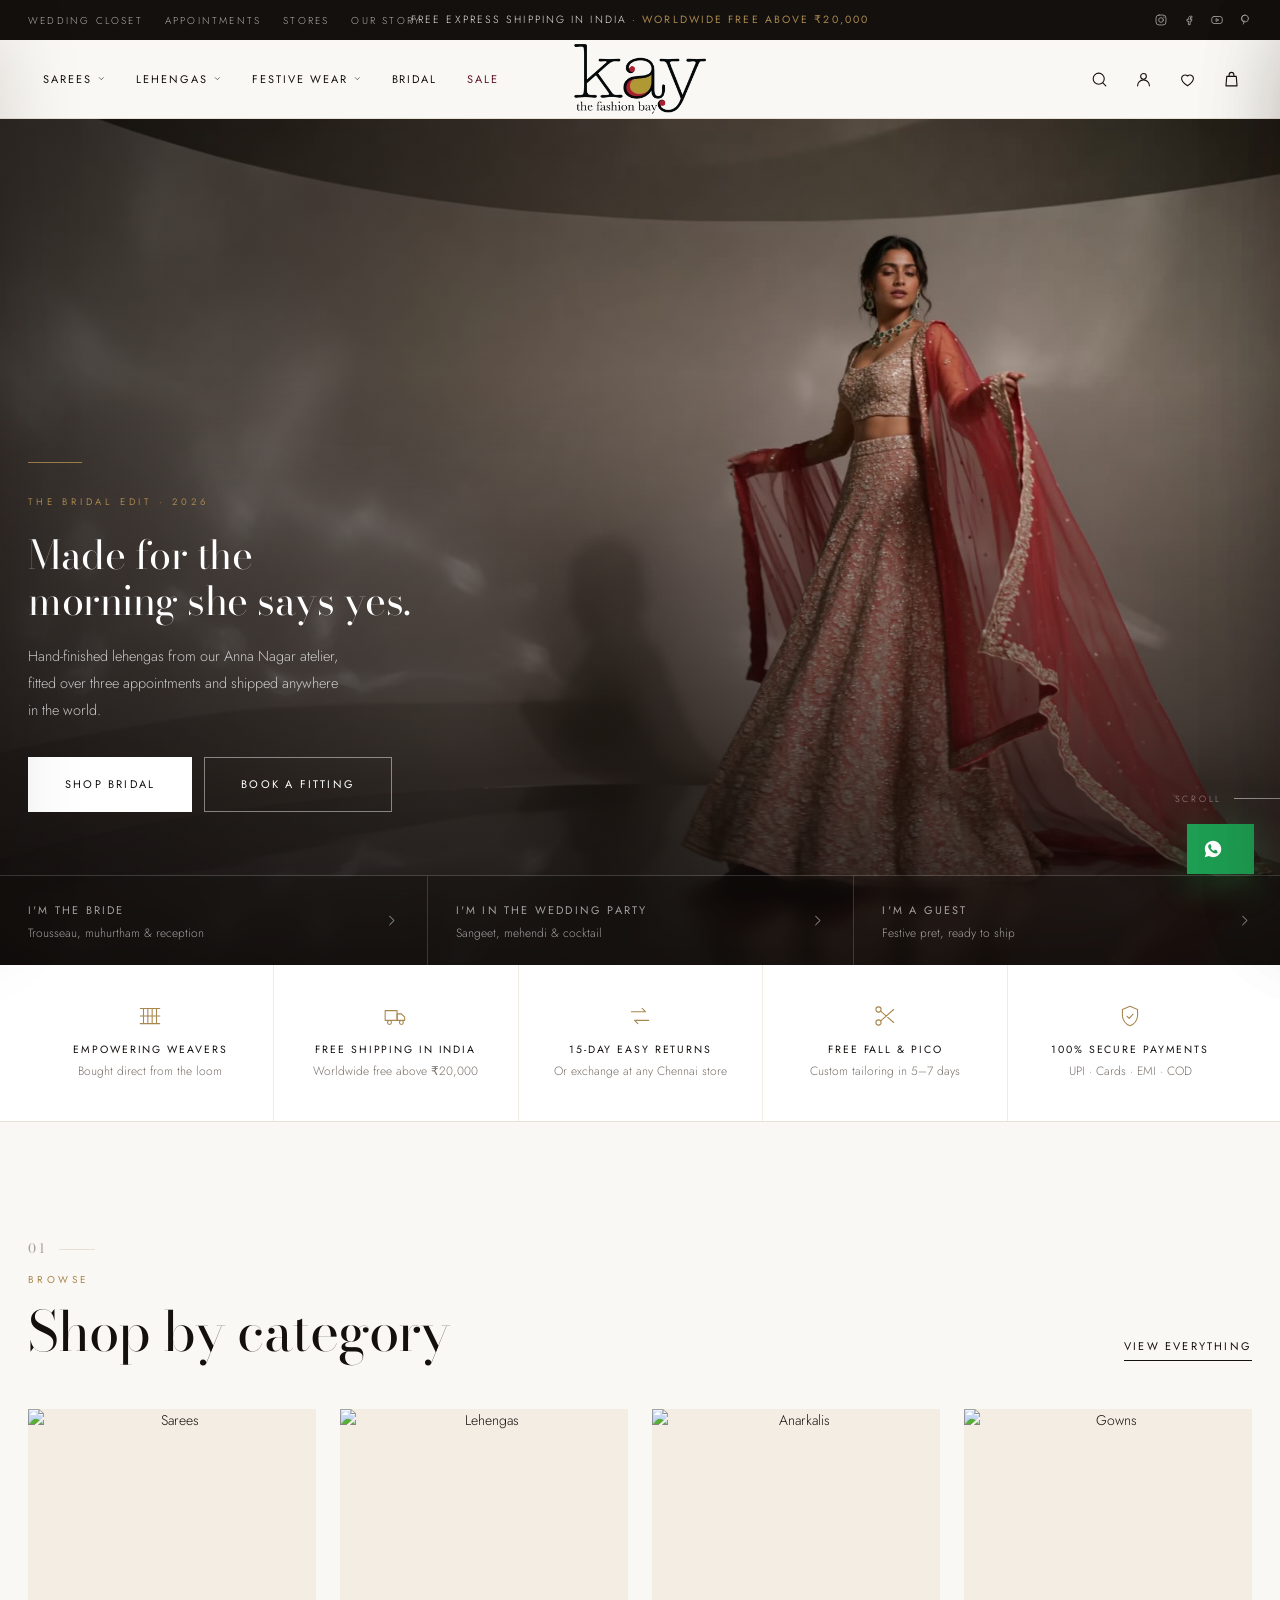
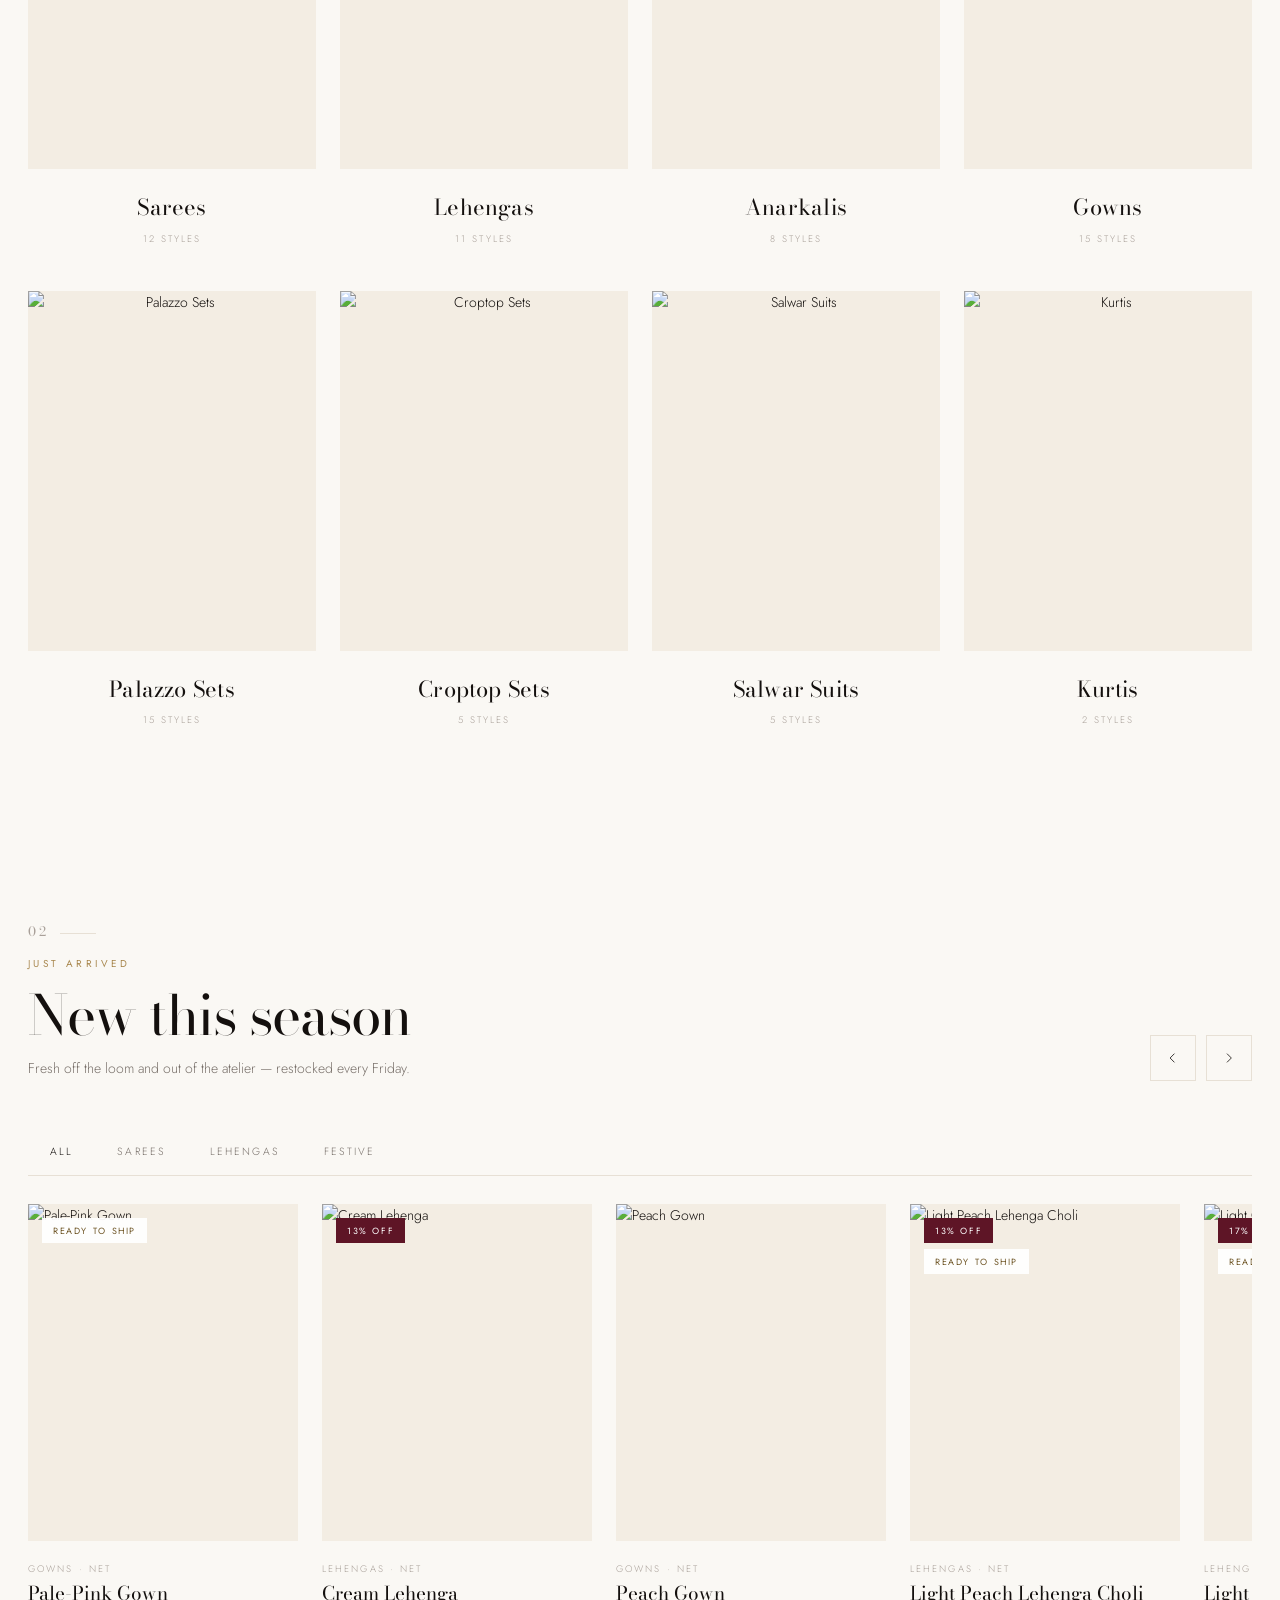
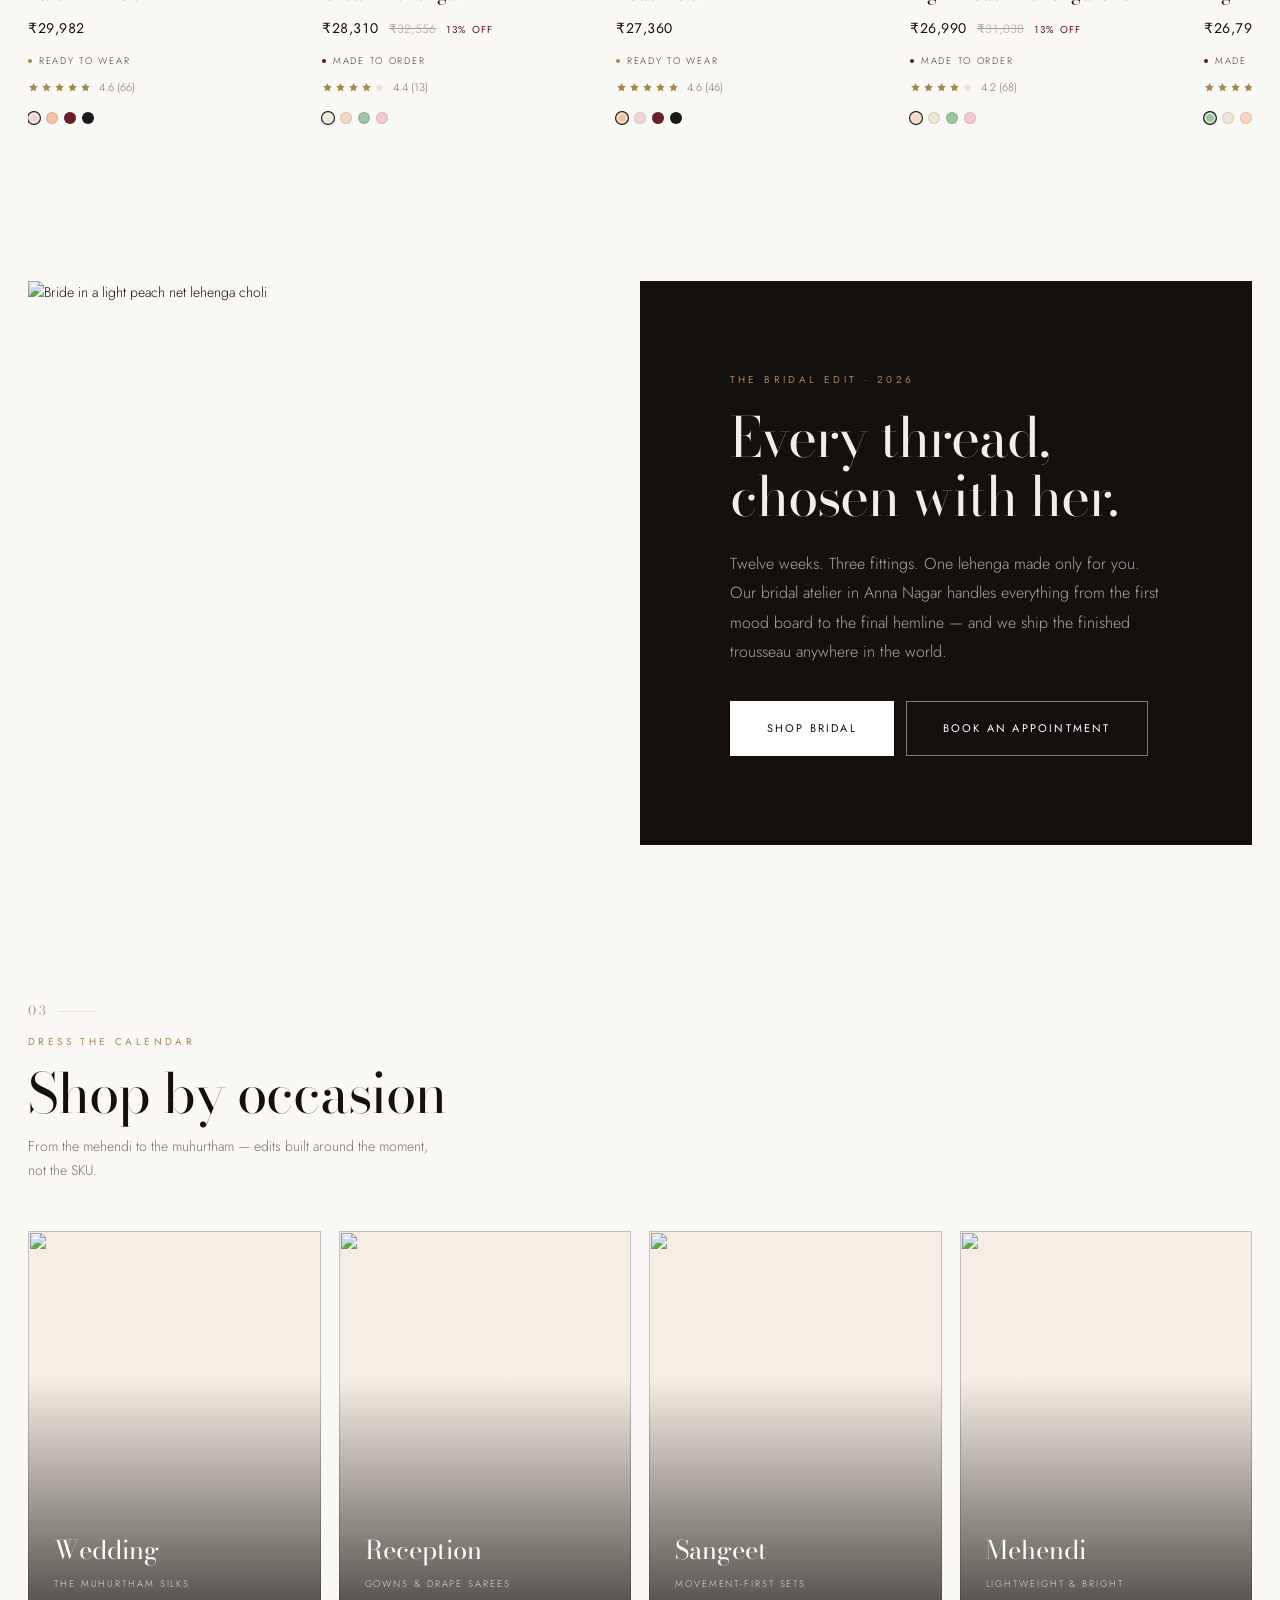
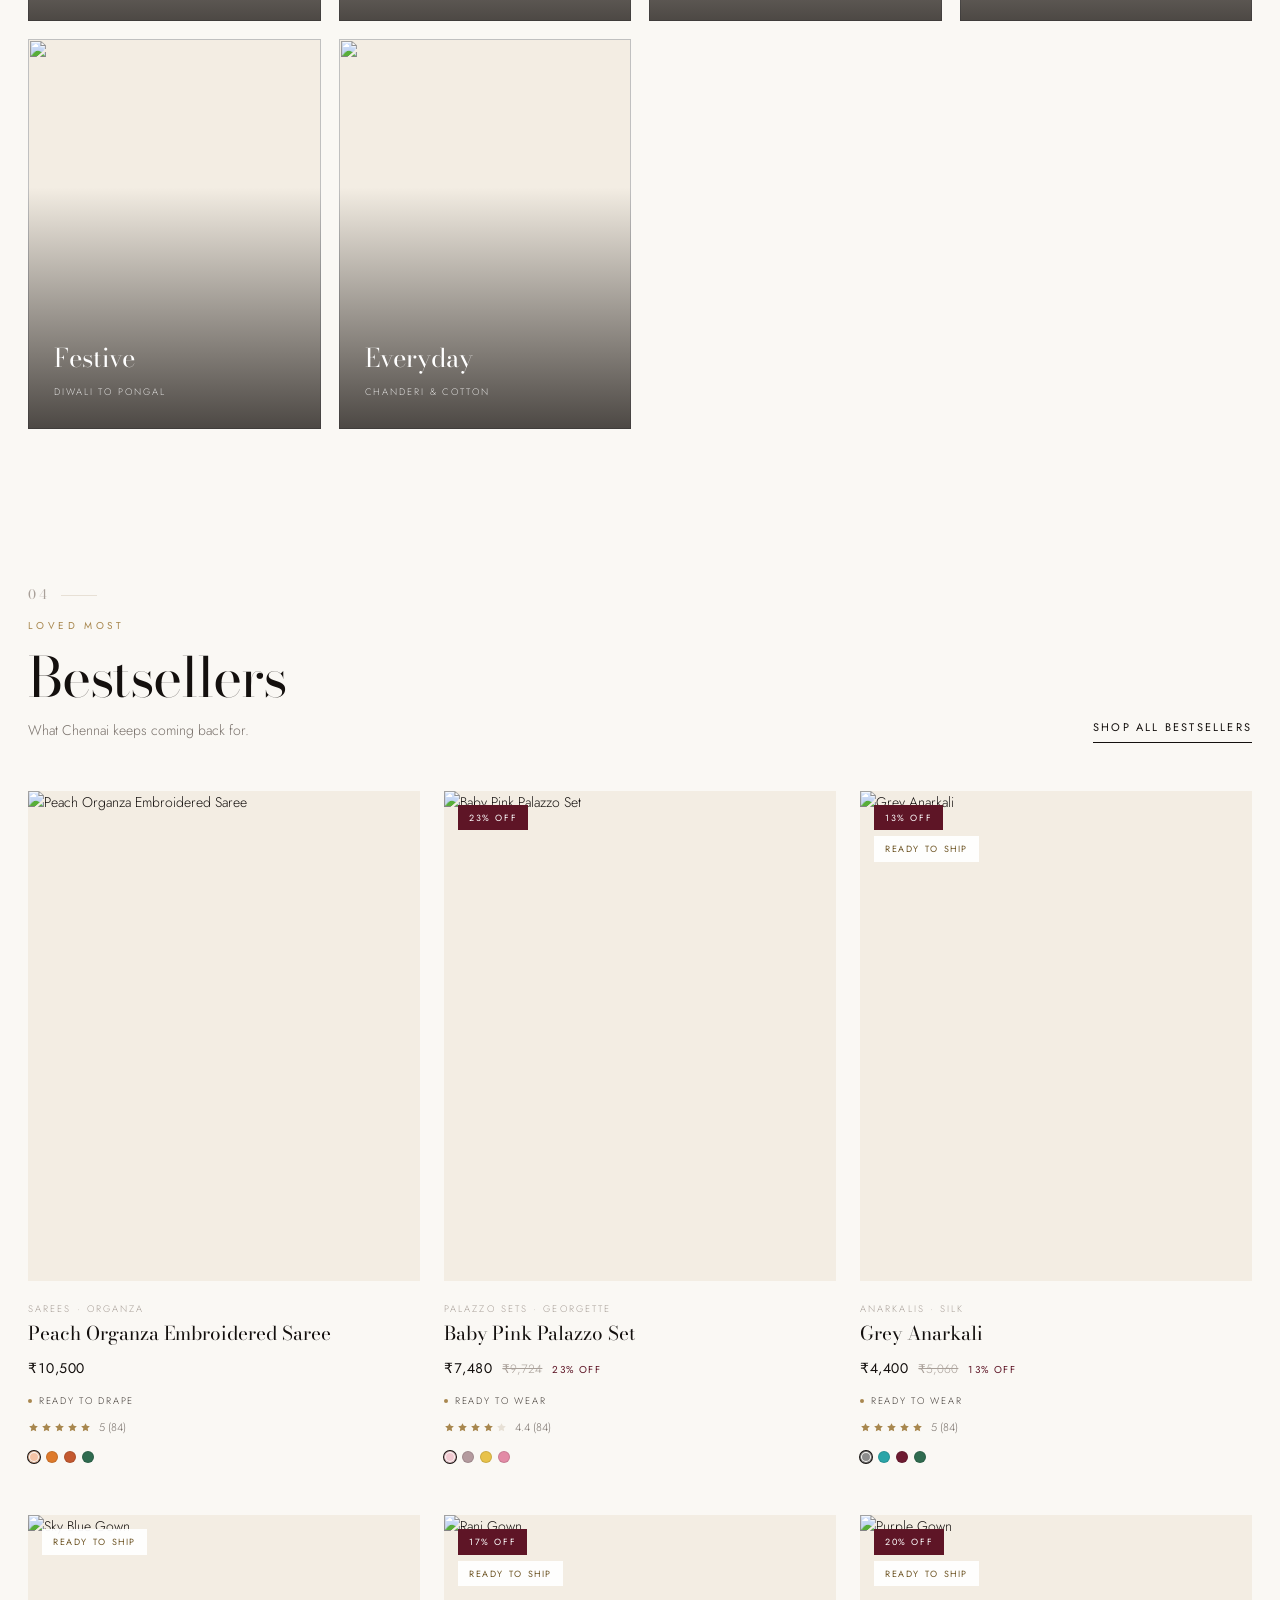
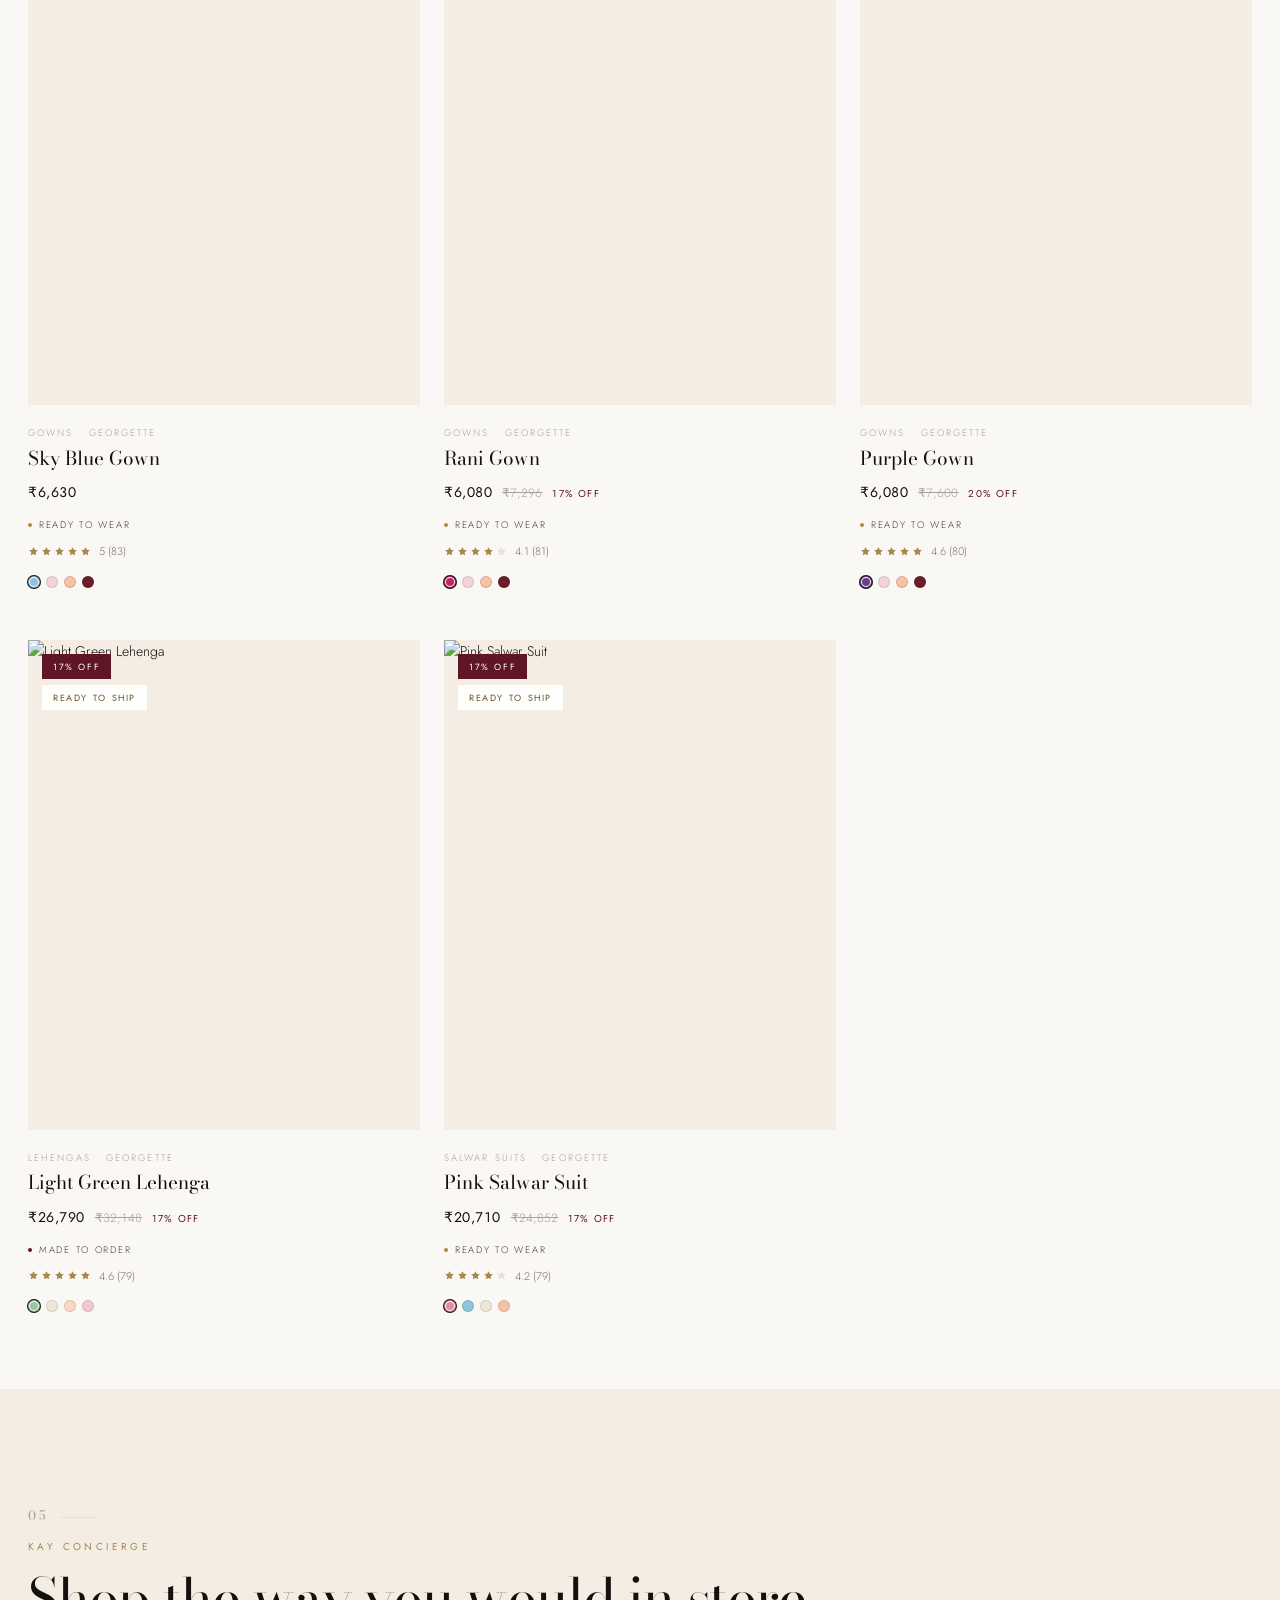
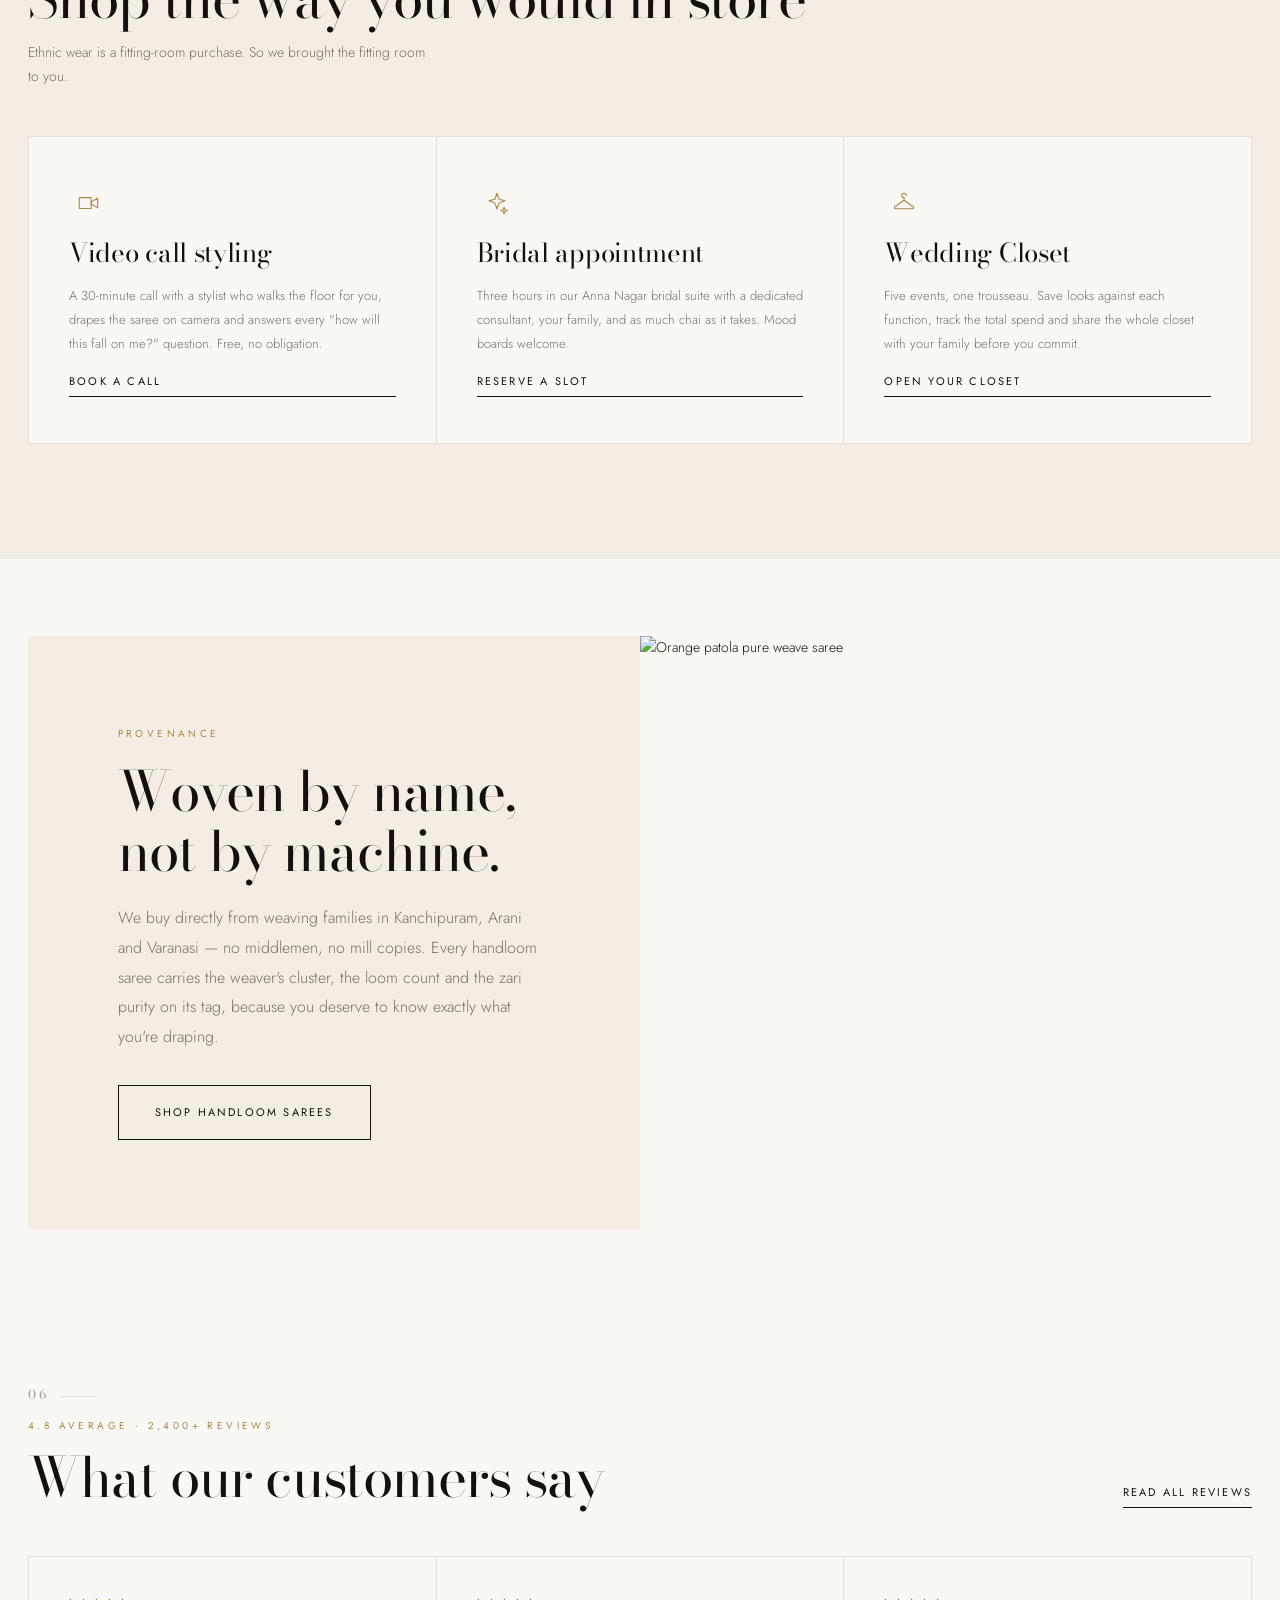
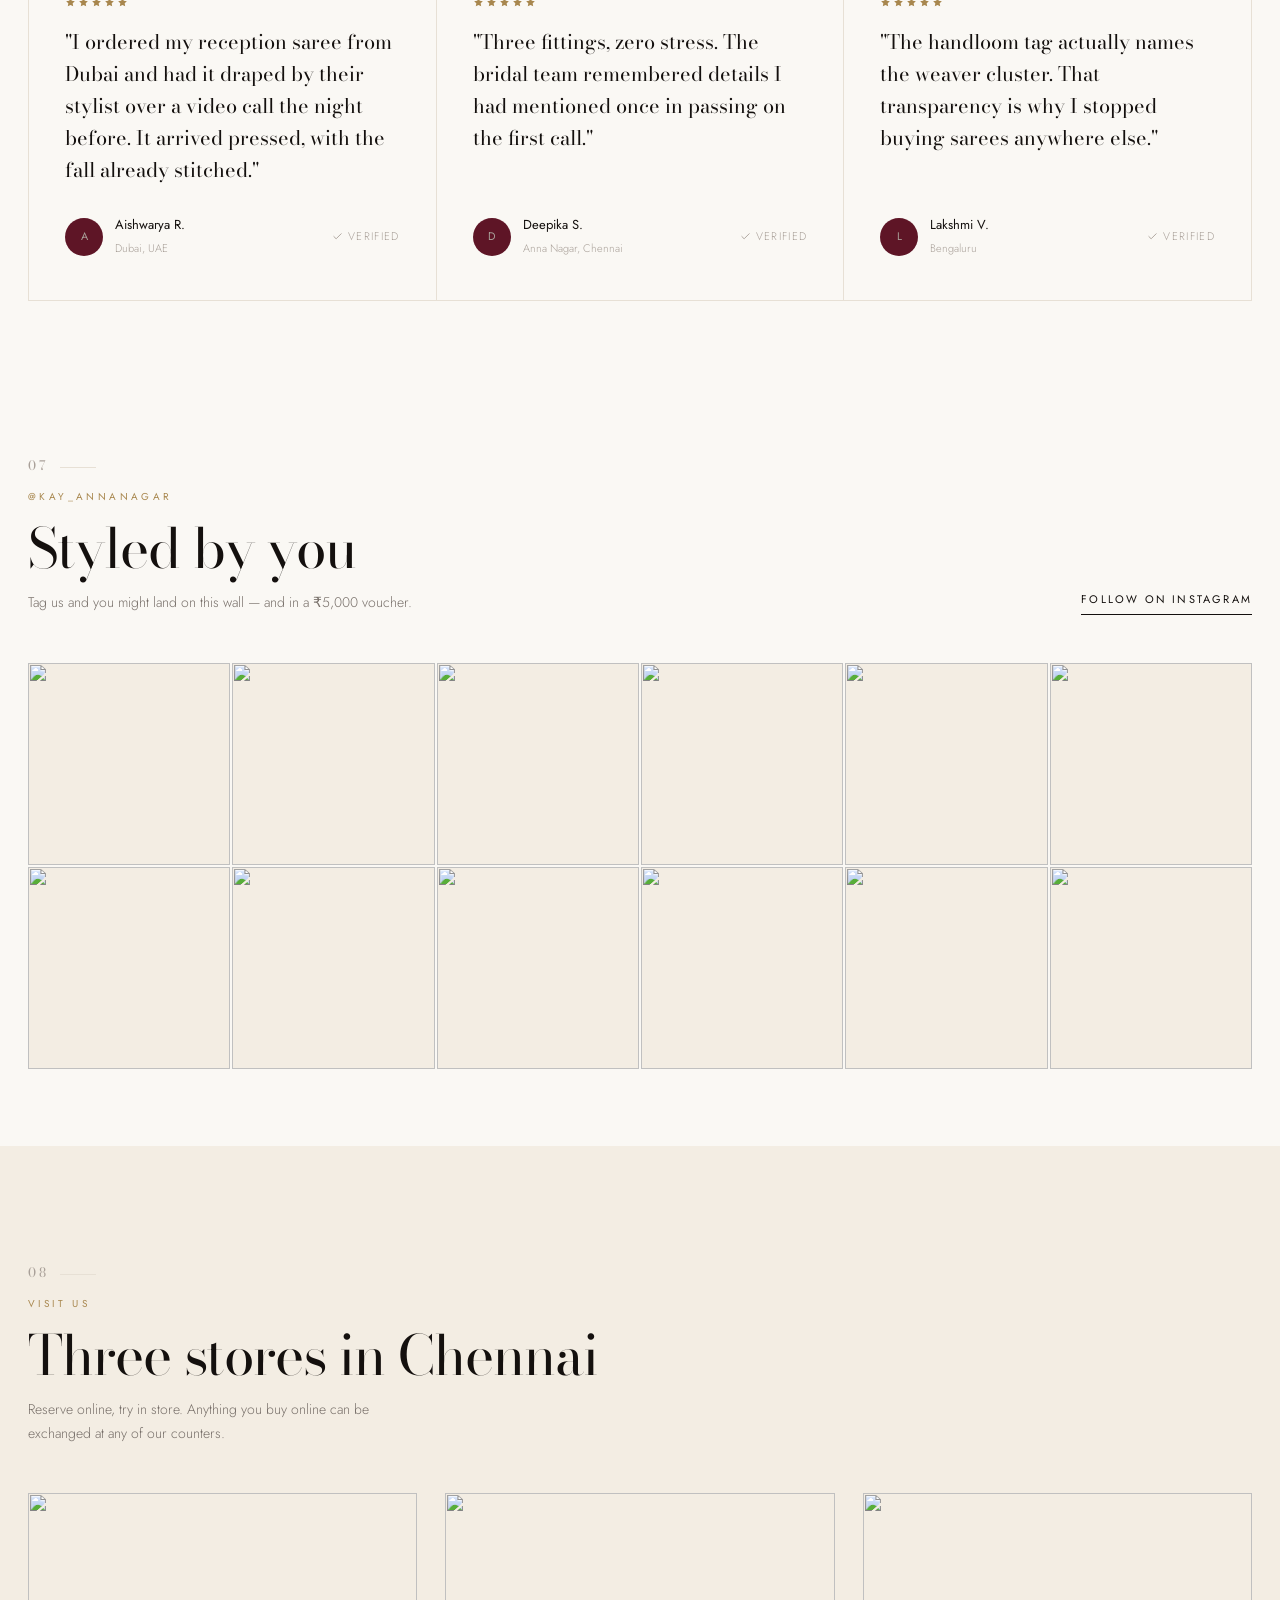
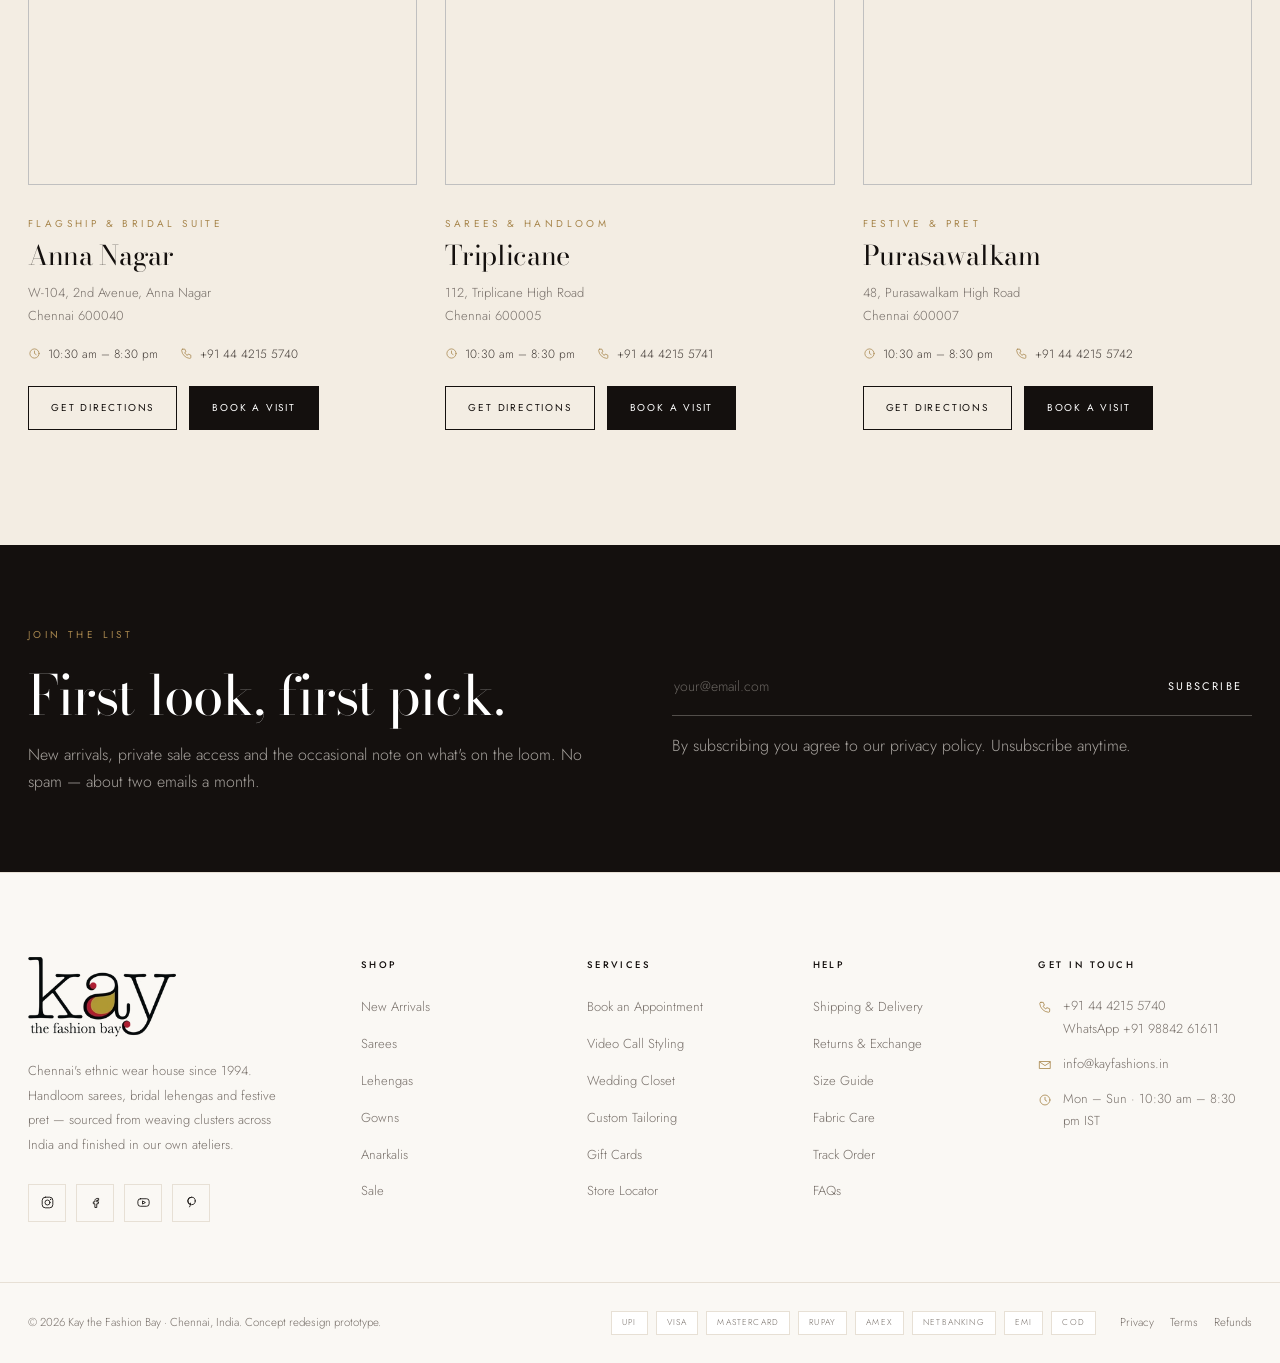
==== commit 764e5d20: "Recompose hero: bottom-left copy, smaller headline The copy was vertically centred with the roles st" ====
--- a/index.html
+++ b/index.html
@@ -44,6 +44,7 @@
     <!-- Headline is static markup, not JS-injected — it is the LCP element. -->
     <div class="hero-body"><div class="wrap">
       <div class="hero-copy">
+        <span class="hero-rule" aria-hidden="true"></span>
         <span class="eyebrow">The Bridal Edit · 2026</span>
         <h1>Made for the<br>morning she says yes.</h1>
         <p>Hand-finished lehengas from our Anna Nagar atelier, fitted over three appointments and shipped anywhere in the world.</p>
@@ -52,9 +53,8 @@
           <a class="btn btn--outline-light" href="appointments.html?mode=store">Book a fitting</a>
         </div>
       </div>
+      <span class="hero-scroll">Scroll</span>
     </div></div>
-
-    <span class="hero-scroll">Scroll</span>
 
     <!-- Role-based entry: in wedding wear, who you are in the wedding decides
          budget and formality far more than which category you browse. -->
--- a/assets/css/style.css
+++ b/assets/css/style.css
@@ -276,33 +276,50 @@
 
 /* ---------- Hero ---------- */
 .hero { position: relative; background: var(--deep); overflow: hidden; }
-.hero-media { position: relative; height: clamp(560px, 84vh, 880px); }
+
+/* Media is a background layer behind BOTH the copy and the roles strip, so the
+   copy can bottom-align in normal flow instead of dodging absolute siblings. */
+.hero-media { position: absolute; inset: 0; z-index: 0; }
 .hero-video {
   width: 100%; height: 100%; object-fit: cover; object-position: center;
   display: block; background: var(--deep);
 }
-/* Scrim: keeps the headline legible over a moving image, weighted to the left
-   where the copy sits and where this footage happens to be emptiest. */
 .hero-media::after {
   content: ""; position: absolute; inset: 0; pointer-events: none;
-  background: linear-gradient(100deg, rgba(16,12,10,.82) 0%, rgba(16,12,10,.5) 44%, rgba(16,12,10,.1) 100%);
-}
-.hero-body { position: absolute; inset: 0; z-index: 2; display: flex; align-items: center; pointer-events: none; }
-.hero-body .wrap { width: 100%; }
-.hero-copy { max-width: 680px; color: #fff; pointer-events: auto; }
-.hero-copy .eyebrow { color: var(--gold); }
-.hero-copy h1 { color: #fff; margin: 22px 0 22px; font-size: clamp(34px, 4.3vw, 60px); line-height: 1.08; letter-spacing: -.02em; }
-.hero-copy p { font-size: var(--fs-md); color: rgba(255,255,255,.82); max-width: 42ch; line-height: 1.85; font-weight: 300; }
-.hero-cta { display: flex; flex-wrap: wrap; gap: 14px; margin-top: 38px; }
+  background:
+    linear-gradient(to top, rgba(14,10,9,.86) 0%, rgba(14,10,9,.34) 42%, rgba(14,10,9,0) 70%),
+    linear-gradient(100deg, rgba(14,10,9,.72) 0%, rgba(14,10,9,.3) 46%, rgba(14,10,9,0) 82%);
+}
+
+/* Bottom-left: the copy settles on the floor of the frame rather than floating
+   in the middle of it — the standard fashion-house hero composition. */
+.hero-body {
+  position: relative; z-index: 2;
+  min-height: clamp(560px, 84vh, 880px);
+  display: flex; align-items: flex-end;
+  padding-bottom: clamp(52px, 7vh, 92px);
+}
+.hero-body .wrap { width: 100%; position: relative; }
+.hero-copy { max-width: 540px; color: #fff; }
+
+.hero-rule { display: block; width: 54px; height: 1px; background: var(--gold); margin-bottom: 26px; opacity: .9; }
+.hero-copy .eyebrow { color: var(--gold); font-size: 9.5px; letter-spacing: .4em; }
+.hero-copy h1 {
+  color: #fff; margin: 20px 0 20px;
+  font-size: clamp(29px, 3.1vw, 46px); line-height: 1.14; letter-spacing: -.012em; font-weight: 400;
+}
+.hero-copy p { font-size: 14.5px; color: rgba(255,255,255,.74); max-width: 40ch; line-height: 1.85; font-weight: 300; }
+.hero-cta { display: flex; flex-wrap: wrap; gap: 12px; margin-top: 34px; }
+
 .hero-scroll {
-  position: absolute; right: var(--gut); bottom: 110px; z-index: 3; color: rgba(255,255,255,.6);
-  font-size: 9.5px; letter-spacing: .26em; text-transform: uppercase;
+  position: absolute; right: 0; bottom: 6px; color: rgba(255,255,255,.5);
+  font-size: 9px; letter-spacing: .3em; text-transform: uppercase;
   display: flex; align-items: center; gap: 12px;
 }
-.hero-scroll::after { content: ""; width: 52px; height: 1px; background: currentColor; }
+.hero-scroll::after { content: ""; width: 46px; height: 1px; background: currentColor; }
 
 /* Role-based entry strip, layered on the hero foot */
-.roles { position: absolute; left: 0; right: 0; bottom: 0; z-index: 3; display: grid; grid-template-columns: repeat(3, 1fr); border-top: 1px solid rgba(255,255,255,.16); }
+.roles { position: relative; z-index: 3; display: grid; grid-template-columns: repeat(3, 1fr); border-top: 1px solid rgba(255,255,255,.16); }
 .role {
   padding: 22px 28px; color: #fff; display: flex; align-items: center; justify-content: space-between; gap: 14px;
   background: rgba(16,12,10,.34); backdrop-filter: blur(8px); transition: background .5s var(--ease);
@@ -1084,7 +1101,7 @@
   .svc-grid, .rev-grid, .store-grid { grid-template-columns: 1fr 1fr; }
   .rev-grid > :nth-child(3) { display: none; }
   .roles { grid-template-columns: 1fr 1fr; }
-  .role:nth-child(3) { display: none; }
+  .role:nth-child(3) { grid-column: 1 / -1; border-left: none; border-top: 1px solid rgba(255,255,255,.16); }
   .events { grid-template-columns: repeat(2, 1fr); }
   .closet-stats { grid-template-columns: repeat(2, 1fr); }
   .appt-modes { grid-template-columns: 1fr; }
@@ -1112,11 +1129,12 @@
   .rev-grid > :nth-child(3) { display: block; }
   .ugc { grid-template-columns: repeat(3, 1fr); }
   .section-head { flex-direction: column; align-items: flex-start; gap: 18px; margin-bottom: 32px; }
-  .hero-media { height: 78vh; min-height: 540px; }
+  .hero-body { min-height: 72vh; }
   .hero-scroll { display: none; }
   .roles { grid-template-columns: 1fr; }
   .role { padding: 15px 18px; }
-  .role:nth-child(3) { display: flex; }
+  .role + .role { border-left: none; border-top: 1px solid rgba(255,255,255,.16); }
+  .role:nth-child(3) { grid-column: auto; }
   .rv-summary { grid-template-columns: 1fr; gap: 30px; padding: 28px; text-align: center; }
   .footer-top { grid-template-columns: 1fr 1fr; gap: 34px; padding-block: 52px 38px; }
   .footer-brand { grid-column: 1 / -1; }
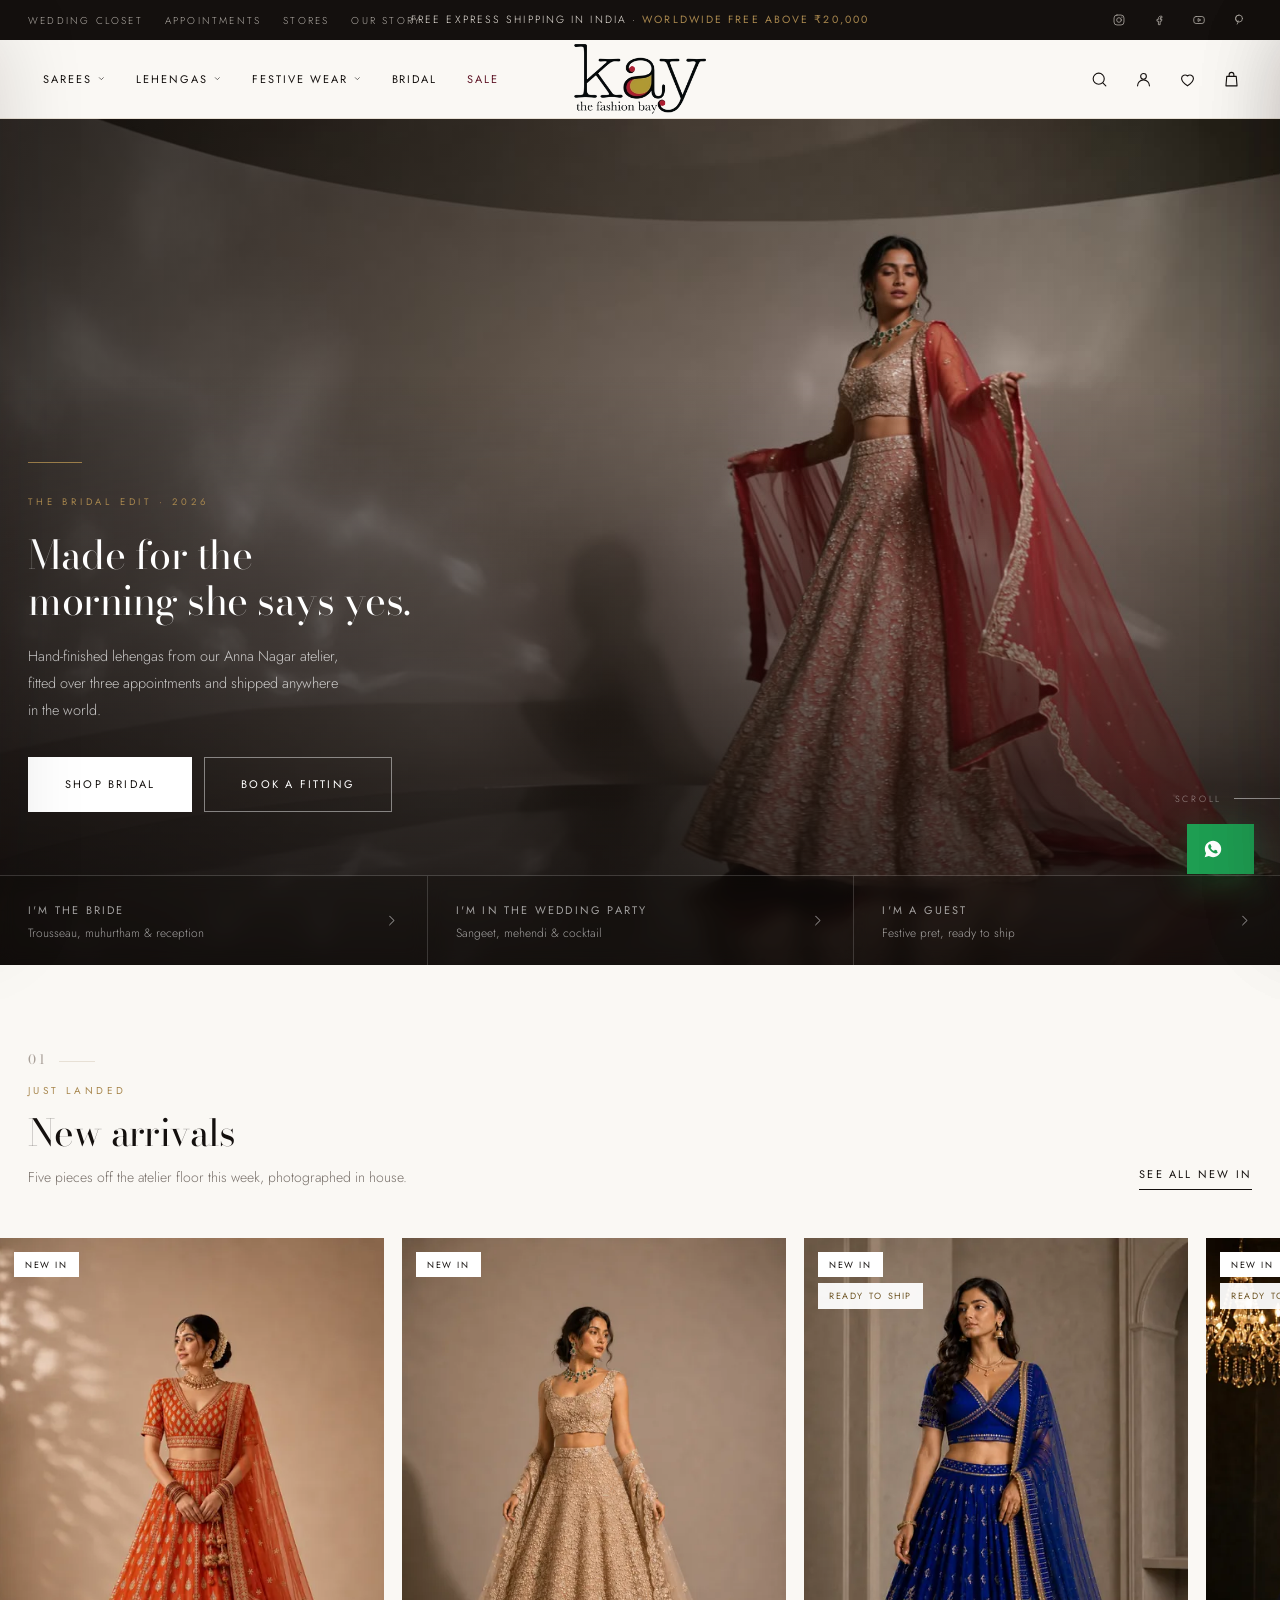
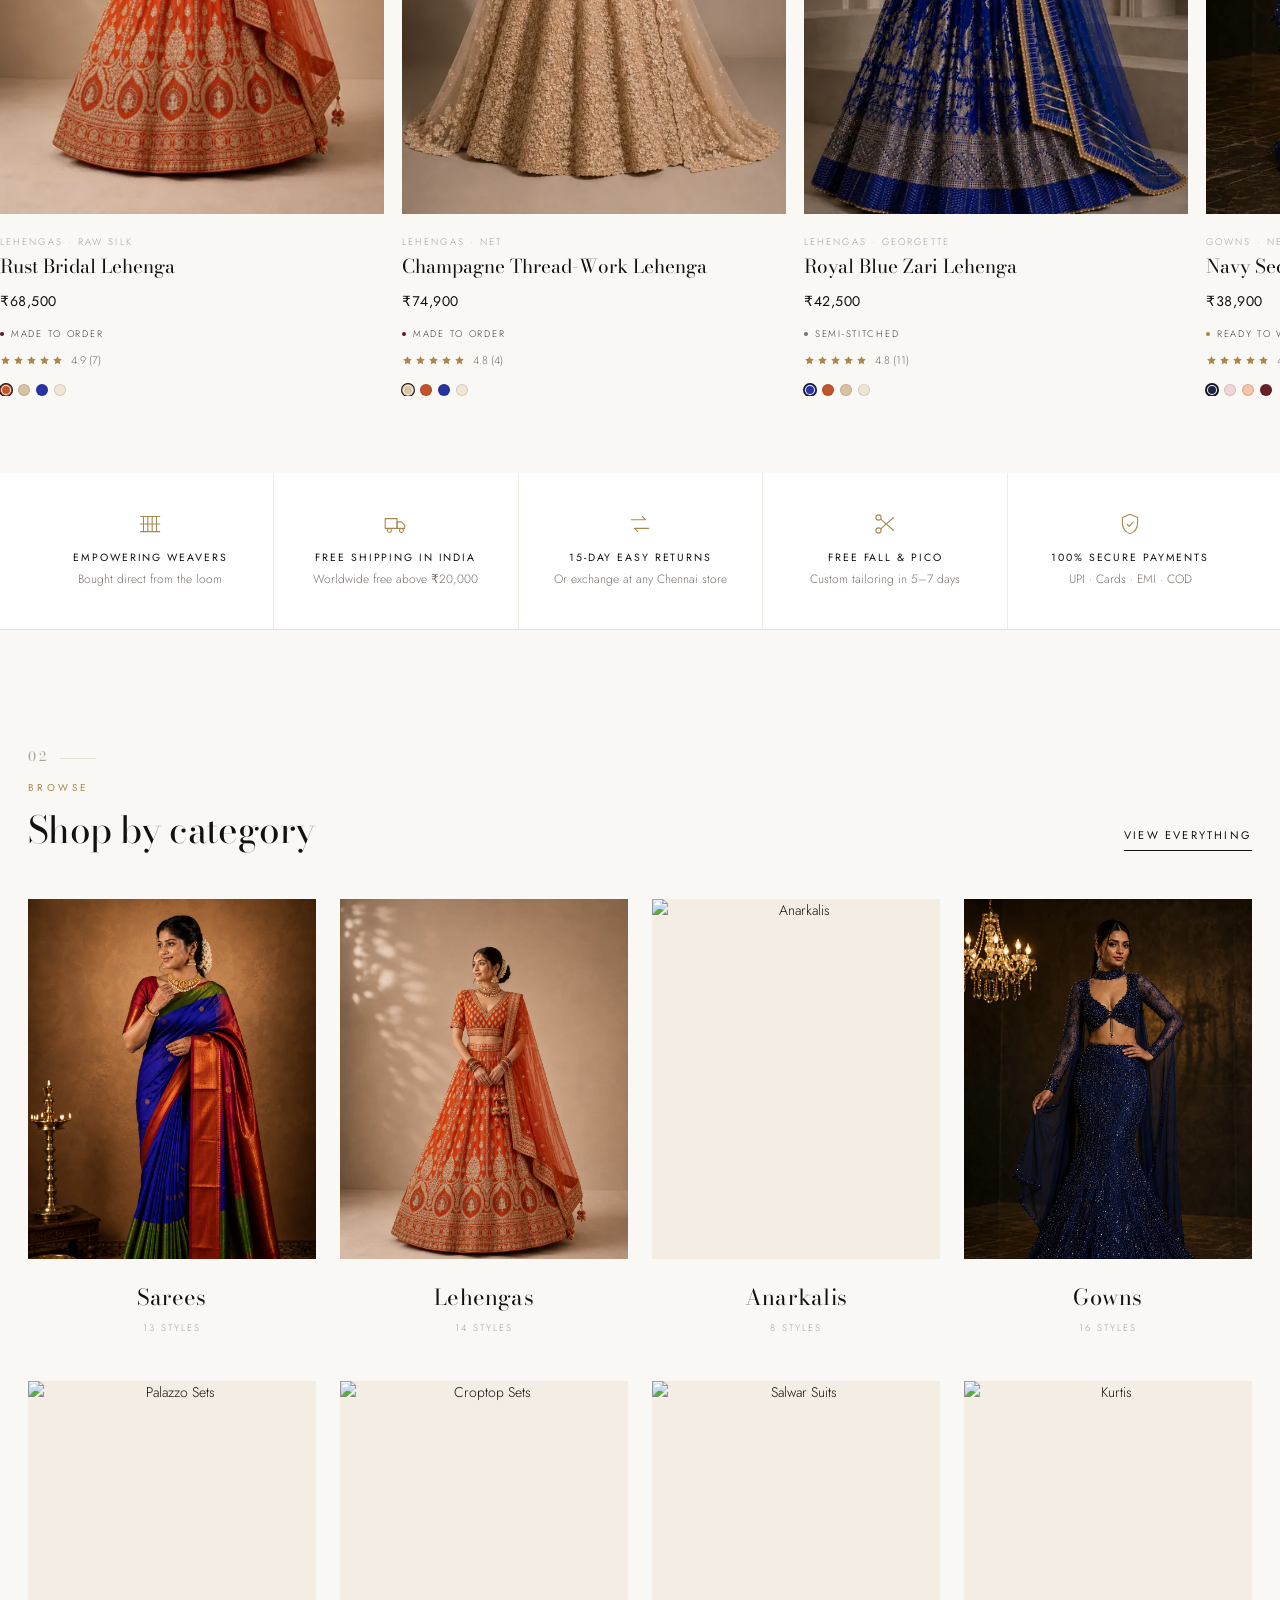
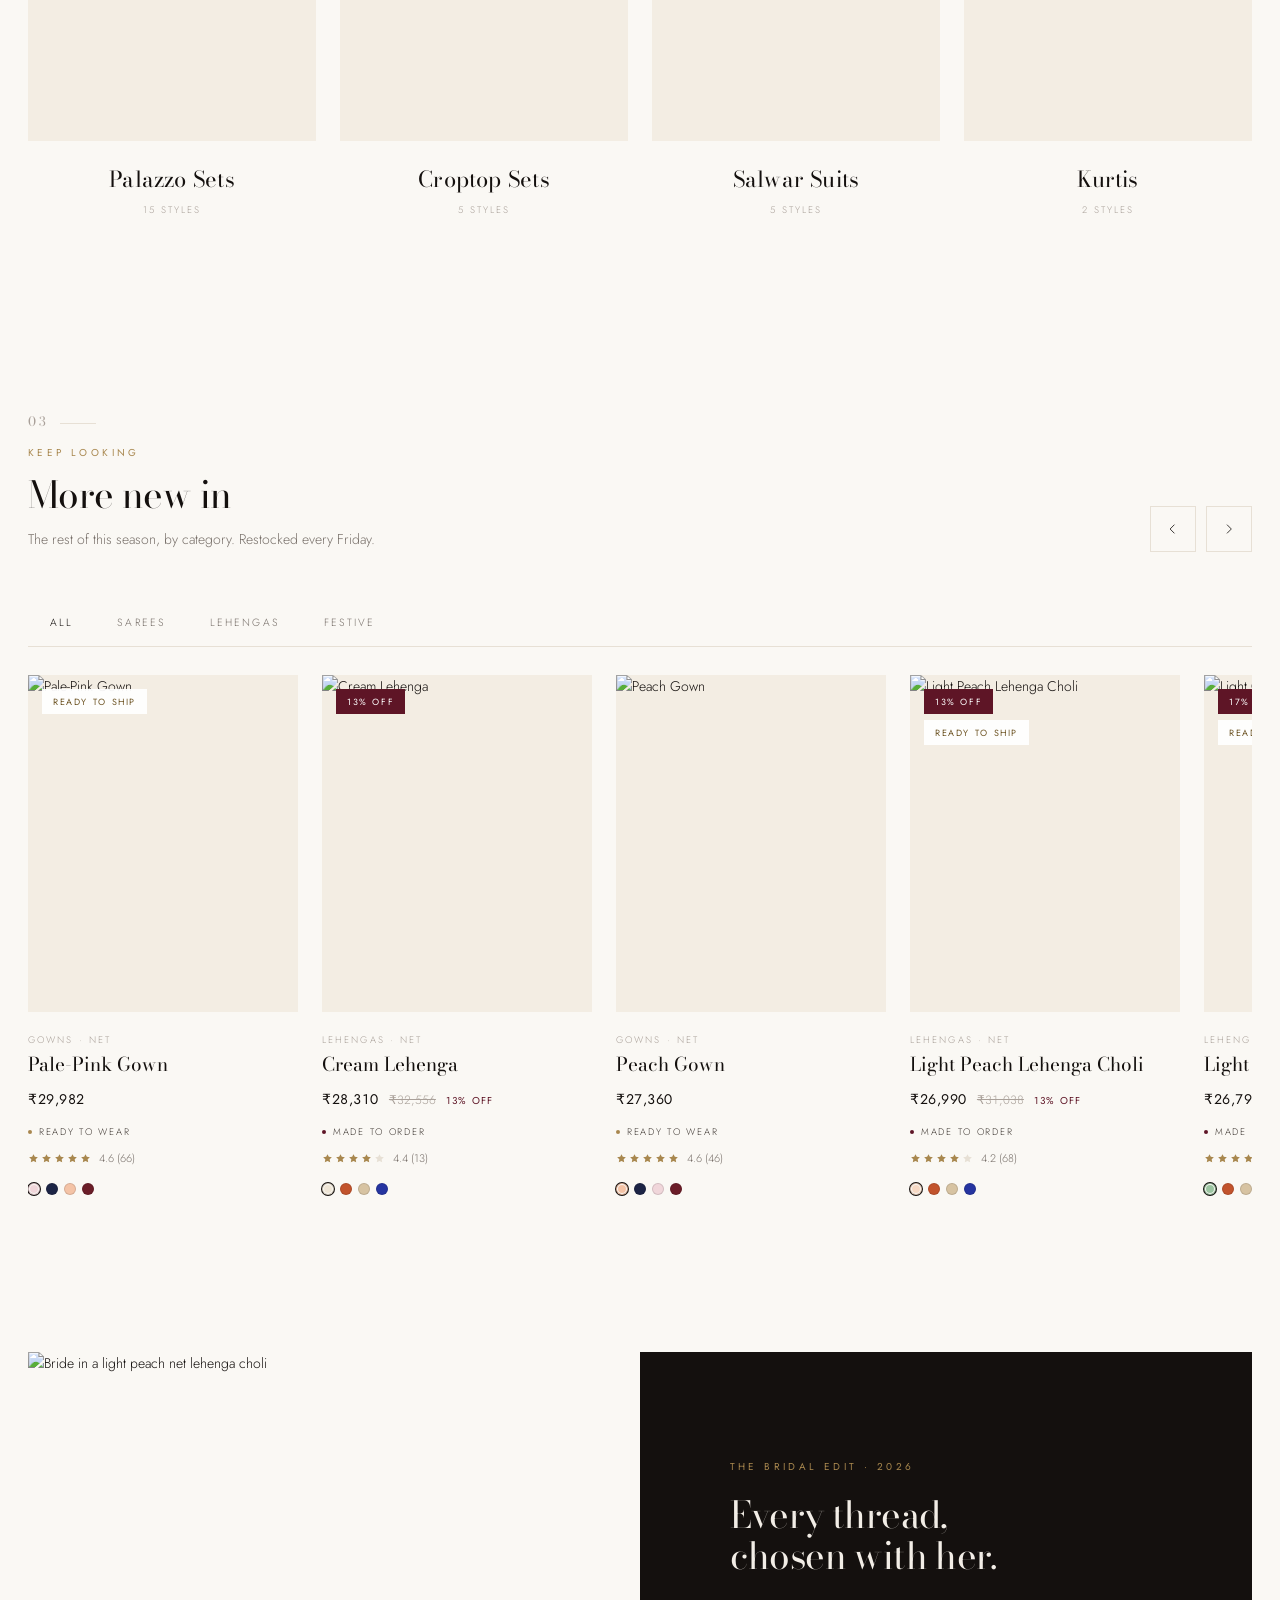
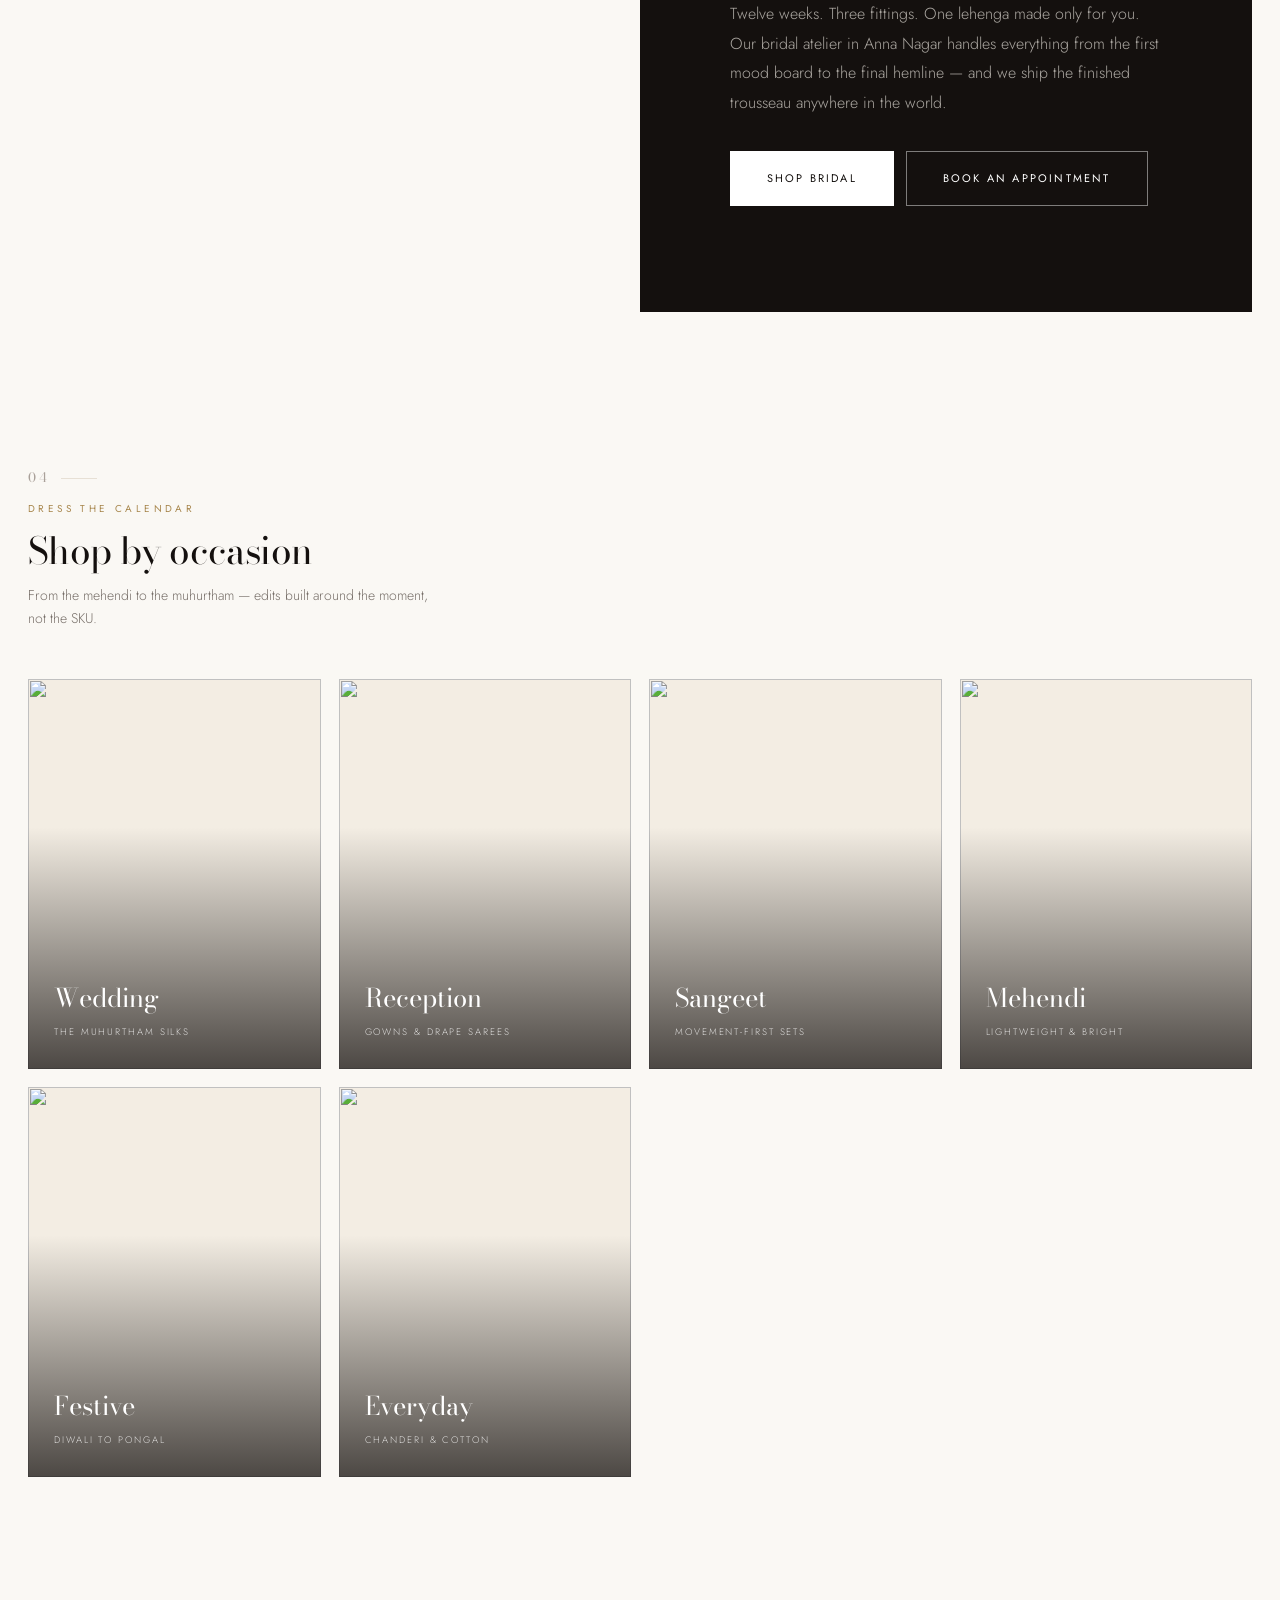
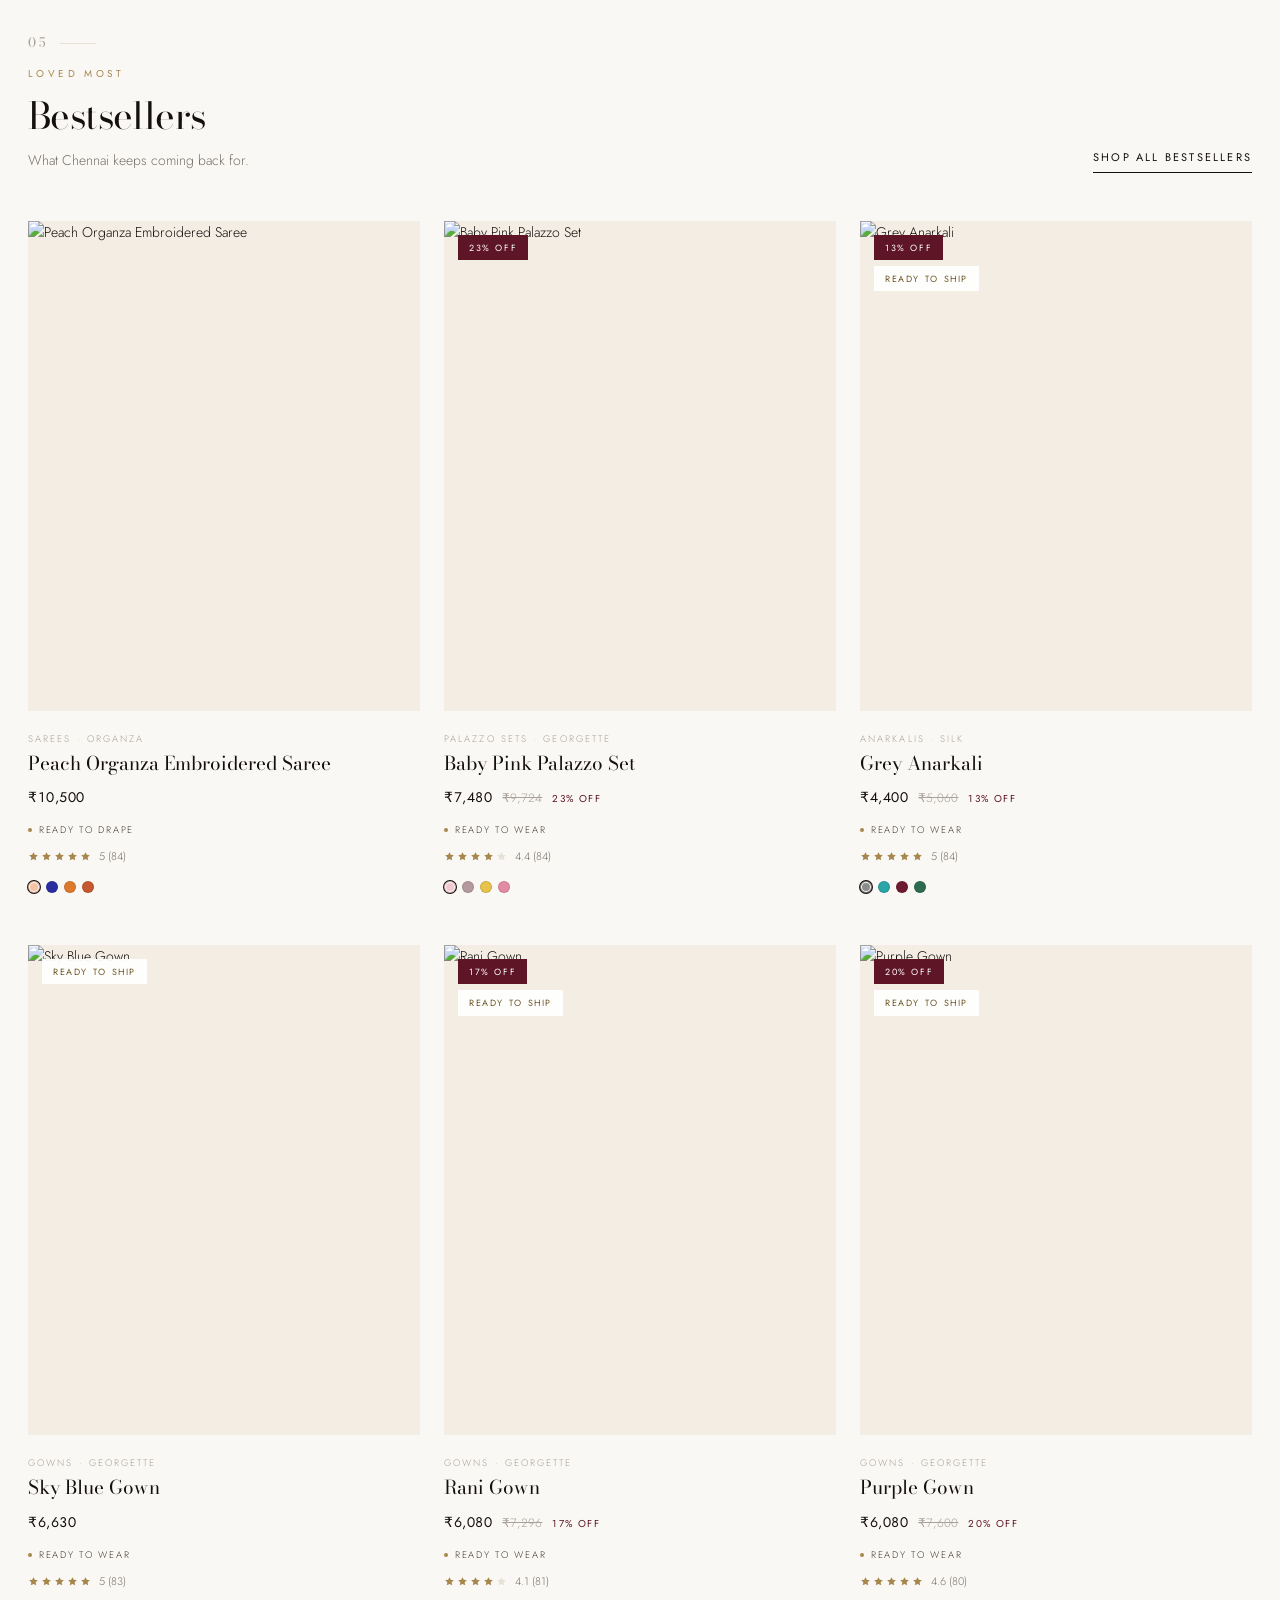
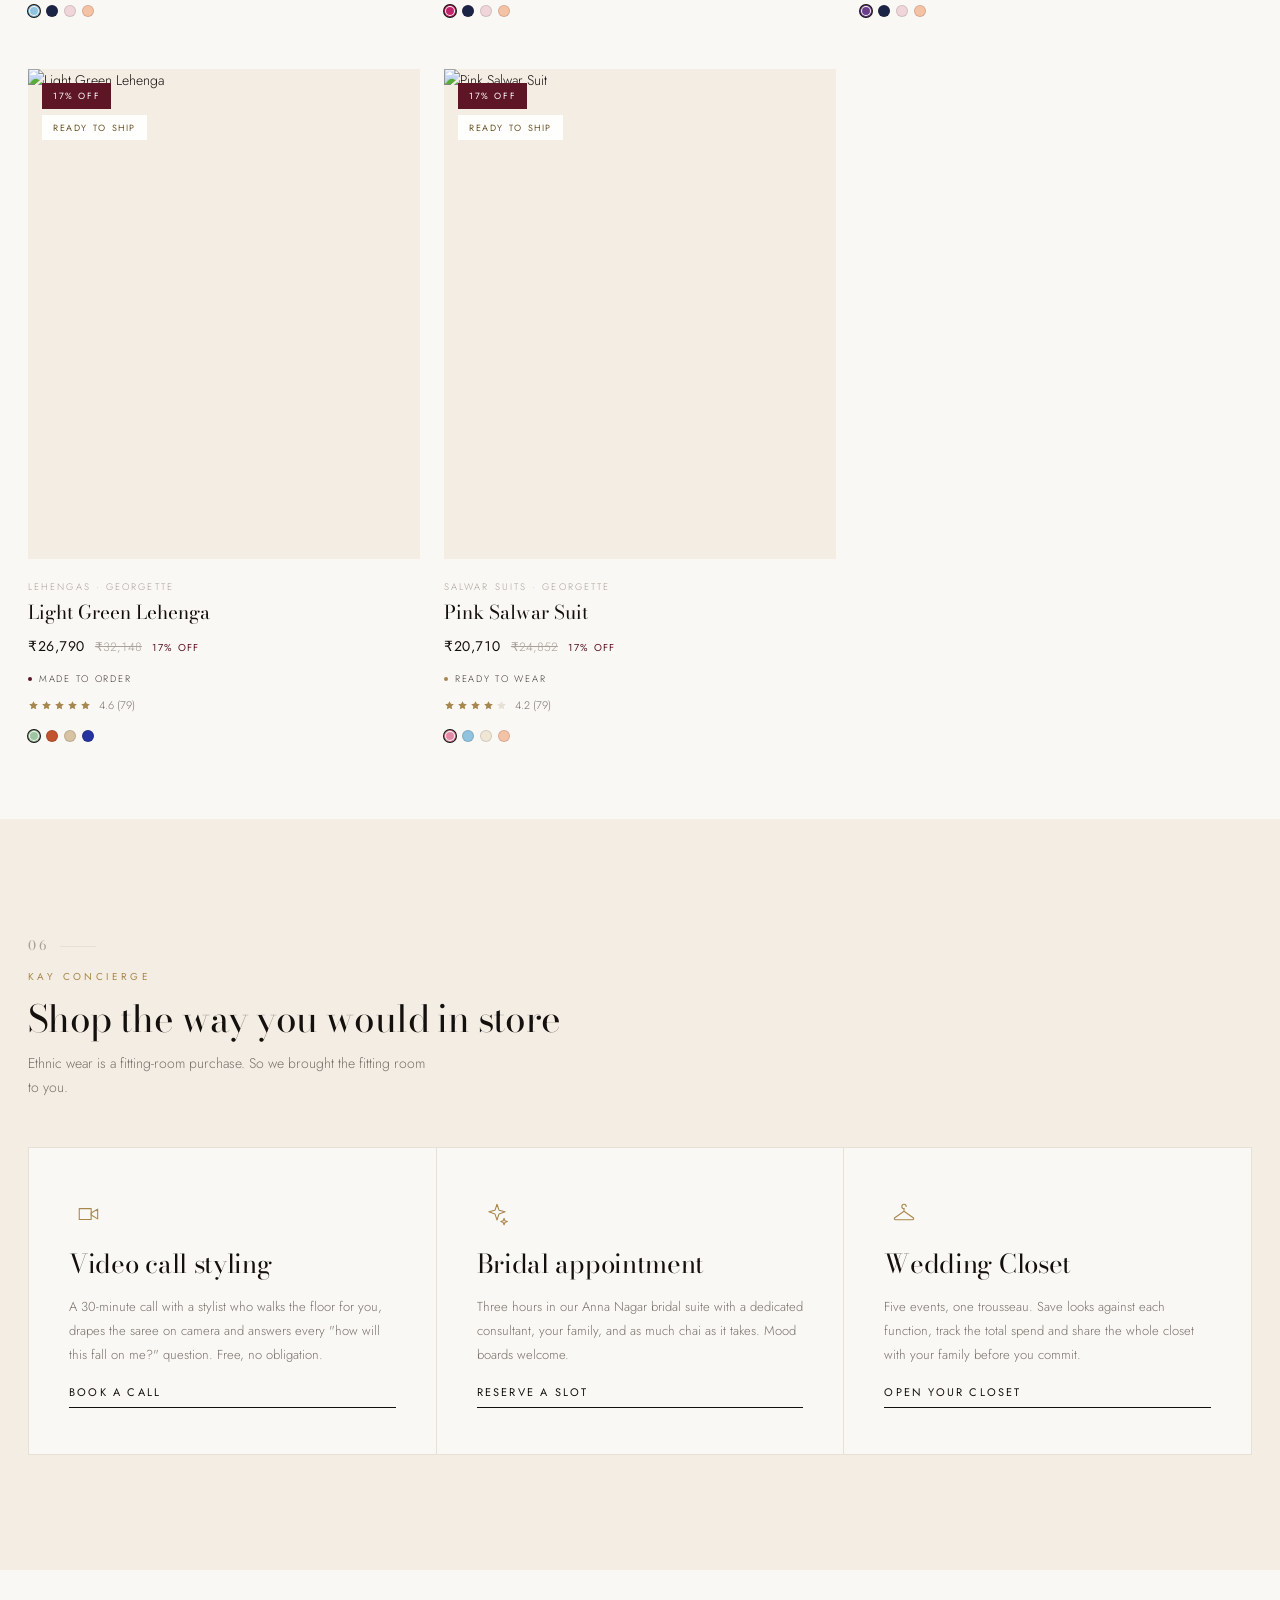
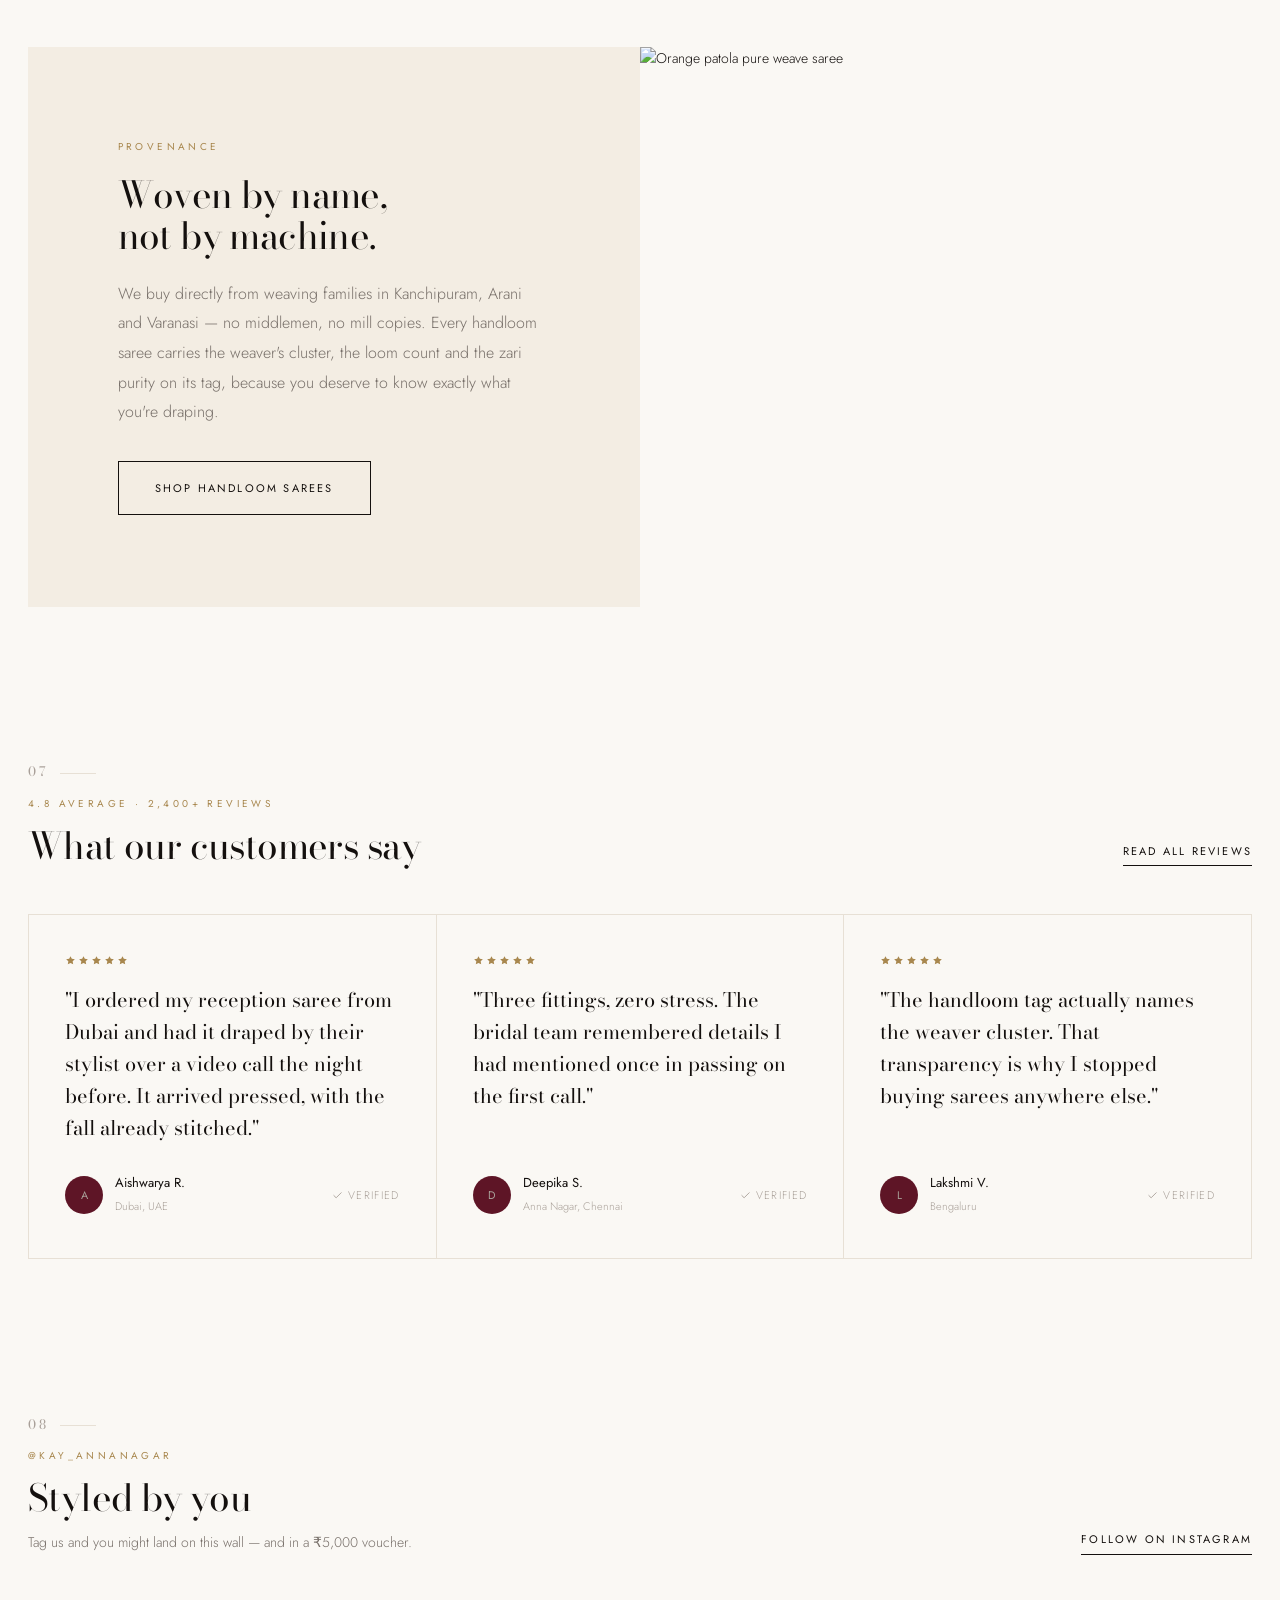
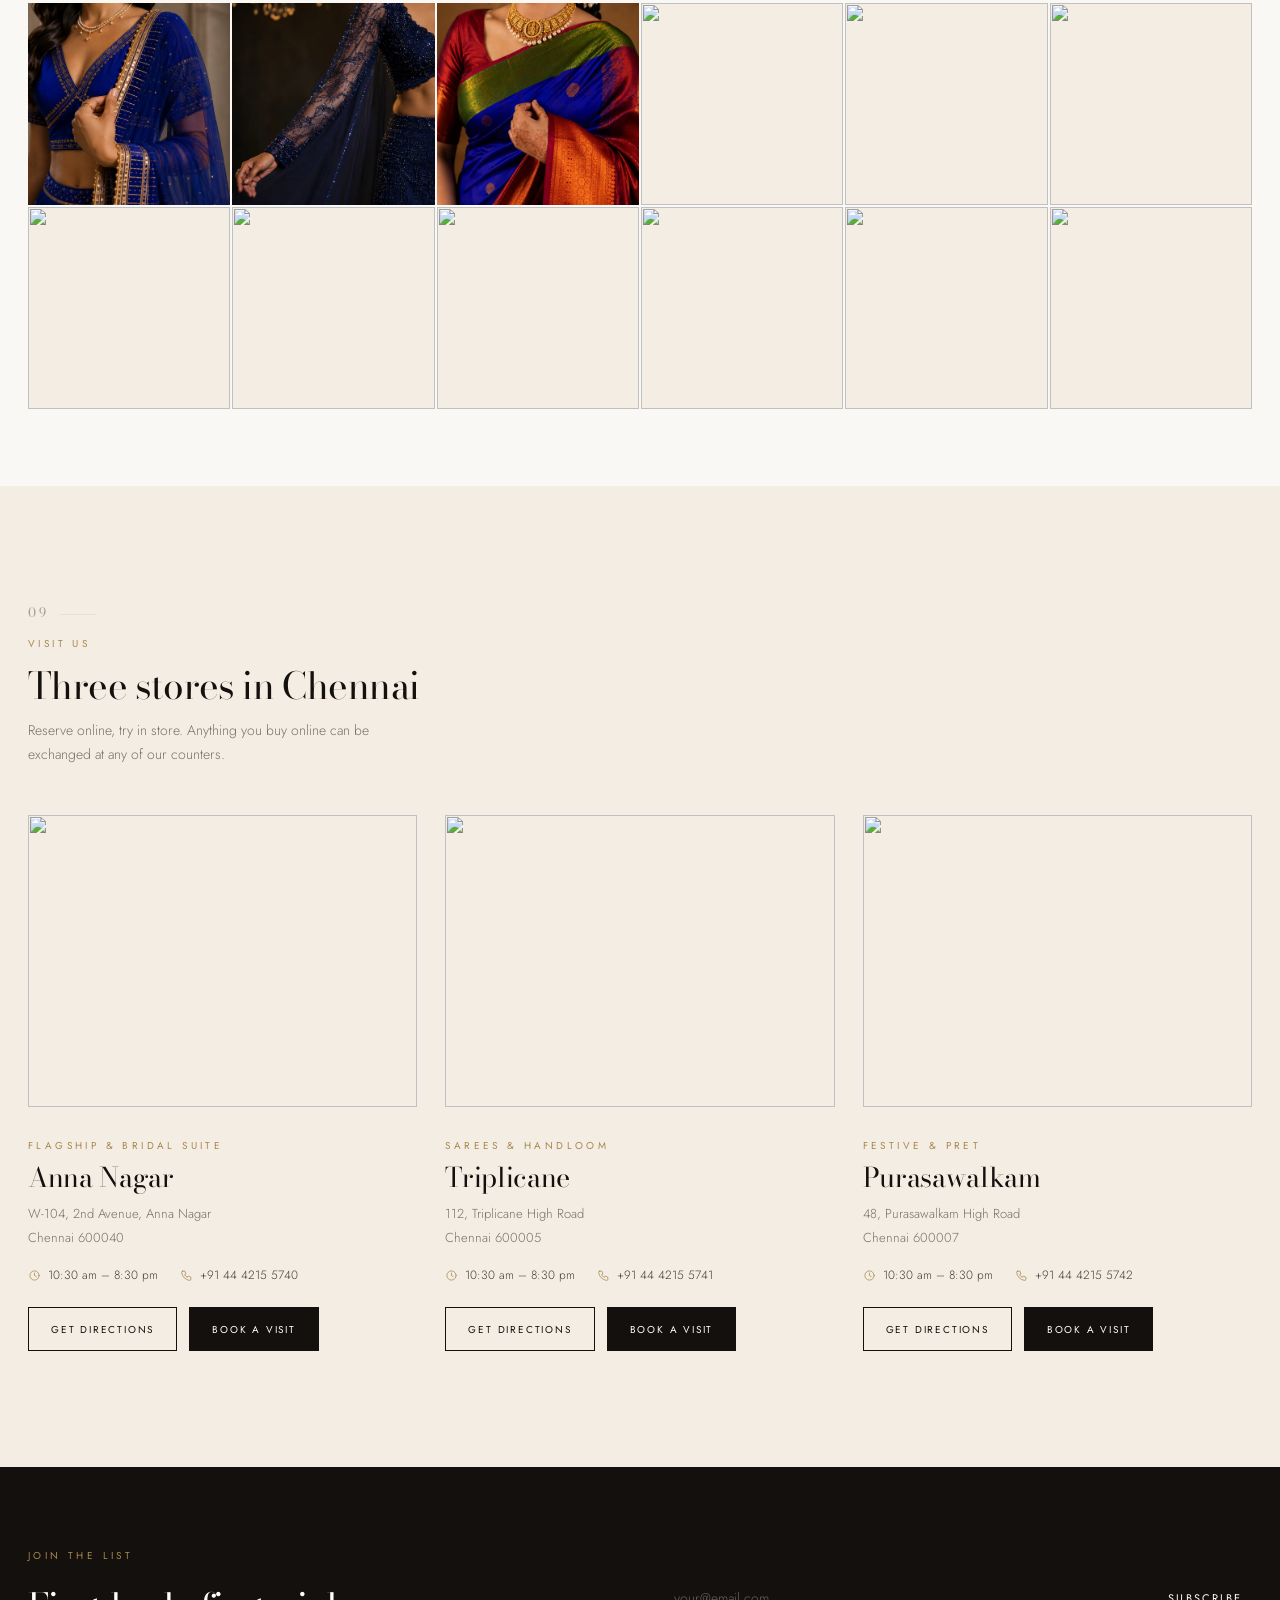
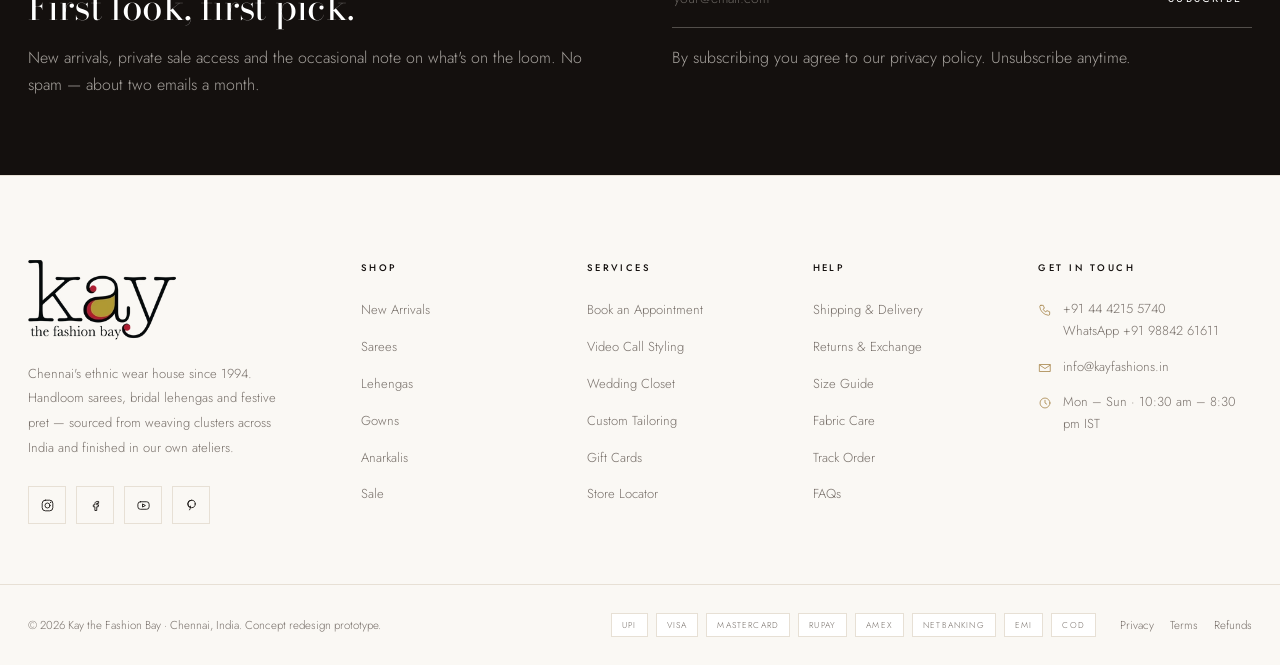
==== commit 4669faa8: "Add the house shoot as New Arrivals, and fix the responsive product page Two things, because the sec" ====
--- a/index.html
+++ b/index.html
@@ -61,6 +61,20 @@
     <div class="roles" id="roles"></div>
   </section>
 
+  <!-- ════════ NEW ARRIVALS ════════
+       First content section on the page. These are the house's own shots, and
+       they lead — everything below is catalogue. -->
+  <section class="section-tight newin-sec">
+    <div class="wrap">
+      <div class="section-head rv">
+        <div><span class="sec-no">01</span><span class="eyebrow">Just landed</span><h2 class="d2">New arrivals</h2>
+          <p>Five pieces off the atelier floor this week, photographed in house.</p></div>
+        <a class="link-u" href="collection.html?sort=new">See all new in</a>
+      </div>
+      <div class="newin rv" id="newin"></div>
+    </div>
+  </section>
+
   <!-- ════════ USP ════════ -->
   <section class="usp">
     <div class="wrap"><div class="usp-grid" id="uspGrid"></div></div>
@@ -70,7 +84,7 @@
   <section class="section">
     <div class="wrap">
       <div class="section-head rv">
-        <div><span class="sec-no">01</span><span class="eyebrow">Browse</span><h2 class="d2">Shop by category</h2></div>
+        <div><span class="sec-no">02</span><span class="eyebrow">Browse</span><h2 class="d2">Shop by category</h2></div>
         <a class="link-u" href="collection.html">View everything</a>
       </div>
       <div class="cats rv" id="cats"></div>
@@ -81,8 +95,8 @@
   <section class="section-tight">
     <div class="wrap">
       <div class="section-head rv">
-        <div><span class="sec-no">02</span><span class="eyebrow">Just arrived</span><h2 class="d2">New this season</h2>
-          <p>Fresh off the loom and out of the atelier — restocked every Friday.</p></div>
+        <div><span class="sec-no">03</span><span class="eyebrow">Keep looking</span><h2 class="d2">More new in</h2>
+          <p>The rest of this season, by category. Restocked every Friday.</p></div>
         <div class="rail-nav">
           <button class="rail-btn" data-rail="-1" aria-label="Previous"><svg viewBox="0 0 24 24"><path d="M14 5l-7 7 7 7"/></svg></button>
           <button class="rail-btn" data-rail="1" aria-label="Next"><svg viewBox="0 0 24 24"><path d="M9 5l7 7-7 7"/></svg></button>
@@ -117,7 +131,7 @@
   <section class="section-tight">
     <div class="wrap">
       <div class="section-head rv">
-        <div><span class="sec-no">03</span><span class="eyebrow">Dress the calendar</span><h2 class="d2">Shop by occasion</h2>
+        <div><span class="sec-no">04</span><span class="eyebrow">Dress the calendar</span><h2 class="d2">Shop by occasion</h2>
           <p>From the mehendi to the muhurtham — edits built around the moment, not the SKU.</p></div>
       </div>
       <div class="cat-grid rv" id="occasions"></div>
@@ -128,7 +142,7 @@
   <section class="section-tight">
     <div class="wrap">
       <div class="section-head rv">
-        <div><span class="sec-no">04</span><span class="eyebrow">Loved most</span><h2 class="d2">Bestsellers</h2>
+        <div><span class="sec-no">05</span><span class="eyebrow">Loved most</span><h2 class="d2">Bestsellers</h2>
           <p>What Chennai keeps coming back for.</p></div>
         <a class="link-u" href="collection.html?sort=popular">Shop all bestsellers</a>
       </div>
@@ -140,7 +154,7 @@
   <section class="section" id="concierge" style="background:var(--sand)">
     <div class="wrap">
       <div class="section-head rv">
-        <div><span class="sec-no">05</span><span class="eyebrow">Kay Concierge</span><h2 class="d2">Shop the way you would in store</h2>
+        <div><span class="sec-no">06</span><span class="eyebrow">Kay Concierge</span><h2 class="d2">Shop the way you would in store</h2>
           <p>Ethnic wear is a fitting-room purchase. So we brought the fitting room to you.</p></div>
       </div>
       <div class="svc-grid rv" id="services"></div>
@@ -170,7 +184,7 @@
   <section class="section-tight">
     <div class="wrap">
       <div class="section-head rv">
-        <div><span class="sec-no">06</span><span class="eyebrow">4.8 average · 2,400+ reviews</span><h2 class="d2">What our customers say</h2></div>
+        <div><span class="sec-no">07</span><span class="eyebrow">4.8 average · 2,400+ reviews</span><h2 class="d2">What our customers say</h2></div>
         <a class="link-u" href="#reviews">Read all reviews</a>
       </div>
       <div class="rev-grid rv" id="reviews"></div>
@@ -181,7 +195,7 @@
   <section class="section-tight">
     <div class="wrap">
       <div class="section-head rv">
-        <div><span class="sec-no">07</span><span class="eyebrow">@kay_annanagar</span><h2 class="d2">Styled by you</h2>
+        <div><span class="sec-no">08</span><span class="eyebrow">@kay_annanagar</span><h2 class="d2">Styled by you</h2>
           <p>Tag us and you might land on this wall — and in a ₹5,000 voucher.</p></div>
         <a class="link-u" href="https://instagram.com/kay_annanagar">Follow on Instagram</a>
       </div>
@@ -193,7 +207,7 @@
   <section class="section" id="stores" style="background:var(--sand)">
     <div class="wrap">
       <div class="section-head rv">
-        <div><span class="sec-no">08</span><span class="eyebrow">Visit us</span><h2 class="d2">Three stores in Chennai</h2>
+        <div><span class="sec-no">09</span><span class="eyebrow">Visit us</span><h2 class="d2">Three stores in Chennai</h2>
           <p>Reserve online, try in store. Anything you buy online can be exchanged at any of our counters.</p></div>
       </div>
       <div class="store-grid rv" id="storeGrid"></div>
@@ -283,7 +297,17 @@
       '<span class="ctile-n">' + items.length + ' styles</span></a>';
   }).join('');
 
-  /* ---- New in tabs + rail ---- */
+  /* ---- New arrivals ----
+     The house's own shots. Rendered with the shared card so wishlist, closet,
+     quick view and add-to-bag behave exactly as they do everywhere else. */
+  var NEWIN = P.filter(function (p) { return p.newIn; })
+               .sort(function (a, b) { return a.n - b.n; });
+  $('#newin').innerHTML = NEWIN.map(function (p) { return K.card(p); }).join('');
+  // First card is above the fold — let it load eagerly rather than lazily.
+  var lead = $('#newin .card-media img');
+  if (lead) { lead.setAttribute('loading', 'eager'); lead.setAttribute('fetchpriority', 'high'); }
+
+  /* ---- More new in: tabs + rail ---- */
   var TABS = ['All', 'Sarees', 'Lehengas', 'Festive'];
   var tabEl = $('#newTabs'), railEl = $('#newRail');
   tabEl.innerHTML = TABS.map(function (t, i) {
@@ -291,7 +315,8 @@
   }).join('');
 
   function fillRail(tab) {
-    var list = P.filter(function (p) { return p.available; });
+    // Skip the new arrivals — they already have the section above to themselves.
+    var list = P.filter(function (p) { return p.available && !p.newIn; });
     if (tab === 'Sarees') list = list.filter(function (p) { return p.category === 'Sarees'; });
     else if (tab === 'Lehengas') list = list.filter(function (p) { return p.category === 'Lehengas'; });
     else if (tab === 'Festive') list = list.filter(function (p) { return ['Gowns', 'Anarkalis', 'Palazzo Sets', 'Croptop Sets', 'Salwar Suits', 'Kurtis', 'Sharara Sets'].indexOf(p.category) > -1; });
--- a/assets/css/style.css
+++ b/assets/css/style.css
@@ -96,7 +96,9 @@
 /* ---------- Typography ---------- */
 h1, h2, h3, h4 { font-family: var(--display); font-weight: 400; line-height: 1.1; letter-spacing: -.012em; }
 .d1 { font-size: clamp(42px, 6.8vw, 88px); font-weight: 400; line-height: 1.02; letter-spacing: -.028em; }
-.d2 { font-size: clamp(31px, 4.3vw, 56px); font-weight: 400; line-height: 1.08; letter-spacing: -.018em; }
+/* Section headings sit below the hero headline (clamp max 46px) — the hero has
+   to stay the loudest voice on the page, so .d2 caps under it. */
+.d2 { font-size: clamp(25px, 2.9vw, 40px); font-weight: 400; line-height: 1.1; letter-spacing: -.016em; }
 .d3 { font-size: clamp(25px, 2.7vw, 37px); font-weight: 400; letter-spacing: -.012em; }
 .d4 { font-size: clamp(20px, 1.9vw, 25px); font-weight: 400; }
 
@@ -194,7 +196,8 @@
 .announce .wrap { display: grid; grid-template-columns: minmax(0, 1fr) auto minmax(0, 1fr); align-items: center; gap: 24px; }
 .announce-links { display: flex; align-items: center; gap: 22px; }
 .announce-social { display: flex; align-items: center; justify-content: flex-end; gap: 14px; }
-.announce-social a { opacity: .7; transition: opacity .4s, color .4s; display: grid; place-items: center; }
+/* 14px glyphs, so the box needs a floor of its own to stay clickable. */
+.announce-social a { opacity: .7; transition: opacity .4s, color .4s; display: grid; place-items: center; min-width: 26px; min-height: 26px; }
 .announce-social a:hover { opacity: 1; color: var(--gold); }
 .announce-social svg { width: 14px; height: 14px; }
 .announce-social .announce-side { margin-right: 6px; pointer-events: none; }
@@ -373,6 +376,12 @@
 .cat-arrow svg { width: 13px; height: 13px; stroke: #fff; }
 
 /* ---------- Product card ---------- */
+/* New arrivals — five across, so the house's own shots run the full width of
+   the page rather than sitting in a four-up grid with a hole in it. */
+.newin-sec { padding-top: clamp(58px, 6.5vw, 104px); }
+.newin { display: grid; grid-template-columns: repeat(5, minmax(0, 1fr)); gap: 44px 18px; }
+.newin .card-media { aspect-ratio: 2 / 3; }
+
 .pgrid { display: grid; grid-template-columns: repeat(4, 1fr); gap: 52px 24px; }
 .pgrid--3 { grid-template-columns: repeat(3, 1fr); }
 .pgrid--2 { grid-template-columns: repeat(2, 1fr); }
@@ -770,9 +779,19 @@
    Two-column image grid + sticky buy panel, with a Product Highlights card
    laid over the imagery.
    ========================================================================== */
-.pdp { display: grid; grid-template-columns: minmax(0, 1.28fr) minmax(0, .72fr); gap: 64px; align-items: start; }
-
-.pdp-gallery { position: relative; }
+/* Explicit placement so Product Highlights can sit under the gallery on desktop
+   while following the buy panel in DOM order — on a phone the panel has to come
+   before the highlights, or the price and CTA land another screen further down. */
+.pdp { display: grid; grid-template-columns: minmax(0, 1.28fr) minmax(0, .72fr); gap: 64px 64px; align-items: start; }
+.pdp-gallery   { grid-column: 1; grid-row: 1; }
+.pdp-panel     { grid-column: 2; grid-row: 1 / span 2; }
+.pdp-highlights-slot { grid-column: 1; grid-row: 2; }
+
+/* min-width:0 is load-bearing. A grid item's automatic minimum size is its
+   min-content width, and the mobile carousel's shots are 100vw each — without
+   this the gallery column widens to the sum of them and blows the whole
+   document out to 3× the viewport. */
+.pdp-gallery { position: relative; min-width: 0; }
 .pdp-grid { display: grid; grid-template-columns: 1fr 1fr; gap: 12px; }
 .pdp-shot { position: relative; display: block; width: 100%; aspect-ratio: 3/4; overflow: hidden; background: var(--sand); cursor: zoom-in; padding: 0; border: 0; }
 .pdp-shot img { width: 100%; height: 100%; object-fit: cover; transition: transform 1.4s var(--ease-out); }
@@ -1042,6 +1061,68 @@
 .ev-opt svg { width: 15px; height: 15px; stroke: var(--wine); opacity: 0; transition: opacity .3s; }
 .ev-opt.on svg { opacity: 1; }
 
+/* ==========================================================================
+   Mobile navigation drawer
+   Everything the small-screen header and utility bar drop lives here, at
+   thumb-sized tap targets (56px rows, 44px minimum on sub-links).
+   ========================================================================== */
+.logo--drawer { justify-self: start; }
+.logo--drawer img { width: 108px; }
+
+.mnav { display: flex; flex-direction: column; }
+
+.mnav-group { border-bottom: 1px solid var(--line); }
+.mnav-group > summary {
+  display: flex; align-items: center; justify-content: space-between; gap: 12px;
+  min-height: 58px; padding: 8px 0; cursor: pointer; list-style: none;
+  font-size: 12px; letter-spacing: .18em; text-transform: uppercase; color: var(--ink);
+}
+.mnav-group > summary::-webkit-details-marker { display: none; }
+.mnav-group > summary svg { width: 12px; height: 12px; stroke: var(--muted); transition: transform .4s var(--ease); }
+.mnav-group[open] > summary svg { transform: rotate(180deg); }
+.mnav-group[open] > summary { color: var(--wine); }
+
+.mnav-sub { display: flex; flex-direction: column; padding: 2px 0 18px; }
+.mnav-sub a {
+  padding: 12px 0 12px 16px; min-height: 44px; display: flex; align-items: center;
+  font-size: 14.5px; font-weight: 300; color: var(--muted);
+  border-left: 1px solid var(--line); transition: color .3s, border-color .3s;
+}
+.mnav-sub a:hover, .mnav-sub a:active { color: var(--wine); border-left-color: var(--wine); }
+.mnav-all { gap: 8px; color: var(--ink) !important; letter-spacing: .06em; }
+.mnav-all svg { width: 12px; height: 12px; }
+
+.mnav-link {
+  display: flex; align-items: center; justify-content: space-between; gap: 12px;
+  min-height: 58px; padding: 8px 0; border-bottom: 1px solid var(--line);
+  font-size: 12px; letter-spacing: .18em; text-transform: uppercase; color: var(--ink);
+}
+.mnav-link svg { width: 12px; height: 12px; stroke: var(--faint); }
+.mnav-link:hover { color: var(--wine); }
+.mnav-link--sale { color: var(--wine); }
+
+.mnav-sec { padding-top: 28px; }
+.mnav-sec h5 { font-family: var(--sans); font-size: 9.5px; font-weight: 500; letter-spacing: .26em; text-transform: uppercase; color: var(--faint); margin-bottom: 10px; }
+.mnav-sec a {
+  display: flex; align-items: center; min-height: 46px; padding: 8px 0;
+  font-size: 14.5px; font-weight: 300; color: var(--ink-2); transition: color .3s;
+}
+.mnav-sec a:hover { color: var(--wine); }
+
+.mnav-contact { margin-top: 26px; padding-top: 24px; border-top: 1px solid var(--line); }
+.mnav-contact a {
+  display: flex; align-items: center; gap: 12px; min-height: 44px; padding: 6px 0;
+  font-size: 13.5px; font-weight: 300; color: var(--ink-2);
+}
+.mnav-contact svg { width: 15px; height: 15px; stroke: var(--gold); }
+.mnav-social { display: flex; gap: 10px; margin-top: 18px; }
+.mnav-social a {
+  width: 44px; height: 44px; border: 1px solid var(--line);
+  display: grid; place-items: center; transition: all .35s;
+}
+.mnav-social a:hover { background: var(--ink); border-color: var(--ink); color: #fff; }
+.mnav-social svg { width: 16px; height: 16px; }
+
 /* ---------- Mobile bottom nav ---------- */
 .mobnav { display: none; }
 
@@ -1058,6 +1139,16 @@
    ========================================================================== */
 @media (max-width: 1280px) {
   .pgrid { grid-template-columns: repeat(3, 1fr); }
+  /* Below the 5-up, the row becomes a swipe rail. A 4-up or 3-up grid would
+     leave a ragged second row, and hiding the overflow would bury the very
+     pieces this section exists to lead with. */
+  .newin {
+    grid-template-columns: none; grid-auto-flow: column; grid-auto-columns: 30vw;
+    overflow-x: auto; scroll-snap-type: x mandatory; scrollbar-width: none;
+    margin-inline: calc(var(--gut) * -1); padding-inline: var(--gut); gap: 18px;
+  }
+  .newin::-webkit-scrollbar { display: none; }
+  .newin > * { scroll-snap-align: start; }
   .mega-inner { grid-template-columns: repeat(3, 1fr) 1.2fr; gap: 32px; }
   .pdp { gap: 48px; }
   .events { grid-template-columns: repeat(3, 1fr); }
@@ -1072,12 +1163,19 @@
   .usp-item:nth-child(n+4) { border-top: 1px solid var(--line-2); }
   .appt-layout { grid-template-columns: 1fr; gap: 44px; }
   .appt-aside { position: static; }
+  .newin { grid-auto-columns: 38vw; }
 }
 
 @media (max-width: 1024px) {
-  .nav, .header-actions .desk-only { display: none; }
+  /* Hide the <nav> wrapper, not just the <ul> inside it. Hiding only .nav left
+     an empty fourth grid item in a three-column header, which pushed
+     .header-actions onto a second row where it overlapped the breadcrumb. */
+  .header-inner > nav, .header-actions .desk-only { display: none; }
   .burger { display: grid; place-items: center; }
-  .header-inner { grid-template-columns: auto 1fr auto; }
+  /* Keep the symmetrical grid so the logo stays optically centred once
+     the nav is swapped for a burger. */
+  .header-inner { grid-template-columns: minmax(0, 1fr) auto minmax(0, 1fr); }
+  .logo img { width: 118px; }
   .coll-layout { grid-template-columns: 1fr; gap: 0; }
   .filters { display: none; }
   .filter-fab {
@@ -1085,9 +1183,40 @@
     border: 1px solid var(--ink); font-size: 10.5px; letter-spacing: .18em; text-transform: uppercase; min-height: 44px;
   }
   .filter-fab svg { width: 14px; height: 14px; }
-  .pdp { grid-template-columns: 1fr; gap: 40px; }
+  .pdp { grid-template-columns: minmax(0, 1fr); gap: 40px; }
+  /* Single column — drop the desktop placement and fall back to DOM order:
+     gallery, buy panel, highlights. */
+  .pdp-gallery, .pdp-panel, .pdp-highlights-slot { grid-column: auto; grid-row: auto; }
   .pdp-panel { position: static; }
   .pdp-highlights dl { grid-template-columns: repeat(2, 1fr); }
+  /* Once the panel drops below the gallery, a stacked 2-up image grid pushes
+     the price and Add to cart past 4000px of scroll. Swipe instead, so the
+     gallery costs one image of height and the buy panel stays reachable. */
+  .pdp-grid {
+    display: flex; overflow-x: auto; scroll-snap-type: x mandatory;
+    scrollbar-width: none; gap: 10px;
+  }
+  .pdp-grid::-webkit-scrollbar { display: none; }
+  /* width, not min-width — the base rule is width:100%, and a min-width floor
+     below that would never bind. */
+  .pdp-shot { width: min(64vw, 460px); flex: none; scroll-snap-align: start; }
+  .pdp-float button { width: 44px; height: 44px; }
+  .pdp-dots { display: flex; justify-content: center; gap: 7px; margin-top: 14px; }
+  .pdp-dots i { width: 22px; height: 1px; background: var(--line); transition: background .4s; }
+  .pdp-dots i.on { background: var(--ink); }
+  /* Touch band — these are finger targets from here down. */
+  .color-dot { width: 44px; height: 44px; }
+  .size-chart-link { min-height: 44px; }
+  .close-x { width: 44px; height: 44px; }
+  .socials a { width: 44px; height: 44px; }
+  .buy-qty button { width: 44px; }
+  .gridtoggle button { width: 44px; height: 44px; }
+  /* The burger drawer carries the socials from here down, and a 14px glyph in
+     the utility bar is not a touch target. */
+  .announce-social { display: none; }
+  .card-wish, .card-closet { width: 44px; height: 44px; }
+  .card-closet { right: 62px; }
+  .iconbtn { width: 44px; height: 44px; }
   .pdp-band-grid { grid-template-columns: 1fr; }
   .pdp-band-item + .pdp-band-item { border-left: none; border-top: 1px solid var(--line-2); }
   .detail-grid { grid-template-columns: 1fr 1fr; }
@@ -1110,11 +1239,17 @@
 @media (max-width: 760px) {
   :root { --header-h: 62px; --gut: 16px; --section: 60px; --bar-h: 36px; }
   body { padding-bottom: 62px; }
-  .logo b { font-size: 25px; }
-  .logo span { font-size: 7px; letter-spacing: .38em; text-indent: .38em; }
-  .announce .wrap { gap: 10px; }
-  .announce-side { display: none; }
+  /* Utility links and socials move into the menu drawer; the bar keeps
+     only the rotating message so it reads at 36px tall. */
+  .announce .wrap { grid-template-columns: 1fr; gap: 0; }
+  .announce-links, .announce-social { display: none; }
+  .announce-item { font-size: 9.5px; letter-spacing: .14em; }
+  /* Search and wishlist live in the bottom tab bar on phones, so the
+     header carries only burger | logo | bag and stays balanced. */
+  .header-actions #openSearch, .header-actions #openWish { display: none; }
+  .logo img { width: 104px; }
   .pgrid, .pgrid--3 { grid-template-columns: repeat(2, 1fr); gap: 34px 12px; }
+  .newin { grid-auto-columns: 62vw; gap: 12px; }
   .cat-grid, .cat-grid--6 { grid-template-columns: repeat(2, 1fr); gap: 10px; }
   /* categories become an edge-to-edge swipe rail — no ragged final row */
   .cats {
@@ -1150,25 +1285,19 @@
   .card-quick { display: none; }
   .toasts { left: 12px; right: 12px; bottom: 74px; }
   .toast { max-width: none; }
-  /* Image grid becomes an edge-to-edge swipe carousel */
-  .pdp-grid {
-    display: flex; overflow-x: auto; scroll-snap-type: x mandatory; scrollbar-width: none;
-    gap: 0; margin-inline: calc(var(--gut) * -1);
-  }
-  .pdp-grid::-webkit-scrollbar { display: none; }
-  .pdp-shot { min-width: 100vw; flex: none; scroll-snap-align: center; }
+  /* The carousel starts at 1024; on phones it goes edge to edge. */
+  .pdp-grid { gap: 0; margin-inline: calc(var(--gut) * -1); }
+  .pdp-shot { width: 100%; scroll-snap-align: center; }
   .pdp-highlights { padding: 26px 20px; }
   .pdp-highlights dl { grid-template-columns: repeat(2, 1fr); gap: 20px 22px; }
-  .pdp-dots { display: flex; justify-content: center; gap: 7px; margin-top: 14px; }
-  .pdp-dots i { width: 22px; height: 1px; background: var(--line); transition: background .4s; }
-  .pdp-dots i.on { background: var(--ink); }
   .cta-row { grid-template-columns: 1fr; }
   .pdp-float { top: 12px; right: 12px; }
   .detail-grid { grid-template-columns: 1fr; }
   .detail-grid > :nth-child(3) { display: block; }
   .buy-row-2 { flex-wrap: wrap; }
   .lb-nav { padding-inline: 10px; }
-  .lb-nav button { width: 42px; height: 42px; }
+  .lb-nav button { width: 44px; height: 44px; }
+  .pdp-float button { width: 44px; height: 44px; }
   .acc-body dl { grid-template-columns: 1fr; gap: 2px 0; }
   .acc-body dt { margin-top: 12px; }
   .usp-grid { grid-template-columns: repeat(2, 1fr); }
